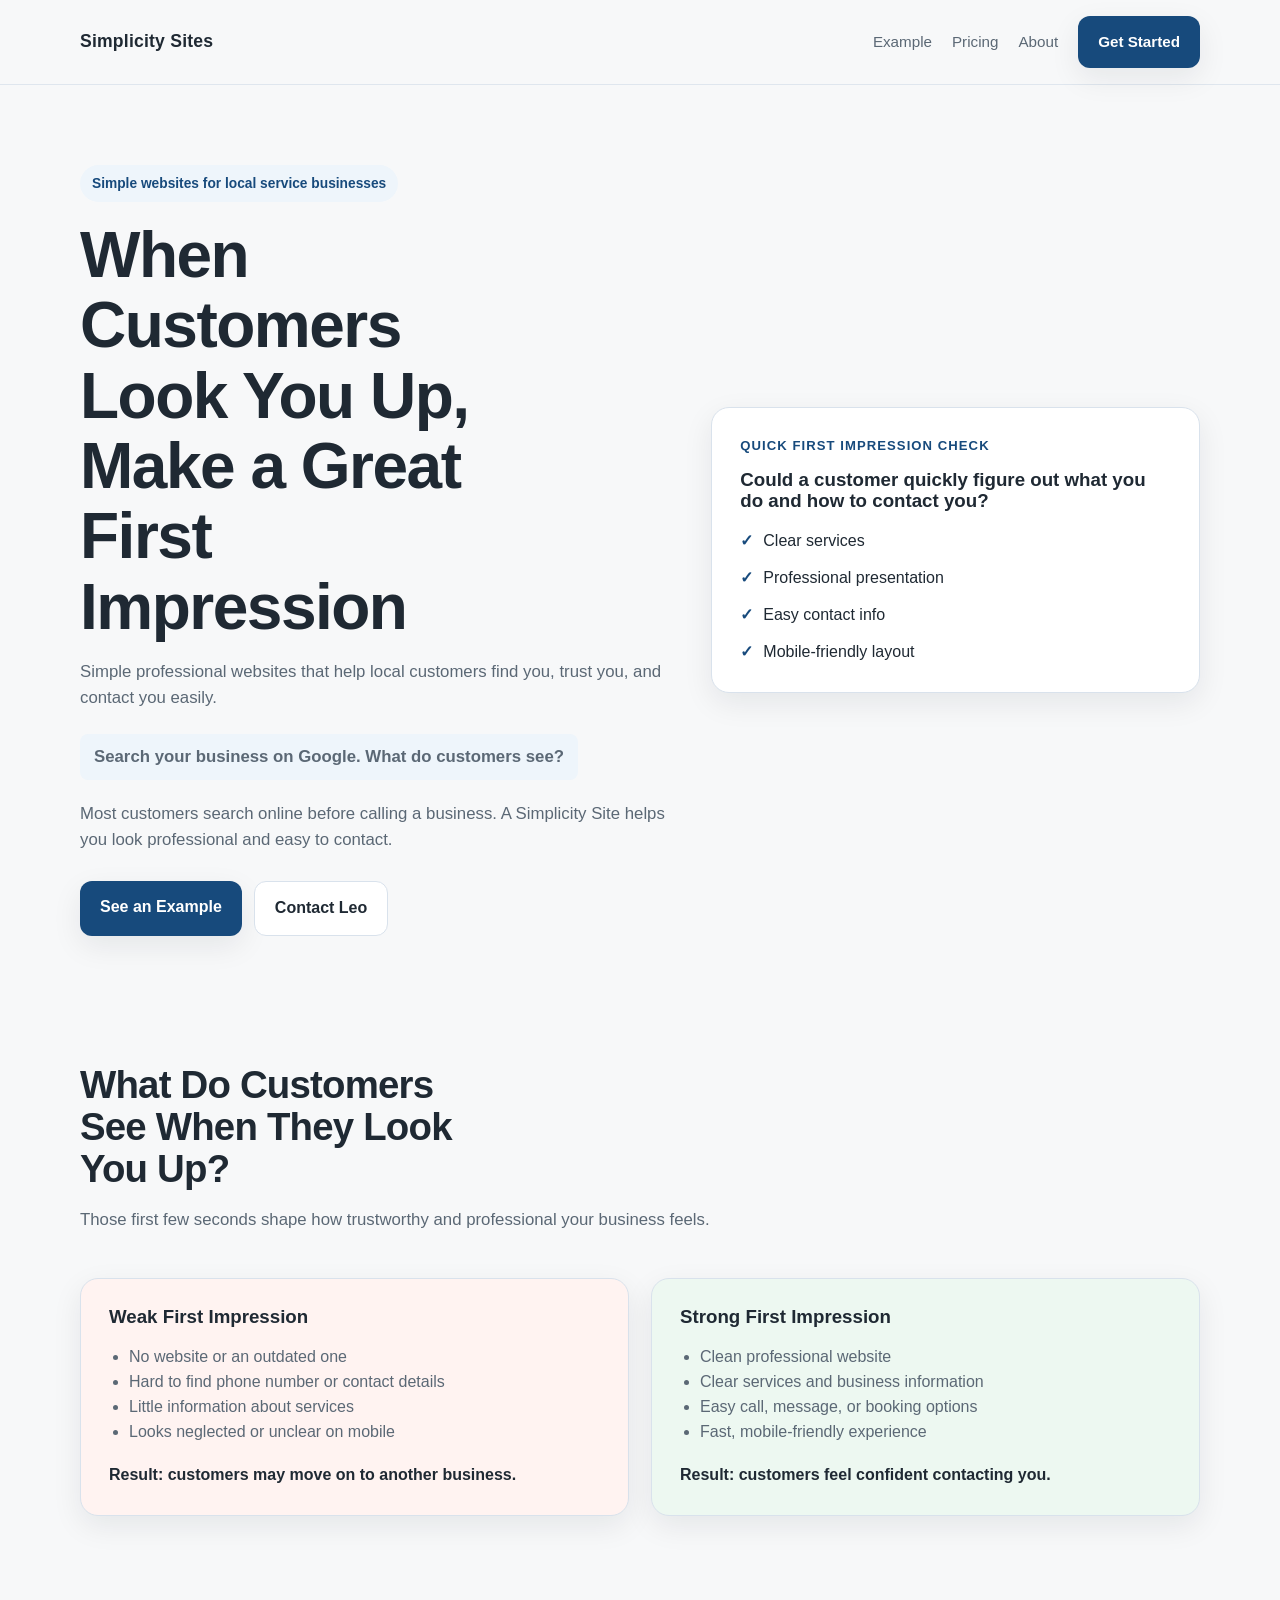
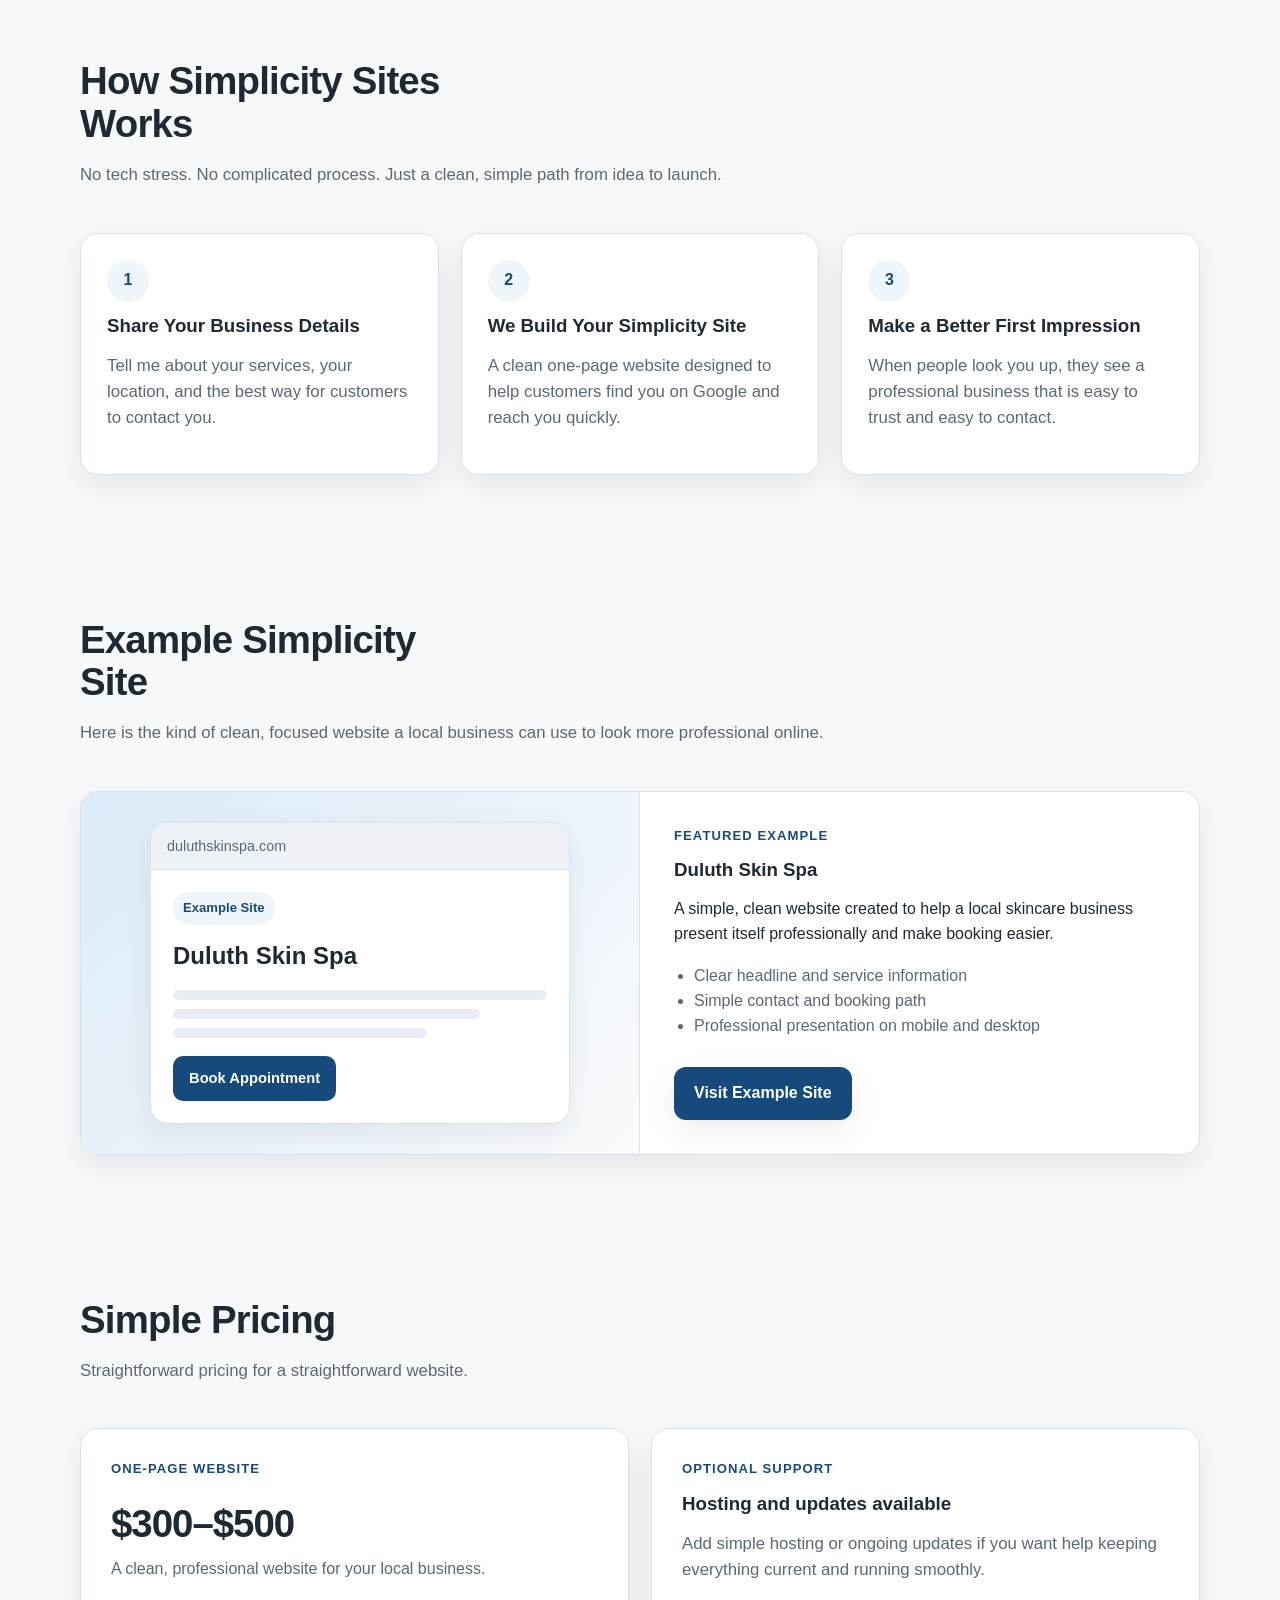
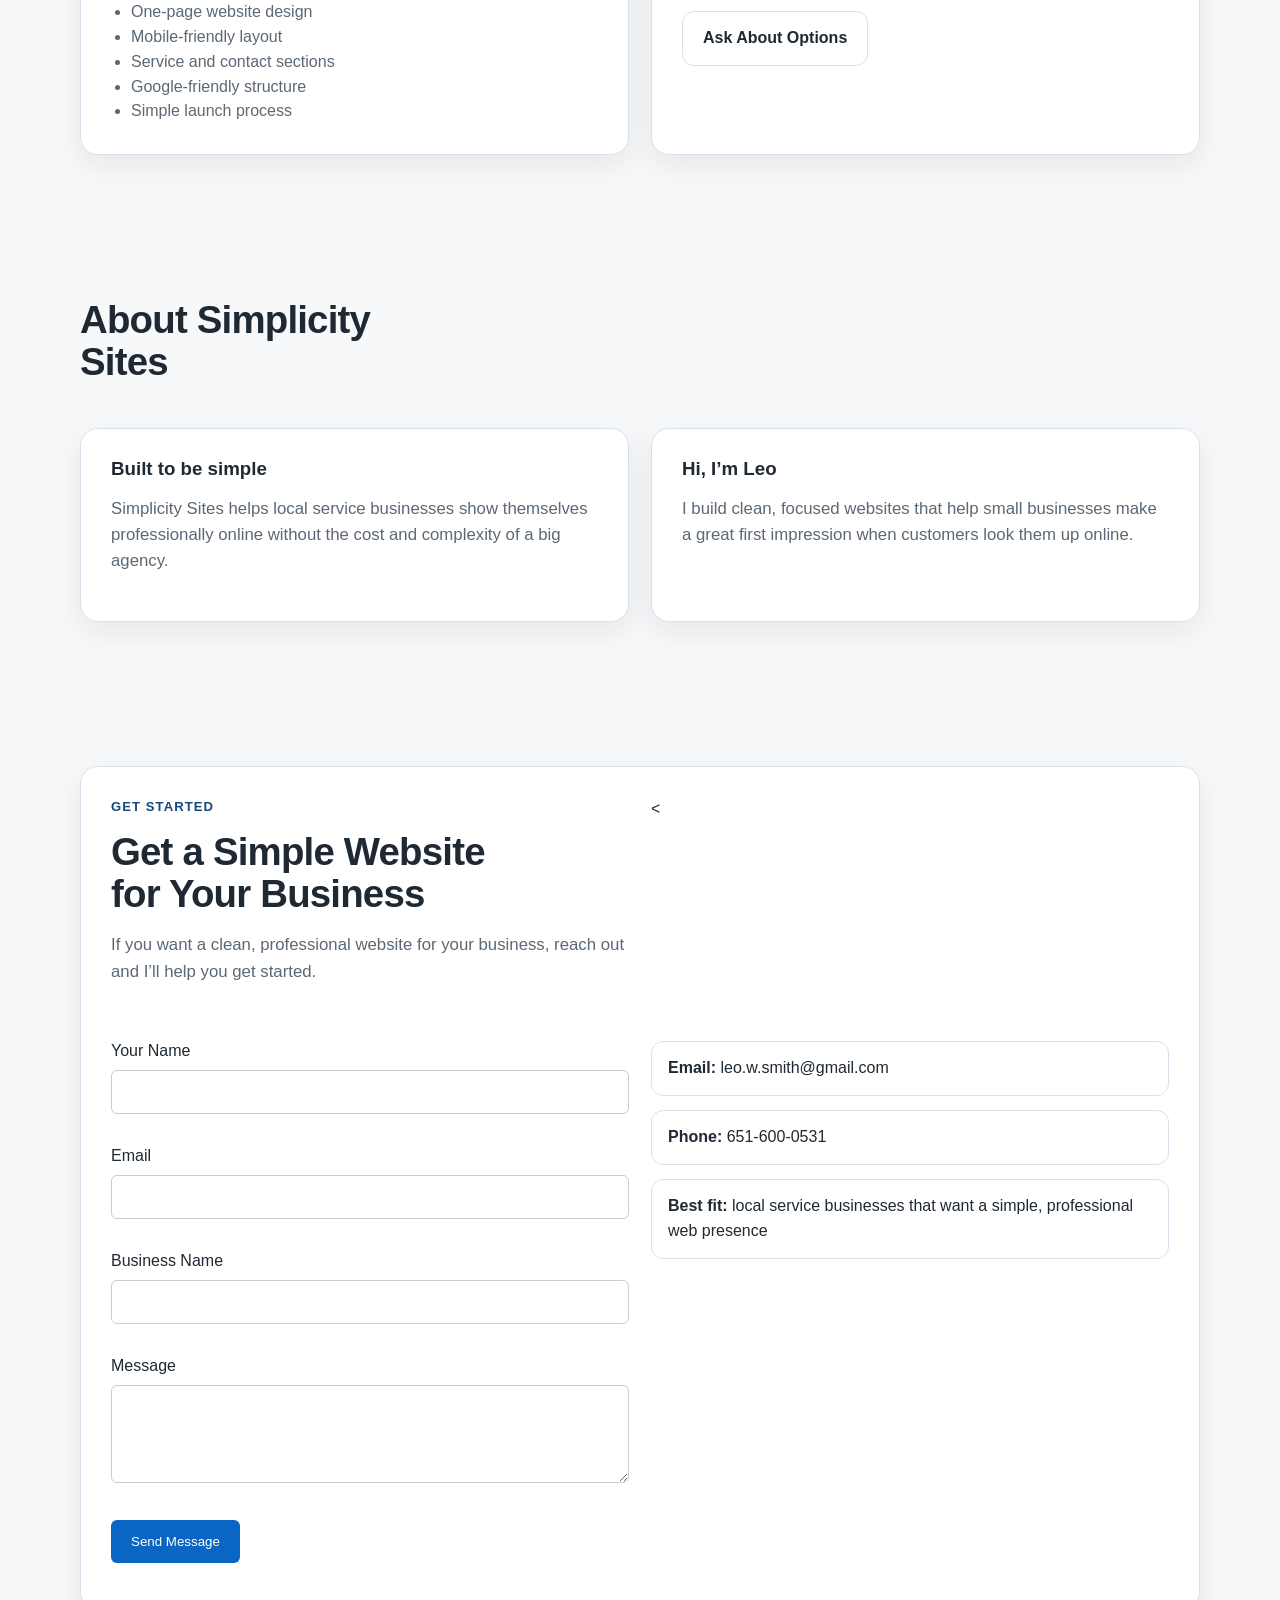
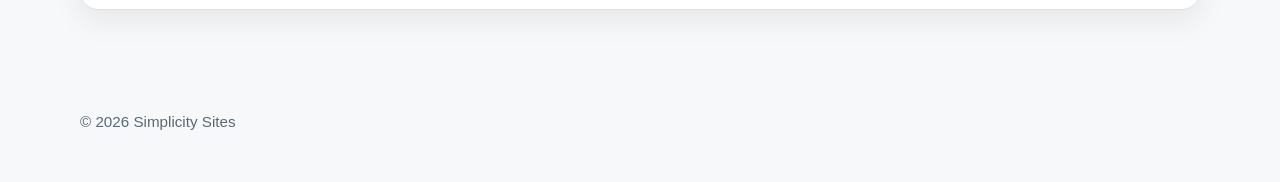
==== index.html @ 66b24f7e "Add files via upload" ====
<!DOCTYPE html>
<html lang="en">
<head>
  <meta charset="UTF-8" />
  <meta name="viewport" content="width=device-width, initial-scale=1.0" />
  <title>Simplicity Sites</title>
  <style>
    :root {
      --bg: #f7f8f9;
      --surface: #ffffff;
      --text: #1f2933;
      --muted: #5b6875;
      --line: #d9e2ec;
      --primary: #174a7c;
      --primary-dark: #123a61;
      --accent: #eef5fb;
      --good: #edf8f1;
      --bad: #fff3f1;
      --shadow: 0 10px 30px rgba(15, 23, 42, 0.08);
      --radius: 18px;
      --max: 1120px;
    }

    * { box-sizing: border-box; }

    body {
      margin: 0;
      font-family: Arial, Helvetica, sans-serif;
      background: var(--bg);
      color: var(--text);
      line-height: 1.55;
    }

    a { color: inherit; text-decoration: none; }

    .container {
      width: min(100% - 32px, var(--max));
      margin: 0 auto;
    }

    .site-header {
      position: sticky;
      top: 0;
      background: rgba(247, 248, 249, 0.95);
      backdrop-filter: blur(10px);
      border-bottom: 1px solid rgba(217, 226, 236, 0.8);
      z-index: 20;
    }

    .nav {
      display: flex;
      align-items: center;
      justify-content: space-between;
      gap: 20px;
      padding: 16px 0;
    }

    .brand {
      font-size: 1.1rem;
      font-weight: 700;
      letter-spacing: 0.2px;
    }

    .nav-links {
      display: flex;
      gap: 20px;
      align-items: center;
      color: var(--muted);
      font-size: 0.95rem;
    }

    .btn {
      display: inline-block;
      padding: 14px 20px;
      border-radius: 12px;
      font-weight: 700;
      transition: 0.2s ease;
    }

    .btn-primary {
      background: var(--primary);
      color: #fff;
      box-shadow: var(--shadow);
    }

    .btn-primary:hover { background: var(--primary-dark); }

    .btn-secondary {
      background: #fff;
      border: 1px solid var(--line);
      color: var(--text);
    }

    section { padding: 72px 0; }

    .hero {
      padding: 80px 0 56px;
    }

    .hero-grid {
      display: grid;
      grid-template-columns: 1.1fr 0.9fr;
      gap: 34px;
      align-items: center;
    }

    .eyebrow {
      display: inline-block;
      padding: 8px 12px;
      background: var(--accent);
      color: var(--primary);
      border-radius: 999px;
      font-size: 0.86rem;
      font-weight: 700;
      margin-bottom: 18px;
    }

    h1, h2, h3 { line-height: 1.1; margin: 0 0 16px; }

    h1 {
      font-size: clamp(2.3rem, 5vw, 4.4rem);
      letter-spacing: -1.5px;
      max-width: 11ch;
    }

    h2 {
      font-size: clamp(1.8rem, 3vw, 2.7rem);
      letter-spacing: -0.8px;
      max-width: 18ch;
    }

    .hero p,
    .section-intro,
    .card p,
    .about-text,
    .pricing-note,
    .contact-copy {
      color: var(--muted);
      font-size: 1.05rem;
    }

    .hero-actions {
      display: flex;
      flex-wrap: wrap;
      gap: 12px;
      margin-top: 28px;
    }

    .hero-card,
    .panel,
    .pricing-card,
    .example-card,
    .about-card,
    .contact-card {
      background: var(--surface);
      border: 1px solid var(--line);
      border-radius: var(--radius);
      box-shadow: var(--shadow);
    }

    .hero-card {
      padding: 28px;
    }

    .mini-label {
      font-size: 0.82rem;
      font-weight: 700;
      color: var(--primary);
      text-transform: uppercase;
      letter-spacing: 0.08em;
      margin-bottom: 14px;
    }

    .score-list {
      margin: 18px 0 0;
      padding: 0;
      list-style: none;
      display: grid;
      gap: 12px;
    }

    .score-list li {
      display: flex;
      gap: 10px;
      align-items: flex-start;
      color: var(--text);
    }

    .score-list li span {
      color: var(--primary);
      font-weight: 700;
    }

    .section-head {
      display: flex;
      justify-content: space-between;
      align-items: end;
      gap: 20px;
      margin-bottom: 28px;
    }

    .two-panels {
      display: grid;
      grid-template-columns: repeat(2, 1fr);
      gap: 22px;
    }

    .panel { padding: 28px; }
    .panel.bad { background: var(--bad); }
    .panel.good { background: var(--good); }

    .panel ul,
    .pricing-card ul,
    .example-card ul {
      margin: 18px 0 0;
      padding-left: 20px;
      color: var(--muted);
    }

    .result {
      margin-top: 18px;
      font-weight: 700;
      color: var(--text);
    }

    .steps {
      display: grid;
      grid-template-columns: repeat(3, 1fr);
      gap: 22px;
    }

    .card {
      background: var(--surface);
      border: 1px solid var(--line);
      border-radius: var(--radius);
      padding: 26px;
      box-shadow: var(--shadow);
    }

    .step-number {
      width: 42px;
      height: 42px;
      border-radius: 50%;
      display: inline-grid;
      place-items: center;
      background: var(--accent);
      color: var(--primary);
      font-weight: 700;
      margin-bottom: 14px;
    }

    .example-card {
      display: grid;
      grid-template-columns: 1fr 1fr;
      overflow: hidden;
    }

    .example-visual {
      min-height: 300px;
      background: linear-gradient(135deg, #dcebf8, #f9fbfd);
      display: grid;
      place-items: center;
      padding: 22px;
      border-right: 1px solid var(--line);
    }

    .mock-browser {
      width: 100%;
      max-width: 420px;
      background: #fff;
      border-radius: 18px;
      border: 1px solid var(--line);
      overflow: hidden;
      box-shadow: var(--shadow);
    }

    .mock-top {
      background: #eef2f6;
      padding: 12px 16px;
      border-bottom: 1px solid var(--line);
      font-size: 0.9rem;
      color: var(--muted);
    }

    .mock-body {
      padding: 22px;
    }

    .mock-tag {
      display: inline-block;
      padding: 6px 10px;
      border-radius: 999px;
      background: var(--accent);
      color: var(--primary);
      font-size: 0.82rem;
      font-weight: 700;
      margin-bottom: 12px;
    }

    .mock-title {
      font-size: 1.5rem;
      font-weight: 700;
      margin-bottom: 10px;
    }

    .mock-lines {
      display: grid;
      gap: 9px;
      margin: 16px 0 18px;
    }

    .mock-lines div {
      height: 10px;
      background: #e7edf3;
      border-radius: 999px;
    }

    .mock-lines div:nth-child(2) { width: 82%; }
    .mock-lines div:nth-child(3) { width: 68%; }

    .mock-btn {
      display: inline-block;
      padding: 11px 16px;
      background: var(--primary);
      color: #fff;
      border-radius: 10px;
      font-weight: 700;
      font-size: 0.92rem;
    }

    .example-copy {
      padding: 34px;
    }

    .pricing-grid,
    .contact-grid,
    .about-grid {
      display: grid;
      grid-template-columns: repeat(2, 1fr);
      gap: 22px;
    }

    .pricing-card,
    .about-card,
    .contact-card { padding: 30px; }

    .price {
      font-size: 2.4rem;
      font-weight: 800;
      letter-spacing: -1px;
      margin: 8px 0 4px;
    }

    .price-sub {
      color: var(--muted);
      margin-bottom: 18px;
    }

    .contact-list {
      display: grid;
      gap: 14px;
      margin-top: 18px;
    }

    .contact-item {
      padding: 14px 16px;
      border: 1px solid var(--line);
      border-radius: 12px;
      background: #fff;
    }

    .footer {
      padding: 28px 0 44px;
      color: var(--muted);
      font-size: 0.95rem;
    }

    @media (max-width: 900px) {
      .hero-grid,
      .two-panels,
      .steps,
      .example-card,
      .pricing-grid,
      .about-grid,
      .contact-grid {
        grid-template-columns: 1fr;
      }

      .example-visual { border-right: 0; border-bottom: 1px solid var(--line); }
      .nav-links a:not(.btn) { display: none; }
      .section-head { display: block; }
    }

    @media (max-width: 640px) {
      section { padding: 56px 0; }
      .hero { padding: 56px 0 28px; }
      .hero-card,
      .panel,
      .card,
      .pricing-card,
      .example-copy,
      .about-card,
      .contact-card { padding: 22px; }
      .btn { width: 100%; text-align: center; }
      .hero-actions { flex-direction: column; }
    }
	form input,
form textarea {
  width: 100%;
  padding: 12px;
  margin-top: 6px;
  margin-bottom: 14px;
  border-radius: 6px;
  border: 1px solid #ccc;
  font-size: 16px;
}

form button {
  background: #0a66c2;
  color: white;
  border: none;
  padding: 14px 20px;
  border-radius: 6px;
  cursor: pointer;
  }
  .hero-prompt {
  background: #eef5fb;
  padding: 10px 14px;
  border-radius: 8px;
  font-weight: 600;
  display: inline-block;
  margin: 6px 0 4px 0;
}
  </style>
</head>
<body>
  <header class="site-header">
    <div class="container nav">
      <div class="brand">Simplicity Sites</div>
      <nav class="nav-links">
        <a href="#example">Example</a>
        <a href="#pricing">Pricing</a>
        <a href="#about">About</a>
        <a href="#contact" class="btn btn-primary">Get Started</a>
      </nav>
    </div>
  </header>

  <main>
  
    <section class="hero">
      <div class="container hero-grid">
        <div>
         <div class="eyebrow">Simple websites for local service businesses</div>
<h1>When Customers Look You Up, Make a Great First Impression</h1>
<p>
  Simple professional websites that help local customers find you, trust you, and contact you easily.
</p>
<p class="hero-prompt">
Search your business on Google. What do customers see?
</p>
<p>
  Most customers search online before calling a business. A Simplicity Site helps you look professional and easy to contact.
</p>
          <div class="hero-actions">
            <a href="#example" class="btn btn-primary">See an Example</a>
            <a href="#contact" class="btn btn-secondary">Contact Leo</a>
          </div>
		  
        </div>

        <aside class="hero-card">
          <div class="mini-label">Quick first impression check</div>
          <h3>Could a customer quickly figure out what you do and how to contact you?</h3>
          <ul class="score-list">
            <li><span>✓</span> Clear services</li>
            <li><span>✓</span> Professional presentation</li>
            <li><span>✓</span> Easy contact info</li>
            <li><span>✓</span> Mobile-friendly layout</li>
          </ul>
        </aside>
      </div>
    </section>

    <section>
      <div class="container">
        <div class="section-head">
          <div>
            <h2>What Do Customers See When They Look You Up?</h2>
            <p class="section-intro">
              Those first few seconds shape how trustworthy and professional your business feels.
            </p>
          </div>
        </div>

        <div class="two-panels">
          <div class="panel bad">
            <h3>Weak First Impression</h3>
            <ul>
              <li>No website or an outdated one</li>
              <li>Hard to find phone number or contact details</li>
              <li>Little information about services</li>
              <li>Looks neglected or unclear on mobile</li>
            </ul>
            <div class="result">Result: customers may move on to another business.</div>
          </div>

          <div class="panel good">
            <h3>Strong First Impression</h3>
            <ul>
              <li>Clean professional website</li>
              <li>Clear services and business information</li>
              <li>Easy call, message, or booking options</li>
              <li>Fast, mobile-friendly experience</li>
            </ul>
            <div class="result">Result: customers feel confident contacting you.</div>
          </div>
        </div>
      </div>
    </section>

    <section>
      <div class="container">
        <div class="section-head">
          <div>
            <h2>How Simplicity Sites Works</h2>
            <p class="section-intro">
              No tech stress. No complicated process. Just a clean, simple path from idea to launch.
            </p>
          </div>
        </div>

        <div class="steps">
          <div class="card">
            <div class="step-number">1</div>
            <h3>Share Your Business Details</h3>
            <p>Tell me about your services, your location, and the best way for customers to contact you.</p>
          </div>

          <div class="card">
            <div class="step-number">2</div>
            <h3>We Build Your Simplicity Site</h3>
            <p>A clean one-page website designed to help customers find you on Google and reach you quickly.</p>
          </div>

          <div class="card">
            <div class="step-number">3</div>
            <h3>Make a Better First Impression</h3>
            <p>When people look you up, they see a professional business that is easy to trust and easy to contact.</p>
          </div>
        </div>
      </div>
    </section>

    <section id="example">
      <div class="container">
        <div class="section-head">
          <div>
            <h2>Example Simplicity Site</h2>
            <p class="section-intro">
              Here is the kind of clean, focused website a local business can use to look more professional online.
            </p>
          </div>
        </div>

        <div class="example-card">
          <div class="example-visual">
            <div class="mock-browser">
              <div class="mock-top">duluthskinspa.com</div>
              <div class="mock-body">
                <div class="mock-tag">Example Site</div>
                <div class="mock-title">Duluth Skin Spa</div>
                <div class="mock-lines">
                  <div></div>
                  <div></div>
                  <div></div>
                </div>
                <div class="mock-btn">Book Appointment</div>
              </div>
            </div>
          </div>

          <div class="example-copy">
            <div class="mini-label">Featured example</div>
            <h3>Duluth Skin Spa</h3>
            <p>
              A simple, clean website created to help a local skincare business present itself professionally and make booking easier.
            </p>
            <ul>
              <li>Clear headline and service information</li>
              <li>Simple contact and booking path</li>
              <li>Professional presentation on mobile and desktop</li>
            </ul>
            <div class="hero-actions">
              <a href="https://duluthskinspa.com" target="_blank" rel="noreferrer" class="btn btn-primary">Visit Example Site</a>
            </div>
          </div>
        </div>
      </div>
    </section>

    <section id="pricing">
      <div class="container">
        <div class="section-head">
          <div>
            <h2>Simple Pricing</h2>
            <p class="section-intro">
              Straightforward pricing for a straightforward website.
            </p>
          </div>
        </div>

        <div class="pricing-grid">
          <div class="pricing-card">
            <div class="mini-label">One-page website</div>
            <div class="price">$300–$500</div>
            <div class="price-sub">A clean, professional website for your local business.</div>
            <ul>
              <li>One-page website design</li>
              <li>Mobile-friendly layout</li>
              <li>Service and contact sections</li>
              <li>Google-friendly structure</li>
              <li>Simple launch process</li>
            </ul>
          </div>

          <div class="pricing-card">
            <div class="mini-label">Optional support</div>
            <h3>Hosting and updates available</h3>
            <p class="pricing-note">
              Add simple hosting or ongoing updates if you want help keeping everything current and running smoothly.
            </p>
            <div class="hero-actions">
              <a href="#contact" class="btn btn-secondary">Ask About Options</a>
            </div>
          </div>
        </div>
      </div>
    </section>

    <section id="about">
      <div class="container">
        <div class="section-head">
          <div>
            <h2>About Simplicity Sites</h2>
          </div>
        </div>

        <div class="about-grid">
          <div class="about-card">
            <h3>Built to be simple</h3>
            <p class="about-text">
              Simplicity Sites helps local service businesses show themselves professionally online without the cost and complexity of a big agency.
            </p>
          </div>

          <div class="about-card">
            <h3>Hi, I’m Leo</h3>
            <p class="about-text">
              I build clean, focused websites that help small businesses make a great first impression when customers look them up online.
            </p>
          </div>
        </div>
      </div>
    </section>

    <section id="contact">
      <div class="container">
        <div class="contact-card">
          <div class="contact-grid">
            <div>
              <div class="mini-label">Get started</div>
              <h2>Get a Simple Website for Your Business</h2>
              <p class="contact-copy">
                If you want a clean, professional website for your business, reach out and I’ll help you get started.
              </p>
            </div>
<<form name="contact" method="POST" data-netlify="true" netlify-honeypot="bot-field">

<input type="hidden" name="form-name" value="contact">
<input type="hidden" name="redirect" value="/thank-you">
<p hidden>
<label>Don’t fill this out if you're human: <input name="bot-field"></label>
</p>

<p>
<label>Your Name<br>
<input type="text" name="name" required></label>
</p>

<p>
<label>Email<br>
<input type="email" name="email" required></label>
</p>

<p>
<label>Business Name<br>
<input type="text" name="business"></label>
</p>

<p>
<label>Message<br>
<textarea name="message" rows="4"></textarea></label>
</p>

<p>
<button type="submit">Send Message</button>
</p>

</form>
            <div>
              <div class="contact-list">
                <div class="contact-item"><strong>Email:</strong> leo.w.smith@gmail.com</div>
                <div class="contact-item"><strong>Phone:</strong> 651-600-0531</div>
                <div class="contact-item"><strong>Best fit:</strong> local service businesses that want a simple, professional web presence</div>
              </div>
            </div>
          </div>
        </div>
      </div>
    </section>
  </main>

  <footer class="footer">
    <div class="container">© 2026 Simplicity Sites</div>
  </footer>
</body>
</html>
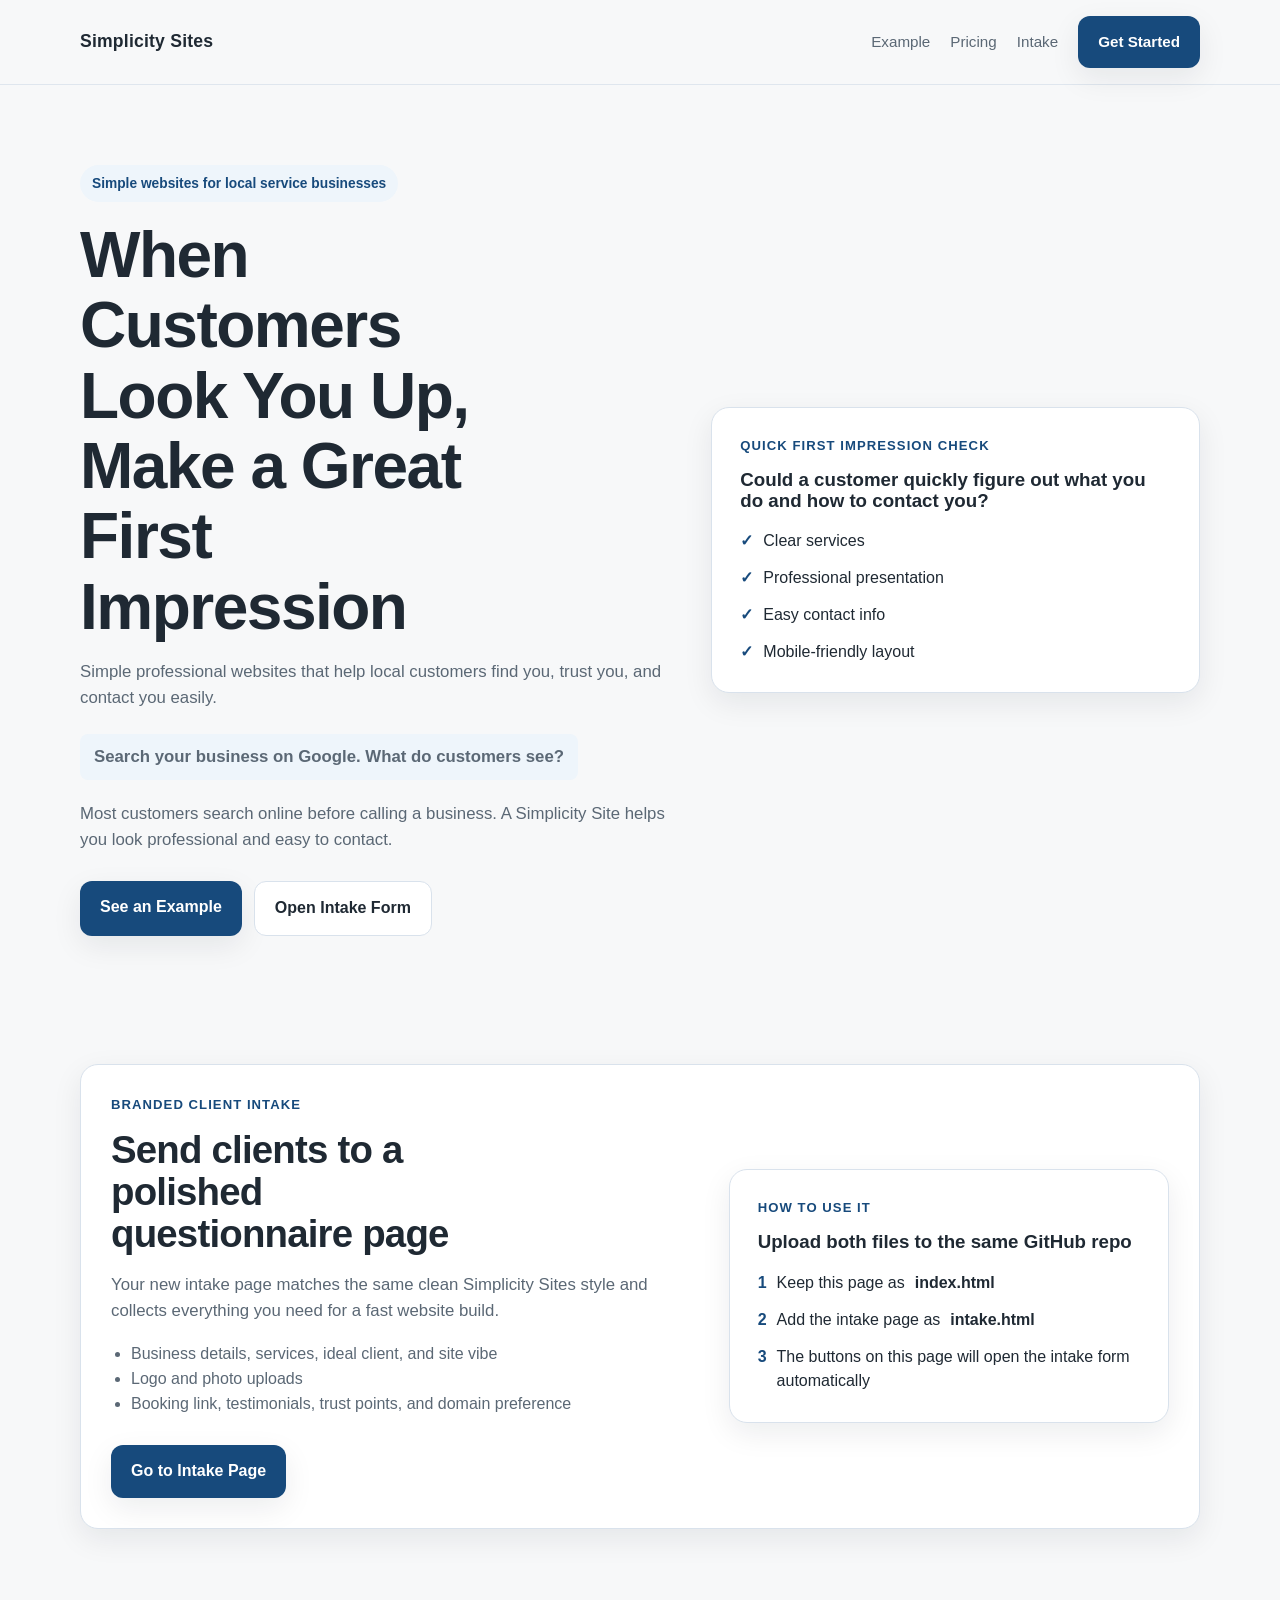
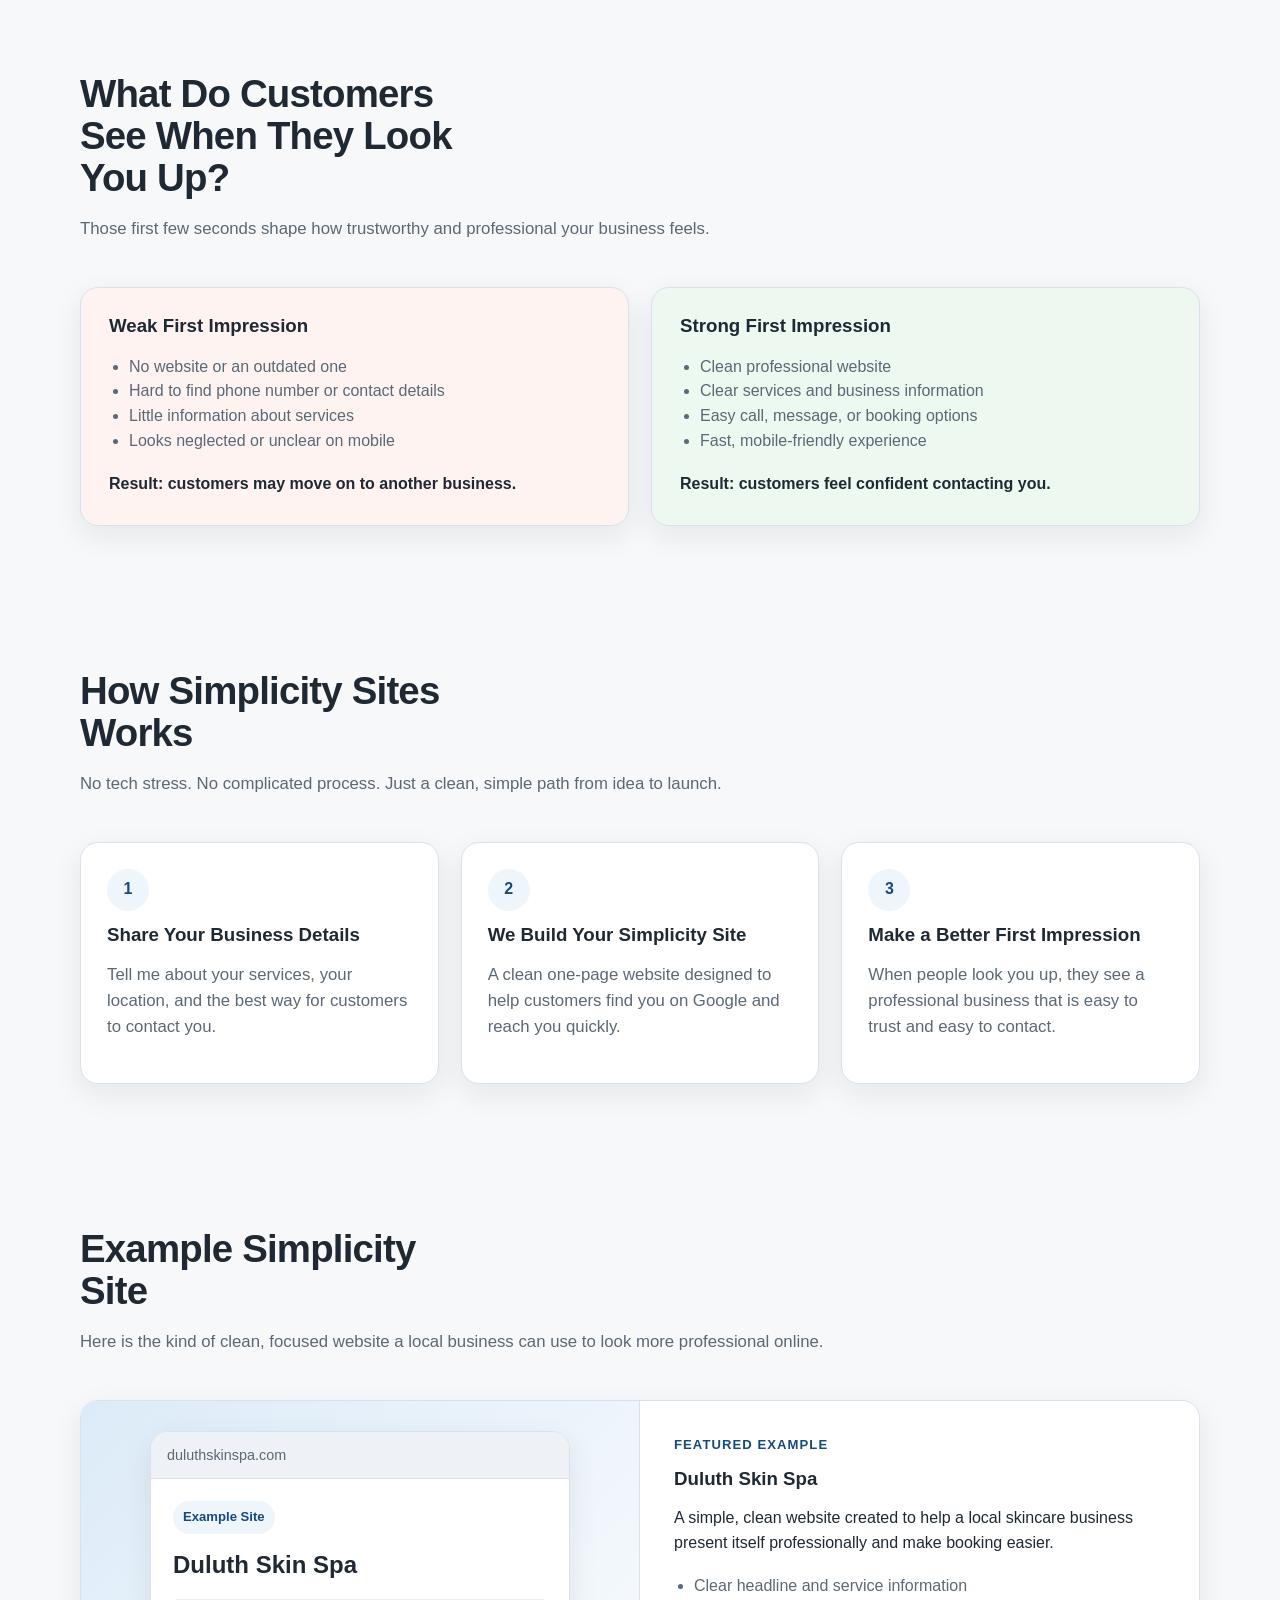
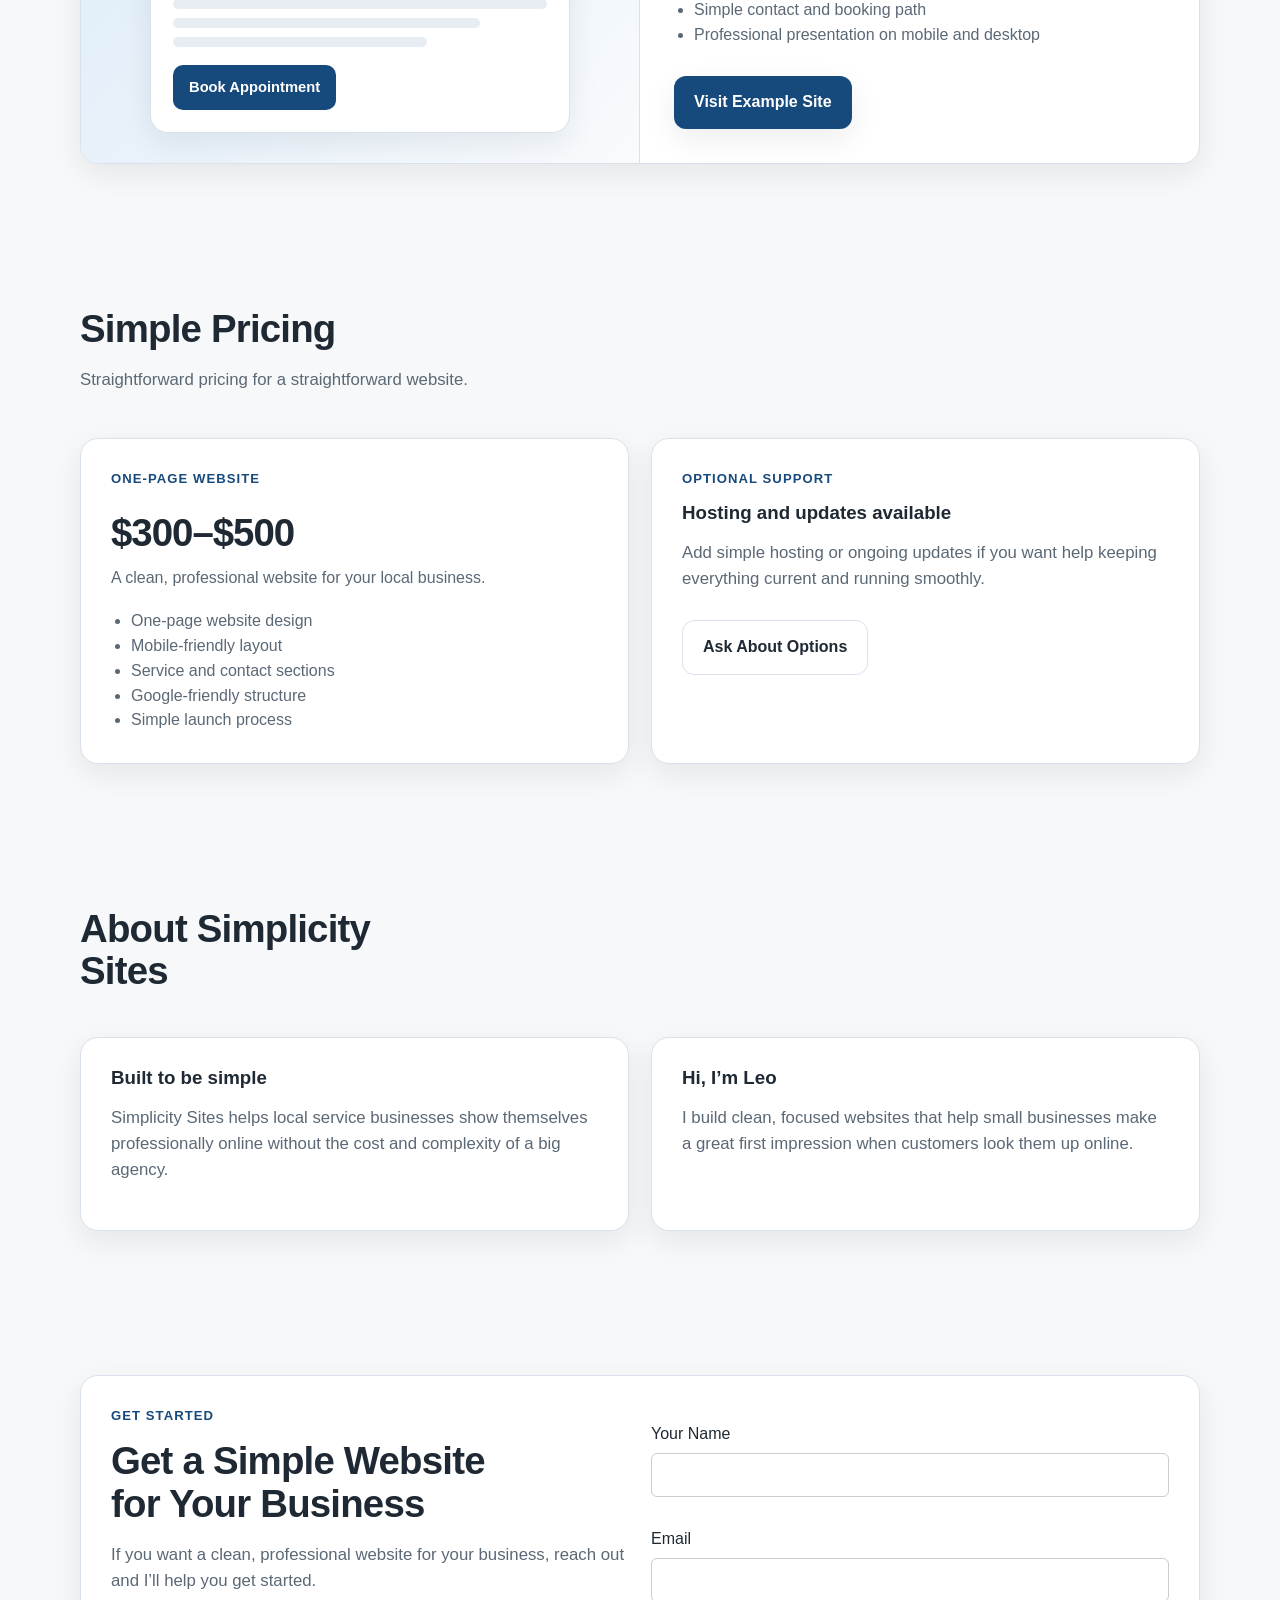
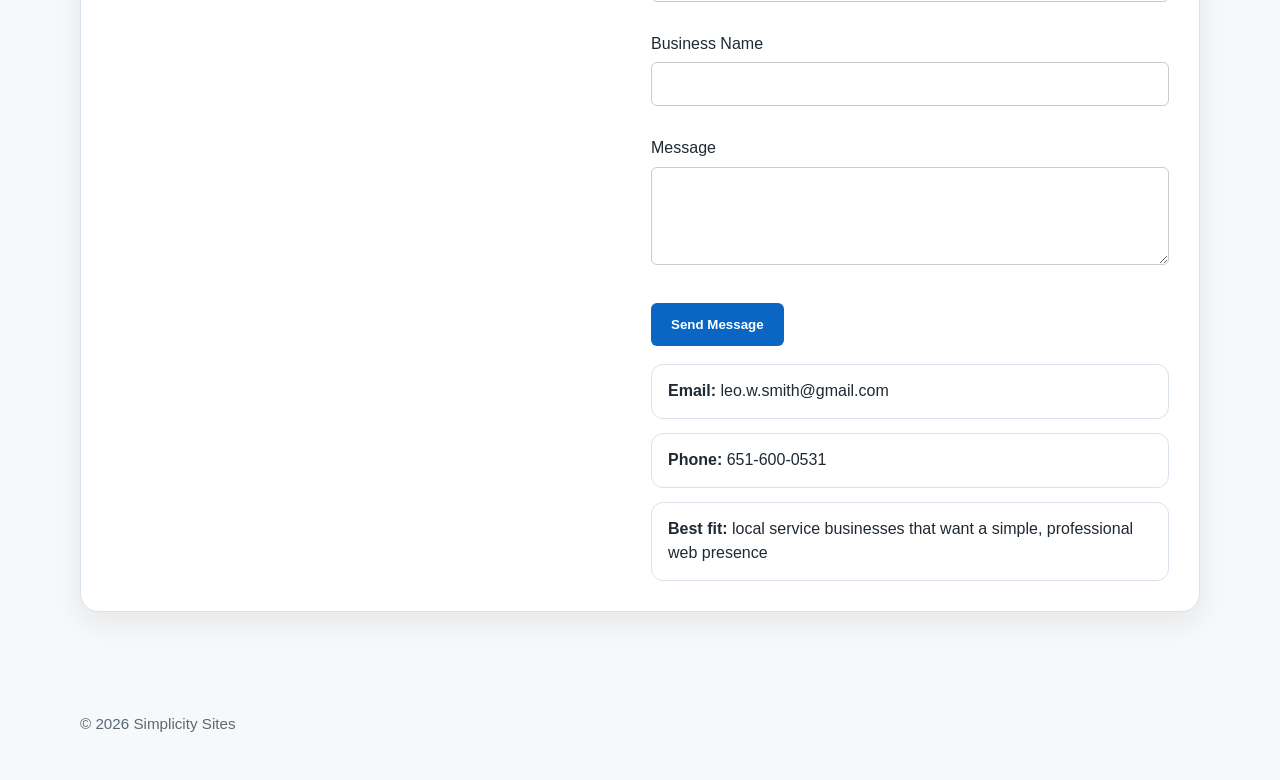
==== commit c8d13ab1: "Add files via upload" ====
--- a/index.html
+++ b/index.html
@@ -4,6 +4,7 @@
   <meta charset="UTF-8" />
   <meta name="viewport" content="width=device-width, initial-scale=1.0" />
   <title>Simplicity Sites</title>
+  <meta name="description" content="Simple professional one-page websites for local service businesses." />
   <style>
     :root {
       --bg: #f7f8f9;
@@ -67,6 +68,7 @@
       align-items: center;
       color: var(--muted);
       font-size: 0.95rem;
+      flex-wrap: wrap;
     }
 
     .btn {
@@ -134,7 +136,8 @@
     .card p,
     .about-text,
     .pricing-note,
-    .contact-copy {
+    .contact-copy,
+    .intake-copy {
       color: var(--muted);
       font-size: 1.05rem;
     }
@@ -151,7 +154,8 @@
     .pricing-card,
     .example-card,
     .about-card,
-    .contact-card {
+    .contact-card,
+    .intake-banner {
       background: var(--surface);
       border: 1px solid var(--line);
       border-radius: var(--radius);
@@ -344,6 +348,20 @@
     .about-card,
     .contact-card { padding: 30px; }
 
+    .intake-banner {
+      padding: 30px;
+      display: grid;
+      grid-template-columns: 1.15fr 0.85fr;
+      gap: 22px;
+      align-items: center;
+    }
+
+    .intake-points {
+      margin: 18px 0 0;
+      padding-left: 20px;
+      color: var(--muted);
+    }
+
     .price {
       font-size: 2.4rem;
       font-weight: 800;
@@ -373,6 +391,37 @@
       padding: 28px 0 44px;
       color: var(--muted);
       font-size: 0.95rem;
+    }
+
+    form input,
+    form textarea {
+      width: 100%;
+      padding: 12px;
+      margin-top: 6px;
+      margin-bottom: 14px;
+      border-radius: 6px;
+      border: 1px solid #ccc;
+      font-size: 16px;
+      font-family: Arial, Helvetica, sans-serif;
+    }
+
+    form button {
+      background: #0a66c2;
+      color: white;
+      border: none;
+      padding: 14px 20px;
+      border-radius: 6px;
+      cursor: pointer;
+      font-weight: 700;
+    }
+
+    .hero-prompt {
+      background: #eef5fb;
+      padding: 10px 14px;
+      border-radius: 8px;
+      font-weight: 600;
+      display: inline-block;
+      margin: 6px 0 4px 0;
     }
 
     @media (max-width: 900px) {
@@ -382,7 +431,8 @@
       .example-card,
       .pricing-grid,
       .about-grid,
-      .contact-grid {
+      .contact-grid,
+      .intake-banner {
         grid-template-columns: 1fr;
       }
 
@@ -400,37 +450,11 @@
       .pricing-card,
       .example-copy,
       .about-card,
-      .contact-card { padding: 22px; }
+      .contact-card,
+      .intake-banner { padding: 22px; }
       .btn { width: 100%; text-align: center; }
       .hero-actions { flex-direction: column; }
     }
-	form input,
-form textarea {
-  width: 100%;
-  padding: 12px;
-  margin-top: 6px;
-  margin-bottom: 14px;
-  border-radius: 6px;
-  border: 1px solid #ccc;
-  font-size: 16px;
-}
-
-form button {
-  background: #0a66c2;
-  color: white;
-  border: none;
-  padding: 14px 20px;
-  border-radius: 6px;
-  cursor: pointer;
-  }
-  .hero-prompt {
-  background: #eef5fb;
-  padding: 10px 14px;
-  border-radius: 8px;
-  font-weight: 600;
-  display: inline-block;
-  margin: 6px 0 4px 0;
-}
   </style>
 </head>
 <body>
@@ -440,33 +464,31 @@
       <nav class="nav-links">
         <a href="#example">Example</a>
         <a href="#pricing">Pricing</a>
-        <a href="#about">About</a>
+        <a href="intake.html">Intake</a>
         <a href="#contact" class="btn btn-primary">Get Started</a>
       </nav>
     </div>
   </header>
 
   <main>
-  
     <section class="hero">
       <div class="container hero-grid">
         <div>
-         <div class="eyebrow">Simple websites for local service businesses</div>
-<h1>When Customers Look You Up, Make a Great First Impression</h1>
-<p>
-  Simple professional websites that help local customers find you, trust you, and contact you easily.
-</p>
-<p class="hero-prompt">
-Search your business on Google. What do customers see?
-</p>
-<p>
-  Most customers search online before calling a business. A Simplicity Site helps you look professional and easy to contact.
-</p>
+          <div class="eyebrow">Simple websites for local service businesses</div>
+          <h1>When Customers Look You Up, Make a Great First Impression</h1>
+          <p>
+            Simple professional websites that help local customers find you, trust you, and contact you easily.
+          </p>
+          <p class="hero-prompt">
+            Search your business on Google. What do customers see?
+          </p>
+          <p>
+            Most customers search online before calling a business. A Simplicity Site helps you look professional and easy to contact.
+          </p>
           <div class="hero-actions">
             <a href="#example" class="btn btn-primary">See an Example</a>
-            <a href="#contact" class="btn btn-secondary">Contact Leo</a>
-          </div>
-		  
+            <a href="intake.html" class="btn btn-secondary">Open Intake Form</a>
+          </div>
         </div>
 
         <aside class="hero-card">
@@ -479,6 +501,37 @@
             <li><span>✓</span> Mobile-friendly layout</li>
           </ul>
         </aside>
+      </div>
+    </section>
+
+    <section id="intake-preview">
+      <div class="container">
+        <div class="intake-banner">
+          <div>
+            <div class="mini-label">Branded client intake</div>
+            <h2>Send clients to a polished questionnaire page</h2>
+            <p class="intake-copy">
+              Your new intake page matches the same clean Simplicity Sites style and collects everything you need for a fast website build.
+            </p>
+            <ul class="intake-points">
+              <li>Business details, services, ideal client, and site vibe</li>
+              <li>Logo and photo uploads</li>
+              <li>Booking link, testimonials, trust points, and domain preference</li>
+            </ul>
+            <div class="hero-actions">
+              <a href="intake.html" class="btn btn-primary">Go to Intake Page</a>
+            </div>
+          </div>
+          <div class="hero-card">
+            <div class="mini-label">How to use it</div>
+            <h3>Upload both files to the same GitHub repo</h3>
+            <ul class="score-list">
+              <li><span>1</span> Keep this page as <strong>index.html</strong></li>
+              <li><span>2</span> Add the intake page as <strong>intake.html</strong></li>
+              <li><span>3</span> The buttons on this page will open the intake form automatically</li>
+            </ul>
+          </div>
+        </div>
       </div>
     </section>
 
@@ -675,40 +728,39 @@
                 If you want a clean, professional website for your business, reach out and I’ll help you get started.
               </p>
             </div>
-<<form name="contact" method="POST" data-netlify="true" netlify-honeypot="bot-field">
-
-<input type="hidden" name="form-name" value="contact">
-<input type="hidden" name="redirect" value="/thank-you">
-<p hidden>
-<label>Don’t fill this out if you're human: <input name="bot-field"></label>
-</p>
-
-<p>
-<label>Your Name<br>
-<input type="text" name="name" required></label>
-</p>
-
-<p>
-<label>Email<br>
-<input type="email" name="email" required></label>
-</p>
-
-<p>
-<label>Business Name<br>
-<input type="text" name="business"></label>
-</p>
-
-<p>
-<label>Message<br>
-<textarea name="message" rows="4"></textarea></label>
-</p>
-
-<p>
-<button type="submit">Send Message</button>
-</p>
-
-</form>
+
             <div>
+              <form name="contact" method="POST" data-netlify="true" netlify-honeypot="bot-field">
+                <input type="hidden" name="form-name" value="contact">
+                <p hidden>
+                  <label>Don’t fill this out if you're human: <input name="bot-field"></label>
+                </p>
+
+                <p>
+                  <label>Your Name<br>
+                  <input type="text" name="name" required></label>
+                </p>
+
+                <p>
+                  <label>Email<br>
+                  <input type="email" name="email" required></label>
+                </p>
+
+                <p>
+                  <label>Business Name<br>
+                  <input type="text" name="business"></label>
+                </p>
+
+                <p>
+                  <label>Message<br>
+                  <textarea name="message" rows="4"></textarea></label>
+                </p>
+
+                <p>
+                  <button type="submit">Send Message</button>
+                </p>
+              </form>
+
               <div class="contact-list">
                 <div class="contact-item"><strong>Email:</strong> leo.w.smith@gmail.com</div>
                 <div class="contact-item"><strong>Phone:</strong> 651-600-0531</div>
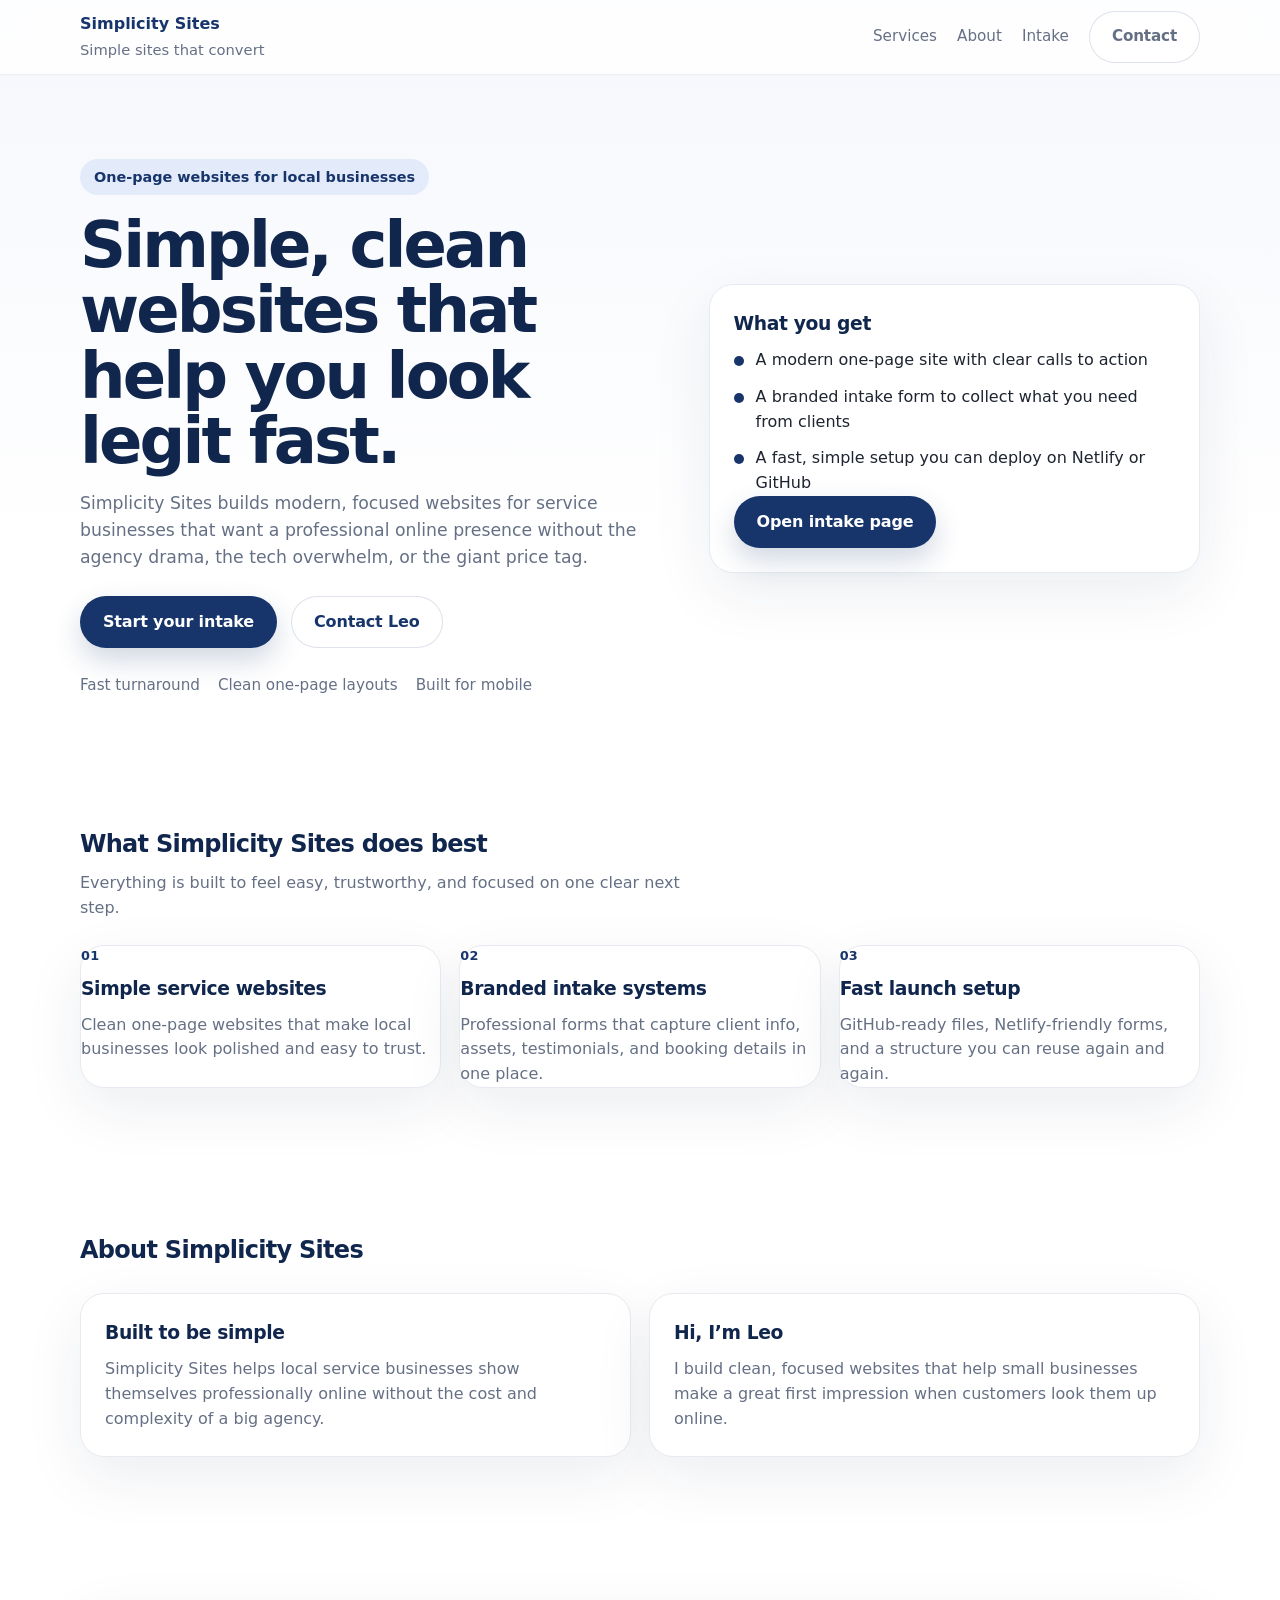
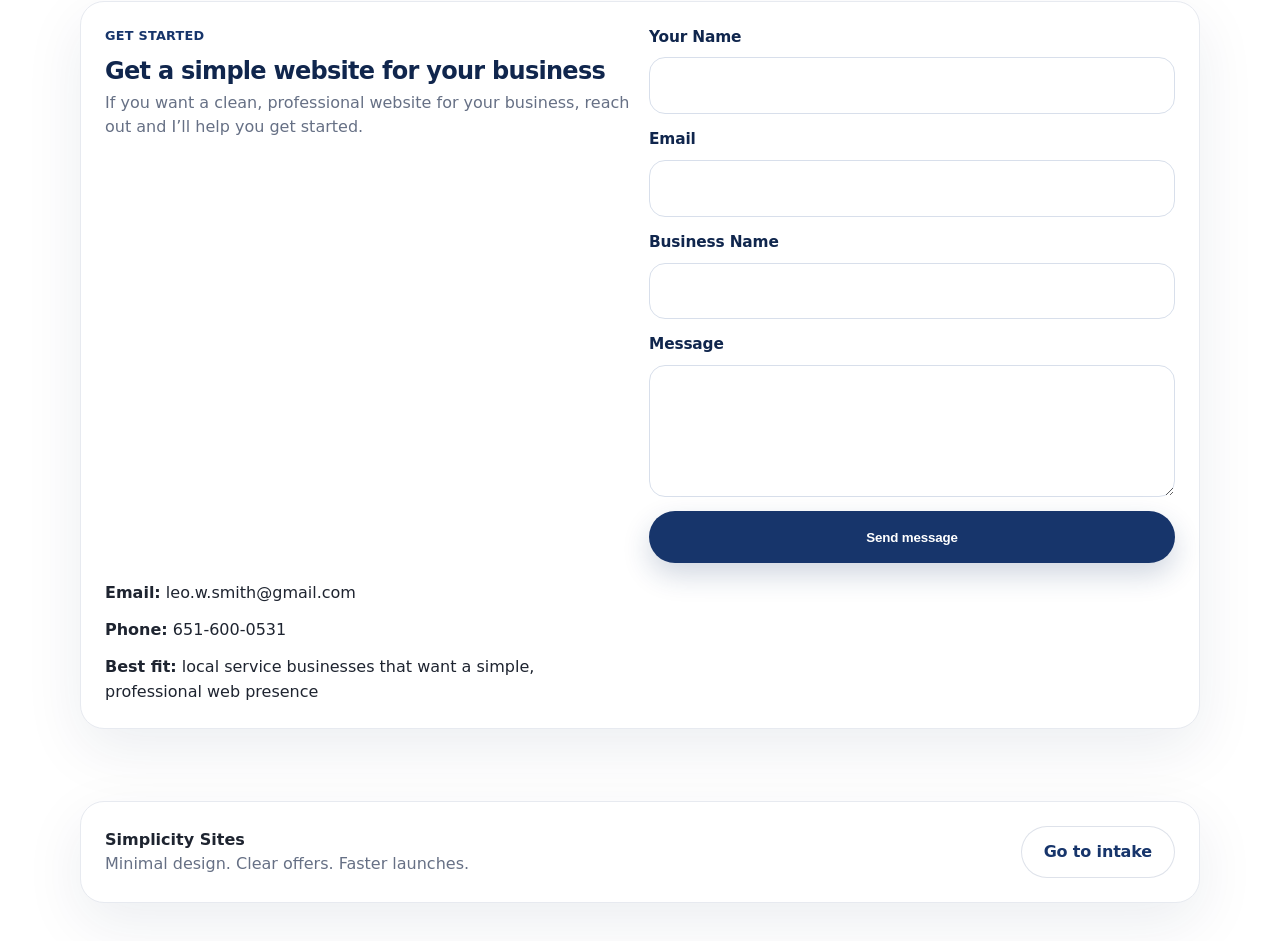
==== commit 8f724e8f: "Add files via upload" ====
--- a/index.html
+++ b/index.html
@@ -4,694 +4,85 @@
   <meta charset="UTF-8" />
   <meta name="viewport" content="width=device-width, initial-scale=1.0" />
   <title>Simplicity Sites</title>
-  <meta name="description" content="Simple professional one-page websites for local service businesses." />
-  <style>
-    :root {
-      --bg: #f7f8f9;
-      --surface: #ffffff;
-      --text: #1f2933;
-      --muted: #5b6875;
-      --line: #d9e2ec;
-      --primary: #174a7c;
-      --primary-dark: #123a61;
-      --accent: #eef5fb;
-      --good: #edf8f1;
-      --bad: #fff3f1;
-      --shadow: 0 10px 30px rgba(15, 23, 42, 0.08);
-      --radius: 18px;
-      --max: 1120px;
-    }
-
-    * { box-sizing: border-box; }
-
-    body {
-      margin: 0;
-      font-family: Arial, Helvetica, sans-serif;
-      background: var(--bg);
-      color: var(--text);
-      line-height: 1.55;
-    }
-
-    a { color: inherit; text-decoration: none; }
-
-    .container {
-      width: min(100% - 32px, var(--max));
-      margin: 0 auto;
-    }
-
-    .site-header {
-      position: sticky;
-      top: 0;
-      background: rgba(247, 248, 249, 0.95);
-      backdrop-filter: blur(10px);
-      border-bottom: 1px solid rgba(217, 226, 236, 0.8);
-      z-index: 20;
-    }
-
-    .nav {
-      display: flex;
-      align-items: center;
-      justify-content: space-between;
-      gap: 20px;
-      padding: 16px 0;
-    }
-
-    .brand {
-      font-size: 1.1rem;
-      font-weight: 700;
-      letter-spacing: 0.2px;
-    }
-
-    .nav-links {
-      display: flex;
-      gap: 20px;
-      align-items: center;
-      color: var(--muted);
-      font-size: 0.95rem;
-      flex-wrap: wrap;
-    }
-
-    .btn {
-      display: inline-block;
-      padding: 14px 20px;
-      border-radius: 12px;
-      font-weight: 700;
-      transition: 0.2s ease;
-    }
-
-    .btn-primary {
-      background: var(--primary);
-      color: #fff;
-      box-shadow: var(--shadow);
-    }
-
-    .btn-primary:hover { background: var(--primary-dark); }
-
-    .btn-secondary {
-      background: #fff;
-      border: 1px solid var(--line);
-      color: var(--text);
-    }
-
-    section { padding: 72px 0; }
-
-    .hero {
-      padding: 80px 0 56px;
-    }
-
-    .hero-grid {
-      display: grid;
-      grid-template-columns: 1.1fr 0.9fr;
-      gap: 34px;
-      align-items: center;
-    }
-
-    .eyebrow {
-      display: inline-block;
-      padding: 8px 12px;
-      background: var(--accent);
-      color: var(--primary);
-      border-radius: 999px;
-      font-size: 0.86rem;
-      font-weight: 700;
-      margin-bottom: 18px;
-    }
-
-    h1, h2, h3 { line-height: 1.1; margin: 0 0 16px; }
-
-    h1 {
-      font-size: clamp(2.3rem, 5vw, 4.4rem);
-      letter-spacing: -1.5px;
-      max-width: 11ch;
-    }
-
-    h2 {
-      font-size: clamp(1.8rem, 3vw, 2.7rem);
-      letter-spacing: -0.8px;
-      max-width: 18ch;
-    }
-
-    .hero p,
-    .section-intro,
-    .card p,
-    .about-text,
-    .pricing-note,
-    .contact-copy,
-    .intake-copy {
-      color: var(--muted);
-      font-size: 1.05rem;
-    }
-
-    .hero-actions {
-      display: flex;
-      flex-wrap: wrap;
-      gap: 12px;
-      margin-top: 28px;
-    }
-
-    .hero-card,
-    .panel,
-    .pricing-card,
-    .example-card,
-    .about-card,
-    .contact-card,
-    .intake-banner {
-      background: var(--surface);
-      border: 1px solid var(--line);
-      border-radius: var(--radius);
-      box-shadow: var(--shadow);
-    }
-
-    .hero-card {
-      padding: 28px;
-    }
-
-    .mini-label {
-      font-size: 0.82rem;
-      font-weight: 700;
-      color: var(--primary);
-      text-transform: uppercase;
-      letter-spacing: 0.08em;
-      margin-bottom: 14px;
-    }
-
-    .score-list {
-      margin: 18px 0 0;
-      padding: 0;
-      list-style: none;
-      display: grid;
-      gap: 12px;
-    }
-
-    .score-list li {
-      display: flex;
-      gap: 10px;
-      align-items: flex-start;
-      color: var(--text);
-    }
-
-    .score-list li span {
-      color: var(--primary);
-      font-weight: 700;
-    }
-
-    .section-head {
-      display: flex;
-      justify-content: space-between;
-      align-items: end;
-      gap: 20px;
-      margin-bottom: 28px;
-    }
-
-    .two-panels {
-      display: grid;
-      grid-template-columns: repeat(2, 1fr);
-      gap: 22px;
-    }
-
-    .panel { padding: 28px; }
-    .panel.bad { background: var(--bad); }
-    .panel.good { background: var(--good); }
-
-    .panel ul,
-    .pricing-card ul,
-    .example-card ul {
-      margin: 18px 0 0;
-      padding-left: 20px;
-      color: var(--muted);
-    }
-
-    .result {
-      margin-top: 18px;
-      font-weight: 700;
-      color: var(--text);
-    }
-
-    .steps {
-      display: grid;
-      grid-template-columns: repeat(3, 1fr);
-      gap: 22px;
-    }
-
-    .card {
-      background: var(--surface);
-      border: 1px solid var(--line);
-      border-radius: var(--radius);
-      padding: 26px;
-      box-shadow: var(--shadow);
-    }
-
-    .step-number {
-      width: 42px;
-      height: 42px;
-      border-radius: 50%;
-      display: inline-grid;
-      place-items: center;
-      background: var(--accent);
-      color: var(--primary);
-      font-weight: 700;
-      margin-bottom: 14px;
-    }
-
-    .example-card {
-      display: grid;
-      grid-template-columns: 1fr 1fr;
-      overflow: hidden;
-    }
-
-    .example-visual {
-      min-height: 300px;
-      background: linear-gradient(135deg, #dcebf8, #f9fbfd);
-      display: grid;
-      place-items: center;
-      padding: 22px;
-      border-right: 1px solid var(--line);
-    }
-
-    .mock-browser {
-      width: 100%;
-      max-width: 420px;
-      background: #fff;
-      border-radius: 18px;
-      border: 1px solid var(--line);
-      overflow: hidden;
-      box-shadow: var(--shadow);
-    }
-
-    .mock-top {
-      background: #eef2f6;
-      padding: 12px 16px;
-      border-bottom: 1px solid var(--line);
-      font-size: 0.9rem;
-      color: var(--muted);
-    }
-
-    .mock-body {
-      padding: 22px;
-    }
-
-    .mock-tag {
-      display: inline-block;
-      padding: 6px 10px;
-      border-radius: 999px;
-      background: var(--accent);
-      color: var(--primary);
-      font-size: 0.82rem;
-      font-weight: 700;
-      margin-bottom: 12px;
-    }
-
-    .mock-title {
-      font-size: 1.5rem;
-      font-weight: 700;
-      margin-bottom: 10px;
-    }
-
-    .mock-lines {
-      display: grid;
-      gap: 9px;
-      margin: 16px 0 18px;
-    }
-
-    .mock-lines div {
-      height: 10px;
-      background: #e7edf3;
-      border-radius: 999px;
-    }
-
-    .mock-lines div:nth-child(2) { width: 82%; }
-    .mock-lines div:nth-child(3) { width: 68%; }
-
-    .mock-btn {
-      display: inline-block;
-      padding: 11px 16px;
-      background: var(--primary);
-      color: #fff;
-      border-radius: 10px;
-      font-weight: 700;
-      font-size: 0.92rem;
-    }
-
-    .example-copy {
-      padding: 34px;
-    }
-
-    .pricing-grid,
-    .contact-grid,
-    .about-grid {
-      display: grid;
-      grid-template-columns: repeat(2, 1fr);
-      gap: 22px;
-    }
-
-    .pricing-card,
-    .about-card,
-    .contact-card { padding: 30px; }
-
-    .intake-banner {
-      padding: 30px;
-      display: grid;
-      grid-template-columns: 1.15fr 0.85fr;
-      gap: 22px;
-      align-items: center;
-    }
-
-    .intake-points {
-      margin: 18px 0 0;
-      padding-left: 20px;
-      color: var(--muted);
-    }
-
-    .price {
-      font-size: 2.4rem;
-      font-weight: 800;
-      letter-spacing: -1px;
-      margin: 8px 0 4px;
-    }
-
-    .price-sub {
-      color: var(--muted);
-      margin-bottom: 18px;
-    }
-
-    .contact-list {
-      display: grid;
-      gap: 14px;
-      margin-top: 18px;
-    }
-
-    .contact-item {
-      padding: 14px 16px;
-      border: 1px solid var(--line);
-      border-radius: 12px;
-      background: #fff;
-    }
-
-    .footer {
-      padding: 28px 0 44px;
-      color: var(--muted);
-      font-size: 0.95rem;
-    }
-
-    form input,
-    form textarea {
-      width: 100%;
-      padding: 12px;
-      margin-top: 6px;
-      margin-bottom: 14px;
-      border-radius: 6px;
-      border: 1px solid #ccc;
-      font-size: 16px;
-      font-family: Arial, Helvetica, sans-serif;
-    }
-
-    form button {
-      background: #0a66c2;
-      color: white;
-      border: none;
-      padding: 14px 20px;
-      border-radius: 6px;
-      cursor: pointer;
-      font-weight: 700;
-    }
-
-    .hero-prompt {
-      background: #eef5fb;
-      padding: 10px 14px;
-      border-radius: 8px;
-      font-weight: 600;
-      display: inline-block;
-      margin: 6px 0 4px 0;
-    }
-
-    @media (max-width: 900px) {
-      .hero-grid,
-      .two-panels,
-      .steps,
-      .example-card,
-      .pricing-grid,
-      .about-grid,
-      .contact-grid,
-      .intake-banner {
-        grid-template-columns: 1fr;
-      }
-
-      .example-visual { border-right: 0; border-bottom: 1px solid var(--line); }
-      .nav-links a:not(.btn) { display: none; }
-      .section-head { display: block; }
-    }
-
-    @media (max-width: 640px) {
-      section { padding: 56px 0; }
-      .hero { padding: 56px 0 28px; }
-      .hero-card,
-      .panel,
-      .card,
-      .pricing-card,
-      .example-copy,
-      .about-card,
-      .contact-card,
-      .intake-banner { padding: 22px; }
-      .btn { width: 100%; text-align: center; }
-      .hero-actions { flex-direction: column; }
-    }
-  </style>
+  <meta name="description" content="Clean, modern one-page websites for local service businesses." />
+  <link rel="stylesheet" href="styles.css" />
 </head>
 <body>
   <header class="site-header">
     <div class="container nav">
-      <div class="brand">Simplicity Sites</div>
-      <nav class="nav-links">
-        <a href="#example">Example</a>
-        <a href="#pricing">Pricing</a>
+      <a href="#top" class="brand">Simplicity Sites <span>Simple sites that convert</span></a>
+      <nav class="nav-links" aria-label="Primary">
+        <a href="#services">Services</a>
+        <a href="#about">About</a>
         <a href="intake.html">Intake</a>
-        <a href="#contact" class="btn btn-primary">Get Started</a>
+        <a href="#contact" class="btn btn-secondary">Contact</a>
       </nav>
     </div>
   </header>
 
-  <main>
-    <section class="hero">
-      <div class="container hero-grid">
+  <main id="top">
+    <section class="hero-home">
+      <div class="container hero-home-grid">
         <div>
-          <div class="eyebrow">Simple websites for local service businesses</div>
-          <h1>When Customers Look You Up, Make a Great First Impression</h1>
+          <span class="eyebrow">One-page websites for local businesses</span>
+          <h1>Simple, clean websites that help you look legit fast.</h1>
           <p>
-            Simple professional websites that help local customers find you, trust you, and contact you easily.
-          </p>
-          <p class="hero-prompt">
-            Search your business on Google. What do customers see?
-          </p>
-          <p>
-            Most customers search online before calling a business. A Simplicity Site helps you look professional and easy to contact.
+            Simplicity Sites builds modern, focused websites for service businesses that want a professional online presence
+            without the agency drama, the tech overwhelm, or the giant price tag.
           </p>
           <div class="hero-actions">
-            <a href="#example" class="btn btn-primary">See an Example</a>
-            <a href="intake.html" class="btn btn-secondary">Open Intake Form</a>
+            <a href="intake.html" class="btn btn-primary">Start your intake</a>
+            <a href="#contact" class="btn btn-secondary">Contact Leo</a>
+          </div>
+          <div class="proof-row">
+            <span>Fast turnaround</span>
+            <span>Clean one-page layouts</span>
+            <span>Built for mobile</span>
           </div>
         </div>
 
-        <aside class="hero-card">
-          <div class="mini-label">Quick first impression check</div>
-          <h3>Could a customer quickly figure out what you do and how to contact you?</h3>
-          <ul class="score-list">
-            <li><span>✓</span> Clear services</li>
-            <li><span>✓</span> Professional presentation</li>
-            <li><span>✓</span> Easy contact info</li>
-            <li><span>✓</span> Mobile-friendly layout</li>
+        <aside class="hero-panel">
+          <h3>What you get</h3>
+          <ul class="hero-list">
+            <li><span class="bullet"></span><span>A modern one-page site with clear calls to action</span></li>
+            <li><span class="bullet"></span><span>A branded intake form to collect what you need from clients</span></li>
+            <li><span class="bullet"></span><span>A fast, simple setup you can deploy on Netlify or GitHub</span></li>
           </ul>
+          <a href="intake.html" class="btn btn-primary">Open intake page</a>
         </aside>
       </div>
     </section>
 
-    <section id="intake-preview">
+    <section class="section" id="services">
       <div class="container">
-        <div class="intake-banner">
+        <div class="section-head">
           <div>
-            <div class="mini-label">Branded client intake</div>
-            <h2>Send clients to a polished questionnaire page</h2>
-            <p class="intake-copy">
-              Your new intake page matches the same clean Simplicity Sites style and collects everything you need for a fast website build.
-            </p>
-            <ul class="intake-points">
-              <li>Business details, services, ideal client, and site vibe</li>
-              <li>Logo and photo uploads</li>
-              <li>Booking link, testimonials, trust points, and domain preference</li>
-            </ul>
-            <div class="hero-actions">
-              <a href="intake.html" class="btn btn-primary">Go to Intake Page</a>
-            </div>
+            <h2>What Simplicity Sites does best</h2>
+            <p>Everything is built to feel easy, trustworthy, and focused on one clear next step.</p>
           </div>
-          <div class="hero-card">
-            <div class="mini-label">How to use it</div>
-            <h3>Upload both files to the same GitHub repo</h3>
-            <ul class="score-list">
-              <li><span>1</span> Keep this page as <strong>index.html</strong></li>
-              <li><span>2</span> Add the intake page as <strong>intake.html</strong></li>
-              <li><span>3</span> The buttons on this page will open the intake form automatically</li>
-            </ul>
-          </div>
+        </div>
+
+        <div class="offer-grid">
+          <article class="offer-card">
+            <div class="mini-label">01</div>
+            <h3>Simple service websites</h3>
+            <p>Clean one-page websites that make local businesses look polished and easy to trust.</p>
+          </article>
+          <article class="offer-card">
+            <div class="mini-label">02</div>
+            <h3>Branded intake systems</h3>
+            <p>Professional forms that capture client info, assets, testimonials, and booking details in one place.</p>
+          </article>
+          <article class="offer-card">
+            <div class="mini-label">03</div>
+            <h3>Fast launch setup</h3>
+            <p>GitHub-ready files, Netlify-friendly forms, and a structure you can reuse again and again.</p>
+          </article>
         </div>
       </div>
     </section>
 
-    <section>
-      <div class="container">
-        <div class="section-head">
-          <div>
-            <h2>What Do Customers See When They Look You Up?</h2>
-            <p class="section-intro">
-              Those first few seconds shape how trustworthy and professional your business feels.
-            </p>
-          </div>
-        </div>
-
-        <div class="two-panels">
-          <div class="panel bad">
-            <h3>Weak First Impression</h3>
-            <ul>
-              <li>No website or an outdated one</li>
-              <li>Hard to find phone number or contact details</li>
-              <li>Little information about services</li>
-              <li>Looks neglected or unclear on mobile</li>
-            </ul>
-            <div class="result">Result: customers may move on to another business.</div>
-          </div>
-
-          <div class="panel good">
-            <h3>Strong First Impression</h3>
-            <ul>
-              <li>Clean professional website</li>
-              <li>Clear services and business information</li>
-              <li>Easy call, message, or booking options</li>
-              <li>Fast, mobile-friendly experience</li>
-            </ul>
-            <div class="result">Result: customers feel confident contacting you.</div>
-          </div>
-        </div>
-      </div>
-    </section>
-
-    <section>
-      <div class="container">
-        <div class="section-head">
-          <div>
-            <h2>How Simplicity Sites Works</h2>
-            <p class="section-intro">
-              No tech stress. No complicated process. Just a clean, simple path from idea to launch.
-            </p>
-          </div>
-        </div>
-
-        <div class="steps">
-          <div class="card">
-            <div class="step-number">1</div>
-            <h3>Share Your Business Details</h3>
-            <p>Tell me about your services, your location, and the best way for customers to contact you.</p>
-          </div>
-
-          <div class="card">
-            <div class="step-number">2</div>
-            <h3>We Build Your Simplicity Site</h3>
-            <p>A clean one-page website designed to help customers find you on Google and reach you quickly.</p>
-          </div>
-
-          <div class="card">
-            <div class="step-number">3</div>
-            <h3>Make a Better First Impression</h3>
-            <p>When people look you up, they see a professional business that is easy to trust and easy to contact.</p>
-          </div>
-        </div>
-      </div>
-    </section>
-
-    <section id="example">
-      <div class="container">
-        <div class="section-head">
-          <div>
-            <h2>Example Simplicity Site</h2>
-            <p class="section-intro">
-              Here is the kind of clean, focused website a local business can use to look more professional online.
-            </p>
-          </div>
-        </div>
-
-        <div class="example-card">
-          <div class="example-visual">
-            <div class="mock-browser">
-              <div class="mock-top">duluthskinspa.com</div>
-              <div class="mock-body">
-                <div class="mock-tag">Example Site</div>
-                <div class="mock-title">Duluth Skin Spa</div>
-                <div class="mock-lines">
-                  <div></div>
-                  <div></div>
-                  <div></div>
-                </div>
-                <div class="mock-btn">Book Appointment</div>
-              </div>
-            </div>
-          </div>
-
-          <div class="example-copy">
-            <div class="mini-label">Featured example</div>
-            <h3>Duluth Skin Spa</h3>
-            <p>
-              A simple, clean website created to help a local skincare business present itself professionally and make booking easier.
-            </p>
-            <ul>
-              <li>Clear headline and service information</li>
-              <li>Simple contact and booking path</li>
-              <li>Professional presentation on mobile and desktop</li>
-            </ul>
-            <div class="hero-actions">
-              <a href="https://duluthskinspa.com" target="_blank" rel="noreferrer" class="btn btn-primary">Visit Example Site</a>
-            </div>
-          </div>
-        </div>
-      </div>
-    </section>
-
-    <section id="pricing">
-      <div class="container">
-        <div class="section-head">
-          <div>
-            <h2>Simple Pricing</h2>
-            <p class="section-intro">
-              Straightforward pricing for a straightforward website.
-            </p>
-          </div>
-        </div>
-
-        <div class="pricing-grid">
-          <div class="pricing-card">
-            <div class="mini-label">One-page website</div>
-            <div class="price">$300–$500</div>
-            <div class="price-sub">A clean, professional website for your local business.</div>
-            <ul>
-              <li>One-page website design</li>
-              <li>Mobile-friendly layout</li>
-              <li>Service and contact sections</li>
-              <li>Google-friendly structure</li>
-              <li>Simple launch process</li>
-            </ul>
-          </div>
-
-          <div class="pricing-card">
-            <div class="mini-label">Optional support</div>
-            <h3>Hosting and updates available</h3>
-            <p class="pricing-note">
-              Add simple hosting or ongoing updates if you want help keeping everything current and running smoothly.
-            </p>
-            <div class="hero-actions">
-              <a href="#contact" class="btn btn-secondary">Ask About Options</a>
-            </div>
-          </div>
-        </div>
-      </div>
-    </section>
-
-    <section id="about">
+    <section class="section" id="about">
       <div class="container">
         <div class="section-head">
           <div>
@@ -700,71 +91,70 @@
         </div>
 
         <div class="about-grid">
-          <div class="about-card">
+          <article class="about-card">
             <h3>Built to be simple</h3>
-            <p class="about-text">
+            <p>
               Simplicity Sites helps local service businesses show themselves professionally online without the cost and complexity of a big agency.
             </p>
-          </div>
+          </article>
 
-          <div class="about-card">
+          <article class="about-card">
             <h3>Hi, I’m Leo</h3>
-            <p class="about-text">
+            <p>
               I build clean, focused websites that help small businesses make a great first impression when customers look them up online.
             </p>
-          </div>
+          </article>
         </div>
       </div>
     </section>
 
-    <section id="contact">
+    <section class="section" id="contact">
       <div class="container">
         <div class="contact-card">
           <div class="contact-grid">
             <div>
               <div class="mini-label">Get started</div>
-              <h2>Get a Simple Website for Your Business</h2>
+              <h2 class="section-title">Get a simple website for your business</h2>
               <p class="contact-copy">
                 If you want a clean, professional website for your business, reach out and I’ll help you get started.
               </p>
             </div>
 
+            <form class="contact-form" name="contact" method="POST" data-netlify="true" netlify-honeypot="bot-field">
+              <input type="hidden" name="form-name" value="contact" />
+              <input type="hidden" name="redirect" value="/thank-you.html" />
+              <p hidden>
+                <label>Don’t fill this out if you're human: <input name="bot-field" /></label>
+              </p>
+
+              <div class="form-row">
+                <label for="contact-name">Your Name</label>
+                <input id="contact-name" type="text" name="name" required />
+              </div>
+
+              <div class="form-row">
+                <label for="contact-email">Email</label>
+                <input id="contact-email" type="email" name="email" required />
+              </div>
+
+              <div class="form-row">
+                <label for="contact-business">Business Name</label>
+                <input id="contact-business" type="text" name="business" />
+              </div>
+
+              <div class="form-row">
+                <label for="contact-message">Message</label>
+                <textarea id="contact-message" name="message" rows="4"></textarea>
+              </div>
+
+              <button type="submit" class="btn btn-primary">Send message</button>
+            </form>
+
             <div>
-              <form name="contact" method="POST" data-netlify="true" netlify-honeypot="bot-field">
-                <input type="hidden" name="form-name" value="contact">
-                <p hidden>
-                  <label>Don’t fill this out if you're human: <input name="bot-field"></label>
-                </p>
-
-                <p>
-                  <label>Your Name<br>
-                  <input type="text" name="name" required></label>
-                </p>
-
-                <p>
-                  <label>Email<br>
-                  <input type="email" name="email" required></label>
-                </p>
-
-                <p>
-                  <label>Business Name<br>
-                  <input type="text" name="business"></label>
-                </p>
-
-                <p>
-                  <label>Message<br>
-                  <textarea name="message" rows="4"></textarea></label>
-                </p>
-
-                <p>
-                  <button type="submit">Send Message</button>
-                </p>
-              </form>
-
               <div class="contact-list">
-                <div class="contact-item"><strong>Email:</strong> leo.w.smith@gmail.com</div>
-                <div class="contact-item"><strong>Phone:</strong> 651-600-0531</div>
-                <div class="contact-item"><strong>Best fit:</strong> local service businesses that want a simple, professional web presence</div>
+                <div><strong>Email:</strong> leo.w.smith@gmail.com</div>
+                <div><strong>Phone:</strong> 651-600-0531</div>
+                <div><strong>Best fit:</strong> local service businesses that want a simple, professional web presence</div>
               </div>
             </div>
           </div>
@@ -774,7 +164,15 @@
   </main>
 
   <footer class="footer">
-    <div class="container">© 2026 Simplicity Sites</div>
+    <div class="container footer-card">
+      <div>
+        <strong>Simplicity Sites</strong>
+        <p>Minimal design. Clear offers. Faster launches.</p>
+      </div>
+      <a href="intake.html" class="btn btn-secondary">Go to intake</a>
+    </div>
   </footer>
+
+  <script src="script.js"></script>
 </body>
 </html>
--- a/styles.css
+++ b/styles.css
@@ -0,0 +1,635 @@
+:root {
+  --bg: #f7f8fb;
+  --surface: #ffffff;
+  --text: #1e2430;
+  --muted: #667085;
+  --line: #e7eaf0;
+  --primary: #17356b;
+  --primary-dark: #10264d;
+  --accent: #dfe8fb;
+  --shadow: 0 20px 60px rgba(16, 38, 77, 0.08);
+  --radius: 24px;
+  --max: 1120px;
+}
+
+* { box-sizing: border-box; }
+
+html { scroll-behavior: smooth; }
+
+body {
+  margin: 0;
+  font-family: Inter, ui-sans-serif, system-ui, -apple-system, BlinkMacSystemFont, "Segoe UI", sans-serif;
+  color: var(--text);
+  background: linear-gradient(180deg, #f5f7fc 0%, #ffffff 22%, #ffffff 100%);
+  line-height: 1.55;
+}
+
+a { color: inherit; text-decoration: none; }
+
+img { max-width: 100%; display: block; }
+
+.container,
+.wrap {
+  width: min(100% - 32px, var(--max));
+  margin: 0 auto;
+}
+
+.btn {
+  display: inline-flex;
+  align-items: center;
+  justify-content: center;
+  gap: 10px;
+  min-height: 52px;
+  padding: 0 22px;
+  border-radius: 999px;
+  border: 1px solid transparent;
+  font-weight: 600;
+  letter-spacing: -0.01em;
+  transition: 0.2s ease;
+  cursor: pointer;
+}
+
+.btn:hover { transform: translateY(-1px); }
+
+.btn-primary {
+  background: var(--primary);
+  color: white;
+  box-shadow: 0 12px 28px rgba(23, 53, 107, 0.2);
+}
+
+.btn-primary:hover { background: var(--primary-dark); }
+
+.btn-secondary {
+  background: white;
+  color: var(--primary);
+  border-color: rgba(23, 53, 107, 0.14);
+}
+
+.section { padding: 72px 0; }
+
+.section-head {
+  display: flex;
+  justify-content: space-between;
+  gap: 20px;
+  align-items: end;
+  margin-bottom: 24px;
+}
+
+.section-head h2,
+.section-title {
+  margin: 0;
+  color: var(--primary-dark);
+  letter-spacing: -0.03em;
+}
+
+.section-head p,
+.section-copy {
+  margin: 8px 0 0;
+  color: var(--muted);
+  max-width: 62ch;
+}
+
+.card {
+  background: var(--surface);
+  border: 1px solid var(--line);
+  border-radius: var(--radius);
+  box-shadow: var(--shadow);
+}
+
+/* Shared header */
+.topbar,
+.site-header {
+  position: sticky;
+  top: 0;
+  z-index: 50;
+  backdrop-filter: blur(10px);
+  background: rgba(255, 255, 255, 0.82);
+  border-bottom: 1px solid rgba(23, 53, 107, 0.08);
+}
+
+.topbar-inner,
+.nav {
+  display: flex;
+  align-items: center;
+  justify-content: space-between;
+  gap: 20px;
+  min-height: 74px;
+}
+
+.brand {
+  display: flex;
+  flex-direction: column;
+  gap: 2px;
+  font-weight: 700;
+  color: var(--primary);
+}
+
+.brand span,
+.brand small {
+  color: var(--muted);
+  font-size: 0.92rem;
+  font-weight: 500;
+}
+
+.nav-links,
+.nav-menu,
+.nav-links a {
+  display: flex;
+  gap: 20px;
+  align-items: center;
+}
+
+.nav-links a,
+.nav-menu a,
+.topbar .nav a {
+  color: var(--muted);
+  font-size: 0.95rem;
+}
+
+.nav-links a:hover,
+.nav-menu a:hover,
+.topbar .nav a:hover {
+  color: var(--primary);
+}
+
+/* Landing page */
+.hero-home {
+  padding: 84px 0 56px;
+}
+
+.hero-home-grid {
+  display: grid;
+  grid-template-columns: 1.1fr 0.9fr;
+  gap: 28px;
+  align-items: center;
+}
+
+.eyebrow {
+  display: inline-flex;
+  align-items: center;
+  gap: 8px;
+  min-height: 36px;
+  padding: 0 14px;
+  border-radius: 999px;
+  background: rgba(223, 232, 251, 0.8);
+  color: var(--primary);
+  font-weight: 600;
+  font-size: 0.9rem;
+}
+
+.hero-home h1,
+.hero-copy h1 {
+  margin: 18px 0 16px;
+  font-size: clamp(2.5rem, 5vw, 4.4rem);
+  line-height: 1.02;
+  letter-spacing: -0.045em;
+  color: var(--primary-dark);
+  max-width: 12ch;
+}
+
+.hero-home p,
+.hero-copy p {
+  margin: 0 0 26px;
+  max-width: 58ch;
+  font-size: 1.08rem;
+  color: var(--muted);
+}
+
+.hero-actions {
+  display: flex;
+  flex-wrap: wrap;
+  gap: 14px;
+  margin-bottom: 26px;
+}
+
+.microproof,
+.proof-row {
+  display: flex;
+  flex-wrap: wrap;
+  gap: 18px;
+  color: var(--muted);
+  font-size: 0.95rem;
+}
+
+.hero-panel,
+.hero-card,
+.info-card,
+.faq-card,
+.footer-card,
+.offer-card,
+.step-card,
+.contact-card,
+.about-card,
+.form-shell {
+  background: var(--surface);
+  border: 1px solid var(--line);
+  border-radius: var(--radius);
+  box-shadow: var(--shadow);
+}
+
+.hero-panel,
+.hero-card,
+.contact-card,
+.about-card,
+.form-shell,
+.info-card,
+.faq-card,
+.footer-card {
+  padding: 24px;
+}
+
+.hero-list,
+.mini-list,
+.contact-list {
+  display: grid;
+  gap: 12px;
+  margin: 0;
+  padding: 0;
+  list-style: none;
+}
+
+.hero-list li,
+.mini-list li {
+  display: flex;
+  gap: 12px;
+  align-items: flex-start;
+}
+
+.bullet {
+  width: 10px;
+  height: 10px;
+  border-radius: 50%;
+  margin-top: 8px;
+  background: var(--primary);
+  flex: 0 0 10px;
+}
+
+.feature-grid,
+.offer-grid,
+.about-grid,
+.contact-grid,
+.below-grid {
+  display: grid;
+  gap: 18px;
+}
+
+.feature-grid,
+.about-grid {
+  grid-template-columns: repeat(2, minmax(0, 1fr));
+}
+
+.offer-grid {
+  grid-template-columns: repeat(3, minmax(0, 1fr));
+}
+
+.contact-grid,
+.below-grid {
+  grid-template-columns: 1fr 1fr;
+}
+
+.mini-label {
+  color: var(--primary);
+  font-weight: 700;
+  letter-spacing: 0.02em;
+  text-transform: uppercase;
+  font-size: 0.8rem;
+  margin-bottom: 8px;
+}
+
+.offer-card h3,
+.about-card h3,
+.info-card h3,
+.faq-card h3,
+.hero-card h3,
+.hero-panel h3 {
+  margin: 0 0 10px;
+  color: var(--primary-dark);
+  letter-spacing: -0.02em;
+}
+
+.offer-card p,
+.about-card p,
+.contact-copy,
+.info-card p,
+.faq-card p,
+.footer-card p {
+  color: var(--muted);
+  margin: 0;
+}
+
+.contact-form {
+  display: grid;
+  gap: 14px;
+}
+
+.form-row {
+  display: grid;
+  gap: 8px;
+}
+
+label {
+  font-size: 0.96rem;
+  font-weight: 600;
+  color: var(--primary-dark);
+  letter-spacing: -0.01em;
+}
+
+input,
+textarea,
+select {
+  width: 100%;
+  border: 1px solid #d8dfeb;
+  background: #fff;
+  border-radius: 16px;
+  padding: 15px 16px;
+  font: inherit;
+  color: var(--text);
+  transition: border-color 0.2s ease, box-shadow 0.2s ease;
+}
+
+input:focus,
+textarea:focus,
+select:focus {
+  outline: none;
+  border-color: rgba(23, 53, 107, 0.55);
+  box-shadow: 0 0 0 4px rgba(23, 53, 107, 0.08);
+}
+
+textarea {
+  resize: vertical;
+  min-height: 132px;
+}
+
+/* Intake page */
+.hero {
+  padding: 72px 0 34px;
+}
+
+.hero-grid {
+  display: grid;
+  grid-template-columns: 1.1fr 0.9fr;
+  gap: 28px;
+  align-items: stretch;
+}
+
+.form-grid {
+  display: grid;
+  grid-template-columns: repeat(2, minmax(0, 1fr));
+  gap: 18px;
+}
+
+.field,
+.field-full {
+  display: grid;
+  gap: 9px;
+}
+
+.field-full { grid-column: 1 / -1; }
+
+.optional {
+  font-weight: 500;
+  color: var(--muted);
+  margin-left: 4px;
+}
+
+.required {
+  color: #b42318;
+  margin-left: 4px;
+}
+
+.hint,
+.upload-note,
+.privacy {
+  color: var(--muted);
+  font-size: 0.9rem;
+}
+
+.radio-grid {
+  display: grid;
+  gap: 12px;
+  grid-template-columns: repeat(2, minmax(0, 1fr));
+}
+
+.choice {
+  display: flex;
+  gap: 12px;
+  align-items: center;
+  border: 1px solid #d8dfeb;
+  border-radius: 18px;
+  padding: 14px 16px;
+  min-height: 62px;
+  background: #fff;
+}
+
+.choice input {
+  width: 18px;
+  height: 18px;
+  margin: 0;
+  box-shadow: none;
+}
+
+.progress-wrap {
+  margin-bottom: 24px;
+}
+
+.progress-top {
+  display: flex;
+  justify-content: space-between;
+  gap: 20px;
+  align-items: end;
+  margin-bottom: 12px;
+}
+
+.progress-kicker {
+  color: var(--primary);
+  font-weight: 700;
+  font-size: 0.9rem;
+  margin-bottom: 4px;
+}
+
+.progress-top strong {
+  color: var(--primary-dark);
+  letter-spacing: -0.02em;
+}
+
+.progress-percent {
+  color: var(--muted);
+  font-weight: 700;
+}
+
+.progress-bar {
+  width: 100%;
+  height: 10px;
+  background: #edf1f7;
+  border-radius: 999px;
+  overflow: hidden;
+  margin-bottom: 14px;
+}
+
+.progress-fill {
+  height: 100%;
+  width: 33%;
+  background: linear-gradient(90deg, var(--primary) 0%, #3e6fb3 100%);
+  border-radius: 999px;
+  transition: width 0.25s ease;
+}
+
+.step-tabs {
+  display: flex;
+  flex-wrap: wrap;
+  gap: 10px;
+}
+
+.step-tab {
+  border: 1px solid #d8dfeb;
+  background: #fff;
+  color: var(--muted);
+  border-radius: 999px;
+  padding: 10px 14px;
+  font: inherit;
+  font-weight: 600;
+  cursor: pointer;
+}
+
+.step-tab.active {
+  background: var(--accent);
+  color: var(--primary);
+  border-color: rgba(23, 53, 107, 0.14);
+}
+
+.form-step { display: none; }
+.form-step.active { display: block; }
+
+.step-intro {
+  margin-bottom: 20px;
+}
+
+.step-intro h3 {
+  margin: 0 0 8px;
+  color: var(--primary-dark);
+  letter-spacing: -0.02em;
+}
+
+.step-intro p {
+  margin: 0;
+  color: var(--muted);
+}
+
+.form-actions {
+  display: flex;
+  flex-wrap: wrap;
+  justify-content: space-between;
+  align-items: center;
+  gap: 16px;
+  margin-top: 20px;
+}
+
+.form-actions-stepped {
+  padding-top: 6px;
+}
+
+.form-meta {
+  display: flex;
+  flex-wrap: wrap;
+  gap: 18px;
+  color: var(--muted);
+  font-size: 0.94rem;
+}
+
+.step-buttons {
+  display: flex;
+  gap: 12px;
+  flex-wrap: wrap;
+}
+
+.submit-hidden {
+  display: none;
+}
+
+details {
+  border-top: 1px solid var(--line);
+  padding: 16px 0;
+}
+
+details:first-child { border-top: 0; }
+
+summary {
+  cursor: pointer;
+  font-weight: 600;
+  color: var(--primary-dark);
+  list-style: none;
+}
+
+summary::-webkit-details-marker { display: none; }
+
+.footer {
+  padding: 0 0 38px;
+}
+
+.footer-card {
+  display: flex;
+  align-items: center;
+  justify-content: space-between;
+  gap: 18px;
+}
+
+@media (max-width: 920px) {
+  .hero-home-grid,
+  .hero-grid,
+  .feature-grid,
+  .offer-grid,
+  .about-grid,
+  .contact-grid,
+  .below-grid,
+  .form-grid,
+  .radio-grid {
+    grid-template-columns: 1fr;
+  }
+
+  .section-head,
+  .footer-card,
+  .topbar-inner,
+  .nav {
+    align-items: flex-start;
+    flex-direction: column;
+  }
+
+  .nav-links,
+  .nav-menu,
+  .topbar .nav {
+    flex-wrap: wrap;
+    gap: 14px;
+  }
+}
+
+@media (max-width: 640px) {
+  .container,
+  .wrap {
+    width: min(100% - 20px, var(--max));
+  }
+
+  .hero-home,
+  .hero {
+    padding-top: 48px;
+  }
+
+  .btn {
+    width: 100%;
+  }
+
+  .hero-actions,
+  .step-buttons {
+    display: grid;
+  }
+
+  .hero-panel,
+  .hero-card,
+  .contact-card,
+  .about-card,
+  .form-shell,
+  .info-card,
+  .faq-card,
+  .footer-card {
+    padding: 20px;
+  }
+}
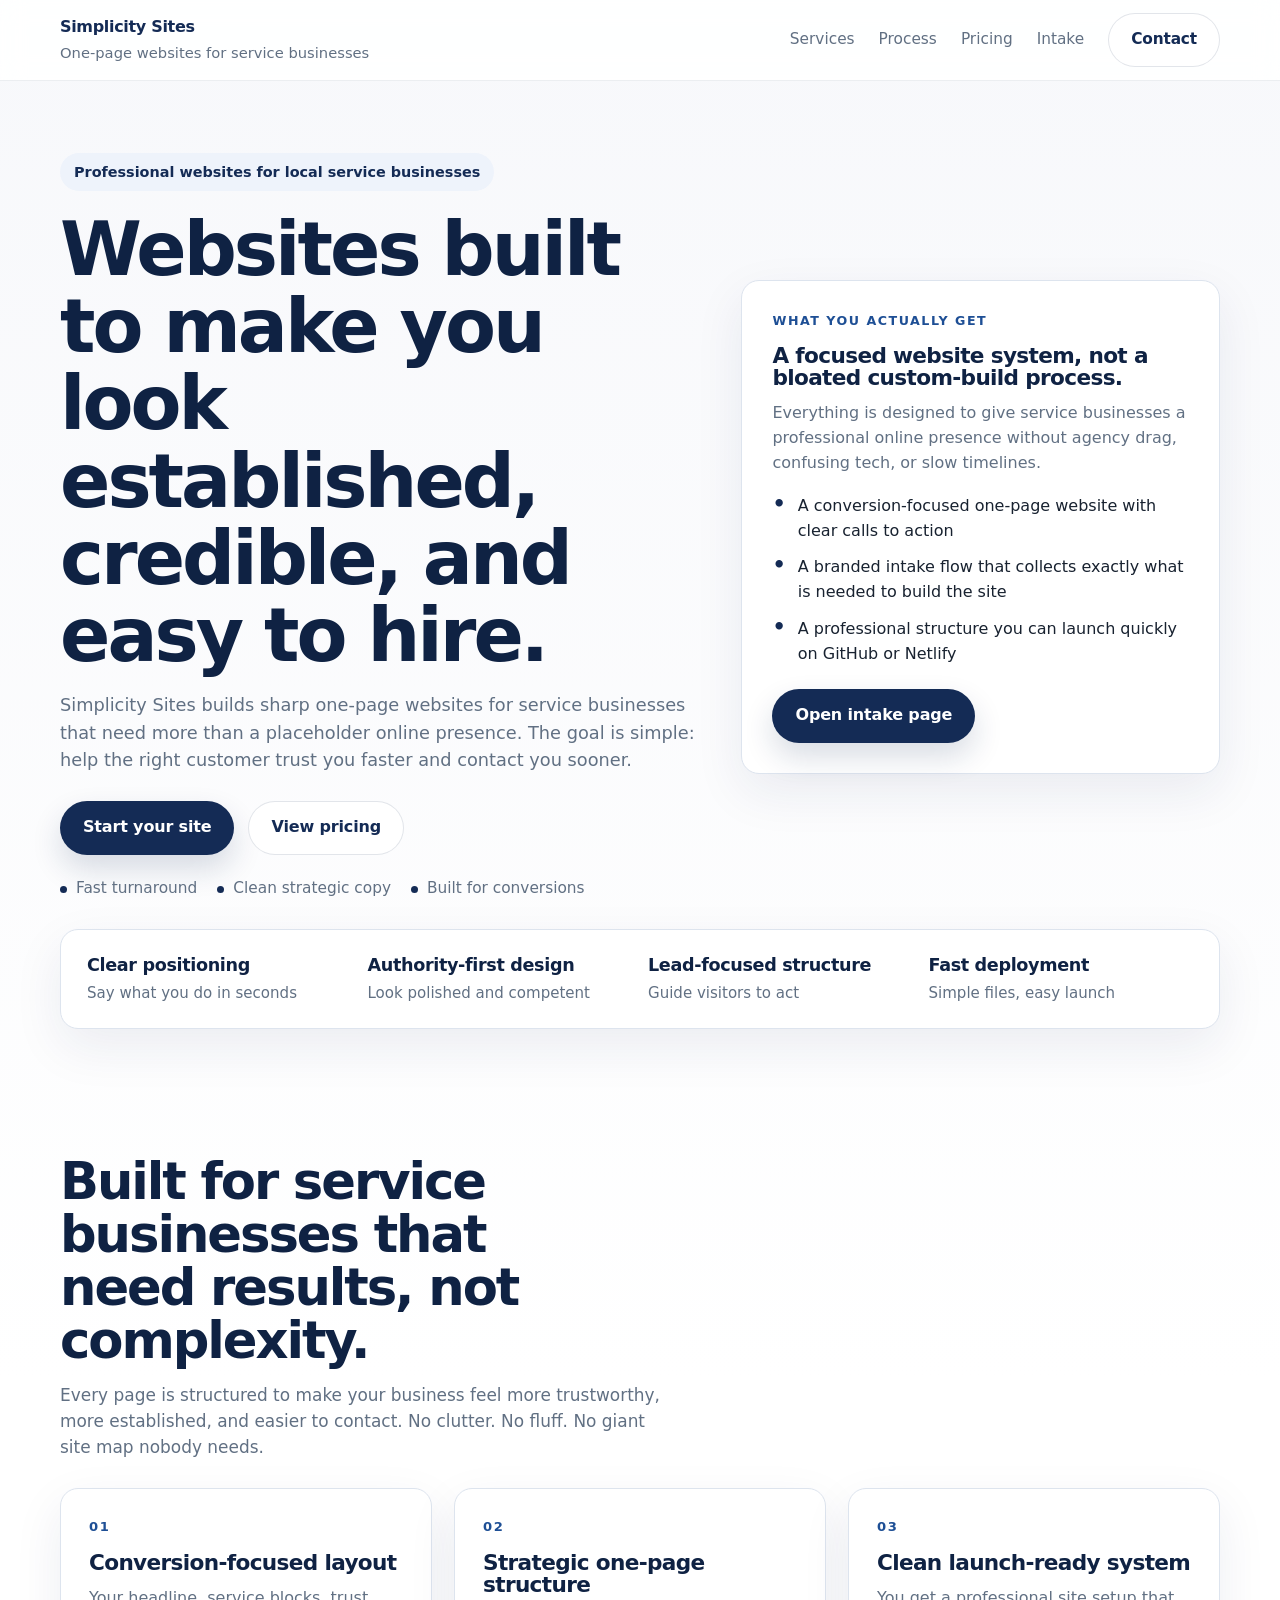
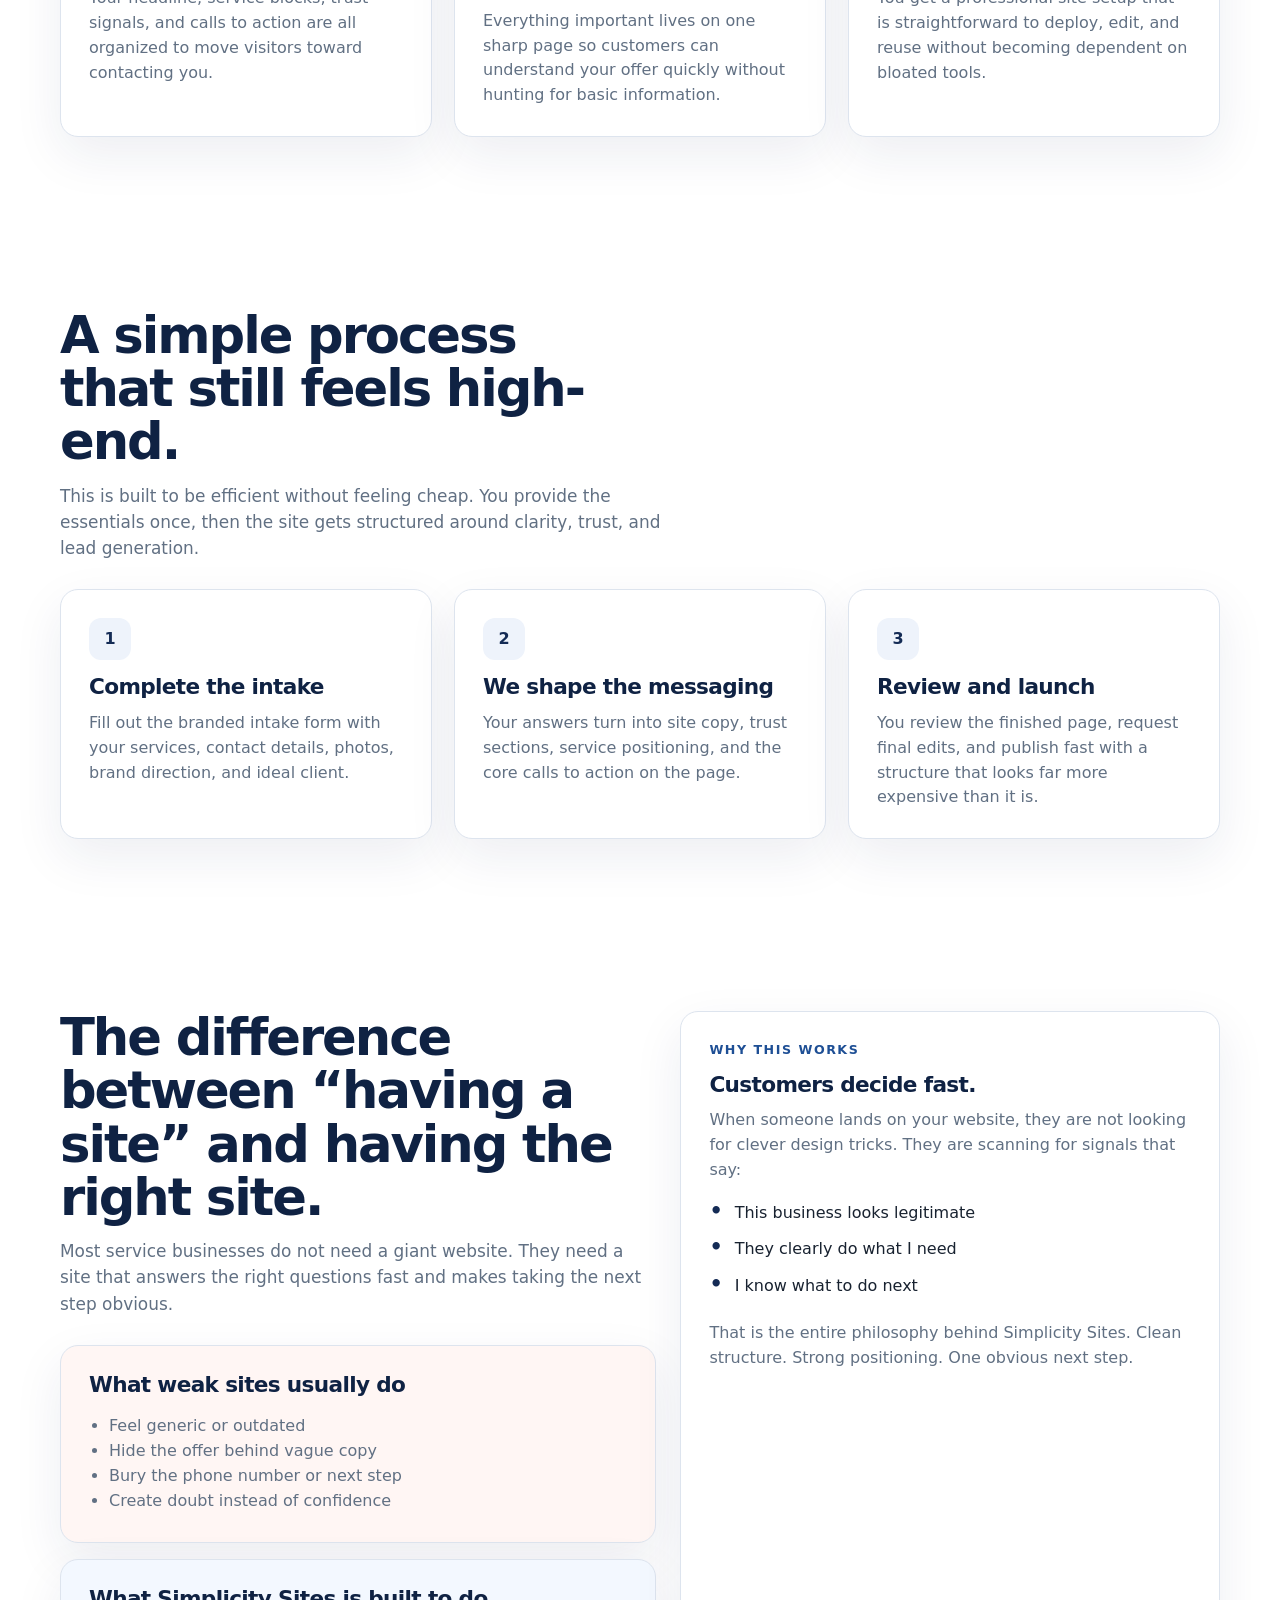
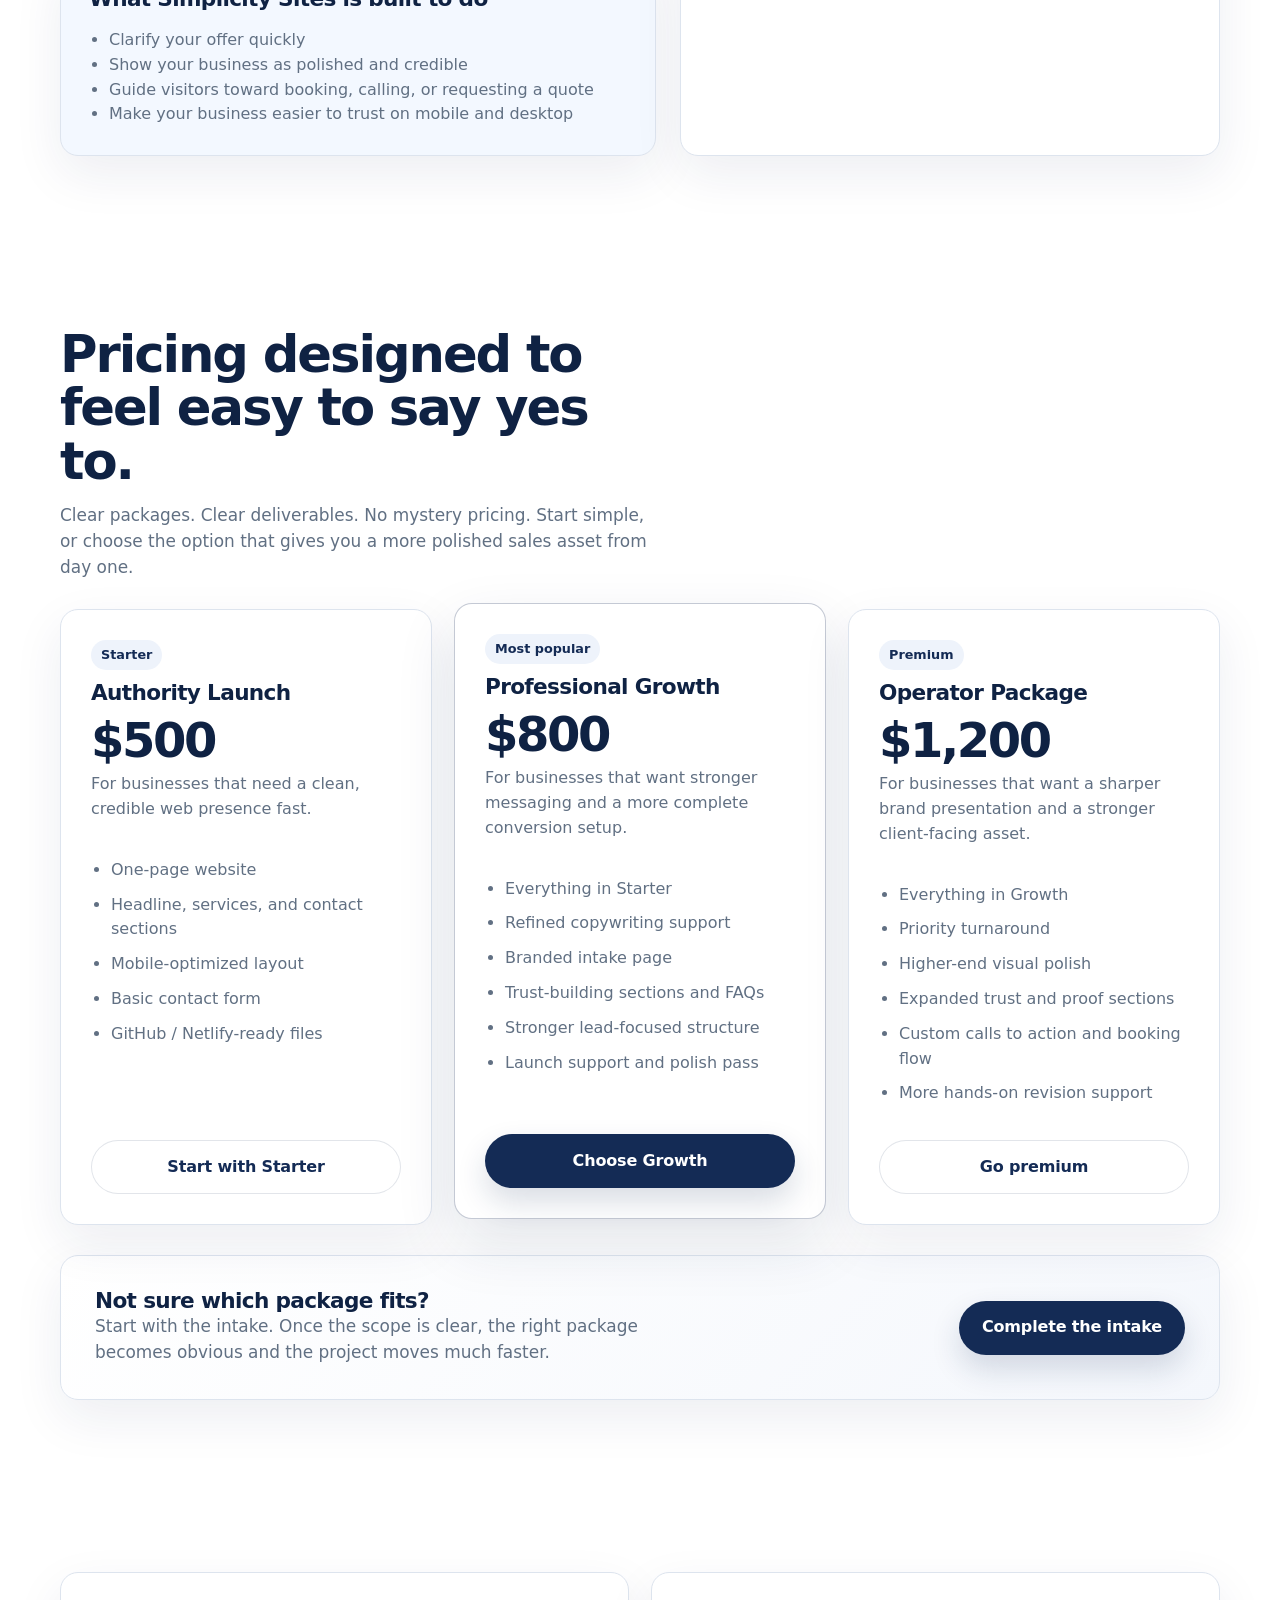
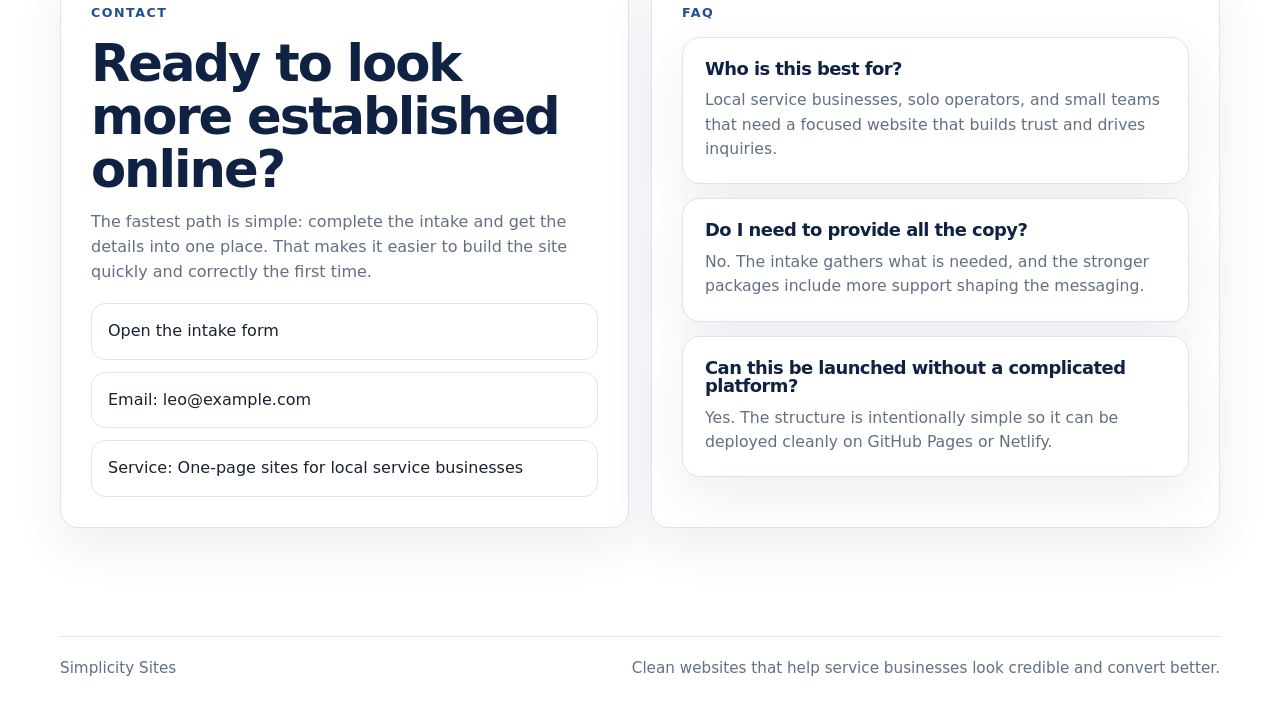
==== commit 44e43e92: "Add files via upload" ====
--- a/index.html
+++ b/index.html
@@ -3,17 +3,532 @@
 <head>
   <meta charset="UTF-8" />
   <meta name="viewport" content="width=device-width, initial-scale=1.0" />
-  <title>Simplicity Sites</title>
-  <meta name="description" content="Clean, modern one-page websites for local service businesses." />
-  <link rel="stylesheet" href="styles.css" />
+  <title>Simplicity Sites | Professional One-Page Websites for Service Businesses</title>
+  <meta name="description" content="Simplicity Sites builds sharp, conversion-focused one-page websites for service businesses that need credibility, clarity, and more qualified leads." />
+  <style>
+    :root {
+      --navy: #142b55;
+      --navy-2: #0f2243;
+      --ink: #182230;
+      --muted: #617083;
+      --line: #dde4ee;
+      --bg: #f7f8fb;
+      --surface: #ffffff;
+      --soft: #eef3fb;
+      --soft-2: #f2f6fc;
+      --accent: #1e4f95;
+      --accent-2: #173f79;
+      --shadow: 0 18px 50px rgba(20, 43, 85, 0.08);
+      --radius: 18px;
+      --max: 1160px;
+    }
+
+    * { box-sizing: border-box; }
+    html { scroll-behavior: smooth; }
+    body {
+      margin: 0;
+      font-family: Inter, ui-sans-serif, system-ui, -apple-system, BlinkMacSystemFont, "Segoe UI", sans-serif;
+      background: linear-gradient(180deg, #f7f8fb 0%, #ffffff 25%, #ffffff 100%);
+      color: var(--ink);
+      line-height: 1.55;
+    }
+
+    a { color: inherit; text-decoration: none; }
+    img { max-width: 100%; display: block; }
+    .wrap { width: min(calc(100% - 32px), var(--max)); margin: 0 auto; }
+
+    .site-header {
+      position: sticky;
+      top: 0;
+      z-index: 30;
+      background: rgba(255,255,255,0.88);
+      backdrop-filter: blur(12px);
+      border-bottom: 1px solid rgba(20, 43, 85, 0.08);
+    }
+
+    .nav {
+      min-height: 80px;
+      display: flex;
+      align-items: center;
+      justify-content: space-between;
+      gap: 24px;
+    }
+
+    .brand {
+      display: flex;
+      flex-direction: column;
+      gap: 2px;
+    }
+
+    .brand strong {
+      font-size: 1rem;
+      color: var(--navy);
+      letter-spacing: -0.02em;
+    }
+
+    .brand span {
+      color: var(--muted);
+      font-size: 0.92rem;
+    }
+
+    .nav-links {
+      display: flex;
+      align-items: center;
+      gap: 24px;
+      color: var(--muted);
+      font-size: 0.96rem;
+    }
+
+    .nav-links a:hover { color: var(--navy); }
+
+    .btn {
+      display: inline-flex;
+      align-items: center;
+      justify-content: center;
+      min-height: 54px;
+      padding: 0 22px;
+      border-radius: 999px;
+      border: 1px solid transparent;
+      font-weight: 700;
+      letter-spacing: -0.01em;
+      transition: transform 0.2s ease, background 0.2s ease, border-color 0.2s ease, color 0.2s ease;
+      cursor: pointer;
+    }
+
+    .btn:hover { transform: translateY(-1px); }
+
+    .btn-primary {
+      background: var(--navy);
+      color: #fff;
+      box-shadow: 0 14px 30px rgba(20, 43, 85, 0.16);
+    }
+
+    .btn-primary:hover { background: var(--navy-2); }
+
+    .btn-secondary {
+      background: #fff;
+      color: var(--navy);
+      border-color: rgba(20, 43, 85, 0.12);
+    }
+
+    section { padding: 86px 0; }
+
+    .hero {
+      padding: 72px 0 40px;
+    }
+
+    .hero-grid {
+      display: grid;
+      grid-template-columns: minmax(0, 1.15fr) minmax(320px, 0.85fr);
+      gap: 34px;
+      align-items: center;
+    }
+
+    .eyebrow {
+      display: inline-flex;
+      align-items: center;
+      min-height: 38px;
+      padding: 0 14px;
+      border-radius: 999px;
+      background: var(--soft);
+      color: var(--navy);
+      font-size: 0.9rem;
+      font-weight: 700;
+      margin-bottom: 20px;
+    }
+
+    h1, h2, h3 {
+      margin: 0;
+      line-height: 1.04;
+      letter-spacing: -0.04em;
+      color: var(--navy-2);
+    }
+
+    h1 {
+      font-size: clamp(2.8rem, 5.8vw, 5.3rem);
+      max-width: 11ch;
+      margin-bottom: 18px;
+    }
+
+    h2 {
+      font-size: clamp(2rem, 4vw, 3.2rem);
+      max-width: 16ch;
+      margin-bottom: 14px;
+    }
+
+    h3 {
+      font-size: 1.35rem;
+      letter-spacing: -0.03em;
+    }
+
+    .hero-copy > p {
+      font-size: 1.11rem;
+      color: var(--muted);
+      max-width: 58ch;
+      margin: 0 0 26px;
+    }
+
+    .hero-actions {
+      display: flex;
+      flex-wrap: wrap;
+      gap: 14px;
+      margin-bottom: 22px;
+    }
+
+    .microproof {
+      display: flex;
+      flex-wrap: wrap;
+      gap: 20px;
+      color: var(--muted);
+      font-size: 0.96rem;
+    }
+
+    .microproof span {
+      position: relative;
+      padding-left: 16px;
+    }
+
+    .microproof span::before {
+      content: "";
+      width: 7px;
+      height: 7px;
+      border-radius: 50%;
+      background: var(--navy);
+      position: absolute;
+      left: 0;
+      top: 9px;
+    }
+
+    .card,
+    .hero-card,
+    .pricing-card,
+    .cta-band,
+    .contact-card,
+    .faq-card,
+    .proof-bar {
+      background: var(--surface);
+      border: 1px solid var(--line);
+      border-radius: var(--radius);
+      box-shadow: var(--shadow);
+    }
+
+    .hero-card {
+      padding: 30px;
+    }
+
+    .mini-label {
+      color: var(--accent);
+      text-transform: uppercase;
+      font-size: 0.79rem;
+      letter-spacing: 0.12em;
+      font-weight: 800;
+      margin-bottom: 14px;
+    }
+
+    .hero-card p {
+      color: var(--muted);
+      margin: 12px 0 18px;
+    }
+
+    .check-list {
+      list-style: none;
+      padding: 0;
+      margin: 18px 0 22px;
+      display: grid;
+      gap: 12px;
+    }
+
+    .check-list li {
+      display: flex;
+      gap: 12px;
+      align-items: flex-start;
+      color: var(--ink);
+    }
+
+    .check-list li::before {
+      content: "•";
+      color: var(--navy);
+      font-weight: 900;
+      font-size: 1.3rem;
+      line-height: 1;
+    }
+
+    .proof-bar {
+      padding: 22px 26px;
+      margin-top: 28px;
+      display: grid;
+      grid-template-columns: repeat(4, 1fr);
+      gap: 16px;
+      align-items: center;
+    }
+
+    .proof-item strong {
+      display: block;
+      color: var(--navy-2);
+      font-size: 1.1rem;
+      margin-bottom: 2px;
+      letter-spacing: -0.02em;
+    }
+
+    .proof-item span {
+      color: var(--muted);
+      font-size: 0.94rem;
+    }
+
+    .section-head {
+      display: flex;
+      justify-content: space-between;
+      align-items: end;
+      gap: 24px;
+      margin-bottom: 28px;
+    }
+
+    .section-intro {
+      color: var(--muted);
+      font-size: 1.06rem;
+      max-width: 56ch;
+      margin: 0;
+    }
+
+    .grid-3 {
+      display: grid;
+      grid-template-columns: repeat(3, 1fr);
+      gap: 22px;
+    }
+
+    .card {
+      padding: 28px;
+    }
+
+    .kicker {
+      color: var(--accent);
+      font-size: 0.82rem;
+      text-transform: uppercase;
+      letter-spacing: 0.12em;
+      font-weight: 800;
+      margin-bottom: 14px;
+    }
+
+    .card p, .pricing-card p, .contact-card p, .faq-card p {
+      color: var(--muted);
+      margin: 12px 0 0;
+    }
+
+    .step-no {
+      width: 42px;
+      height: 42px;
+      border-radius: 12px;
+      display: inline-grid;
+      place-items: center;
+      background: var(--soft);
+      color: var(--navy);
+      font-weight: 800;
+      margin-bottom: 16px;
+    }
+
+    .split {
+      display: grid;
+      grid-template-columns: 1.05fr 0.95fr;
+      gap: 24px;
+      align-items: stretch;
+    }
+
+    .comparison {
+      display: grid;
+      gap: 16px;
+    }
+
+    .comparison .card {
+      height: 100%;
+    }
+
+    .comparison .card.bad {
+      background: #fff6f4;
+    }
+
+    .comparison .card.good {
+      background: #f3f8ff;
+    }
+
+    .comparison ul {
+      margin: 18px 0 0;
+      padding-left: 20px;
+      color: var(--muted);
+    }
+
+    .pricing-grid {
+      display: grid;
+      grid-template-columns: repeat(3, 1fr);
+      gap: 22px;
+      align-items: stretch;
+    }
+
+    .pricing-card {
+      padding: 30px;
+      position: relative;
+      display: flex;
+      flex-direction: column;
+    }
+
+    .pricing-card.featured {
+      border-color: rgba(20, 43, 85, 0.25);
+      transform: translateY(-6px);
+      box-shadow: 0 24px 60px rgba(20, 43, 85, 0.12);
+    }
+
+    .badge {
+      display: inline-flex;
+      align-items: center;
+      min-height: 30px;
+      padding: 0 10px;
+      border-radius: 999px;
+      background: var(--soft);
+      color: var(--navy);
+      font-size: 0.8rem;
+      font-weight: 800;
+      margin-bottom: 12px;
+      width: fit-content;
+    }
+
+    .price {
+      font-size: 3rem;
+      line-height: 1;
+      letter-spacing: -0.05em;
+      color: var(--navy-2);
+      margin: 12px 0 8px;
+      font-weight: 800;
+    }
+
+    .price-note {
+      color: var(--muted);
+      margin-bottom: 18px;
+    }
+
+    .pricing-card ul {
+      margin: 18px 0 24px;
+      padding-left: 20px;
+      color: var(--muted);
+      flex: 1;
+    }
+
+    .pricing-card li { margin-bottom: 10px; }
+
+    .pricing-foot {
+      margin-top: 18px;
+      color: var(--muted);
+      font-size: 0.95rem;
+    }
+
+    .cta-band {
+      padding: 34px;
+      display: grid;
+      grid-template-columns: 1fr auto;
+      align-items: center;
+      gap: 18px;
+      margin-top: 30px;
+      background: linear-gradient(135deg, #ffffff 0%, #f4f7fc 100%);
+    }
+
+    .contact-grid {
+      display: grid;
+      grid-template-columns: 1fr 1fr;
+      gap: 22px;
+    }
+
+    .contact-card {
+      padding: 30px;
+    }
+
+    .contact-list {
+      display: grid;
+      gap: 12px;
+      margin-top: 18px;
+    }
+
+    .contact-list a, .contact-list div {
+      padding: 15px 16px;
+      border-radius: 14px;
+      border: 1px solid var(--line);
+      background: #fff;
+      color: var(--ink);
+    }
+
+    .faq-list {
+      display: grid;
+      gap: 14px;
+    }
+
+    .faq-card {
+      padding: 22px;
+    }
+
+    .faq-card h3 {
+      font-size: 1.12rem;
+    }
+
+    .faq-card p {
+      margin-top: 10px;
+      font-size: 0.98rem;
+    }
+
+    footer {
+      padding: 22px 0 44px;
+      color: var(--muted);
+      font-size: 0.95rem;
+    }
+
+    .footer-inner {
+      display: flex;
+      justify-content: space-between;
+      align-items: center;
+      gap: 16px;
+      border-top: 1px solid var(--line);
+      padding-top: 20px;
+    }
+
+    @media (max-width: 980px) {
+      .hero-grid,
+      .split,
+      .grid-3,
+      .pricing-grid,
+      .contact-grid,
+      .proof-bar {
+        grid-template-columns: 1fr;
+      }
+
+      .cta-band,
+      .footer-inner,
+      .nav {
+        grid-template-columns: 1fr;
+        flex-direction: column;
+        align-items: flex-start;
+      }
+
+      .pricing-card.featured { transform: none; }
+    }
+
+    @media (max-width: 760px) {
+      .nav-links a:not(.btn) { display: none; }
+      .hero { padding-top: 50px; }
+      section { padding: 64px 0; }
+      .wrap { width: min(calc(100% - 20px), var(--max)); }
+      .btn { width: 100%; }
+      .hero-actions { display: grid; }
+      .cta-band { padding: 26px; }
+    }
+  </style>
 </head>
 <body>
   <header class="site-header">
-    <div class="container nav">
-      <a href="#top" class="brand">Simplicity Sites <span>Simple sites that convert</span></a>
+    <div class="wrap nav">
+      <a href="#top" class="brand" aria-label="Simplicity Sites home">
+        <strong>Simplicity Sites</strong>
+        <span>One-page websites for service businesses</span>
+      </a>
       <nav class="nav-links" aria-label="Primary">
         <a href="#services">Services</a>
-        <a href="#about">About</a>
+        <a href="#process">Process</a>
+        <a href="#pricing">Pricing</a>
         <a href="intake.html">Intake</a>
         <a href="#contact" class="btn btn-secondary">Contact</a>
       </nav>
@@ -21,141 +536,275 @@
   </header>
 
   <main id="top">
-    <section class="hero-home">
-      <div class="container hero-home-grid">
-        <div>
-          <span class="eyebrow">One-page websites for local businesses</span>
-          <h1>Simple, clean websites that help you look legit fast.</h1>
+    <section class="hero">
+      <div class="wrap hero-grid">
+        <div class="hero-copy">
+          <div class="eyebrow">Professional websites for local service businesses</div>
+          <h1>Websites built to make you look established, credible, and easy to hire.</h1>
           <p>
-            Simplicity Sites builds modern, focused websites for service businesses that want a professional online presence
-            without the agency drama, the tech overwhelm, or the giant price tag.
+            Simplicity Sites builds sharp one-page websites for service businesses that need more than a placeholder online presence. The goal is simple: help the right customer trust you faster and contact you sooner.
           </p>
           <div class="hero-actions">
-            <a href="intake.html" class="btn btn-primary">Start your intake</a>
-            <a href="#contact" class="btn btn-secondary">Contact Leo</a>
-          </div>
-          <div class="proof-row">
+            <a href="intake.html" class="btn btn-primary">Start your site</a>
+            <a href="#pricing" class="btn btn-secondary">View pricing</a>
+          </div>
+          <div class="microproof">
             <span>Fast turnaround</span>
-            <span>Clean one-page layouts</span>
-            <span>Built for mobile</span>
-          </div>
-        </div>
-
-        <aside class="hero-panel">
-          <h3>What you get</h3>
-          <ul class="hero-list">
-            <li><span class="bullet"></span><span>A modern one-page site with clear calls to action</span></li>
-            <li><span class="bullet"></span><span>A branded intake form to collect what you need from clients</span></li>
-            <li><span class="bullet"></span><span>A fast, simple setup you can deploy on Netlify or GitHub</span></li>
+            <span>Clean strategic copy</span>
+            <span>Built for conversions</span>
+          </div>
+        </div>
+
+        <aside class="hero-card">
+          <div class="mini-label">What you actually get</div>
+          <h3>A focused website system, not a bloated custom-build process.</h3>
+          <p>
+            Everything is designed to give service businesses a professional online presence without agency drag, confusing tech, or slow timelines.
+          </p>
+          <ul class="check-list">
+            <li>A conversion-focused one-page website with clear calls to action</li>
+            <li>A branded intake flow that collects exactly what is needed to build the site</li>
+            <li>A professional structure you can launch quickly on GitHub or Netlify</li>
           </ul>
           <a href="intake.html" class="btn btn-primary">Open intake page</a>
         </aside>
       </div>
+
+      <div class="wrap">
+        <div class="proof-bar">
+          <div class="proof-item">
+            <strong>Clear positioning</strong>
+            <span>Say what you do in seconds</span>
+          </div>
+          <div class="proof-item">
+            <strong>Authority-first design</strong>
+            <span>Look polished and competent</span>
+          </div>
+          <div class="proof-item">
+            <strong>Lead-focused structure</strong>
+            <span>Guide visitors to act</span>
+          </div>
+          <div class="proof-item">
+            <strong>Fast deployment</strong>
+            <span>Simple files, easy launch</span>
+          </div>
+        </div>
+      </div>
     </section>
 
-    <section class="section" id="services">
-      <div class="container">
+    <section id="services">
+      <div class="wrap">
         <div class="section-head">
           <div>
-            <h2>What Simplicity Sites does best</h2>
-            <p>Everything is built to feel easy, trustworthy, and focused on one clear next step.</p>
-          </div>
-        </div>
-
-        <div class="offer-grid">
-          <article class="offer-card">
-            <div class="mini-label">01</div>
-            <h3>Simple service websites</h3>
-            <p>Clean one-page websites that make local businesses look polished and easy to trust.</p>
-          </article>
-          <article class="offer-card">
-            <div class="mini-label">02</div>
-            <h3>Branded intake systems</h3>
-            <p>Professional forms that capture client info, assets, testimonials, and booking details in one place.</p>
-          </article>
-          <article class="offer-card">
-            <div class="mini-label">03</div>
-            <h3>Fast launch setup</h3>
-            <p>GitHub-ready files, Netlify-friendly forms, and a structure you can reuse again and again.</p>
-          </article>
+            <h2>Built for service businesses that need results, not complexity.</h2>
+            <p class="section-intro">
+              Every page is structured to make your business feel more trustworthy, more established, and easier to contact. No clutter. No fluff. No giant site map nobody needs.
+            </p>
+          </div>
+        </div>
+
+        <div class="grid-3">
+          <div class="card">
+            <div class="kicker">01</div>
+            <h3>Conversion-focused layout</h3>
+            <p>Your headline, service blocks, trust signals, and calls to action are all organized to move visitors toward contacting you.</p>
+          </div>
+          <div class="card">
+            <div class="kicker">02</div>
+            <h3>Strategic one-page structure</h3>
+            <p>Everything important lives on one sharp page so customers can understand your offer quickly without hunting for basic information.</p>
+          </div>
+          <div class="card">
+            <div class="kicker">03</div>
+            <h3>Clean launch-ready system</h3>
+            <p>You get a professional site setup that is straightforward to deploy, edit, and reuse without becoming dependent on bloated tools.</p>
+          </div>
         </div>
       </div>
     </section>
 
-    <section class="section" id="about">
-      <div class="container">
+    <section id="process">
+      <div class="wrap">
         <div class="section-head">
           <div>
-            <h2>About Simplicity Sites</h2>
-          </div>
-        </div>
-
-        <div class="about-grid">
-          <article class="about-card">
-            <h3>Built to be simple</h3>
-            <p>
-              Simplicity Sites helps local service businesses show themselves professionally online without the cost and complexity of a big agency.
+            <h2>A simple process that still feels high-end.</h2>
+            <p class="section-intro">
+              This is built to be efficient without feeling cheap. You provide the essentials once, then the site gets structured around clarity, trust, and lead generation.
             </p>
-          </article>
-
-          <article class="about-card">
-            <h3>Hi, I’m Leo</h3>
-            <p>
-              I build clean, focused websites that help small businesses make a great first impression when customers look them up online.
-            </p>
-          </article>
+          </div>
+        </div>
+
+        <div class="grid-3">
+          <div class="card">
+            <div class="step-no">1</div>
+            <h3>Complete the intake</h3>
+            <p>Fill out the branded intake form with your services, contact details, photos, brand direction, and ideal client.</p>
+          </div>
+          <div class="card">
+            <div class="step-no">2</div>
+            <h3>We shape the messaging</h3>
+            <p>Your answers turn into site copy, trust sections, service positioning, and the core calls to action on the page.</p>
+          </div>
+          <div class="card">
+            <div class="step-no">3</div>
+            <h3>Review and launch</h3>
+            <p>You review the finished page, request final edits, and publish fast with a structure that looks far more expensive than it is.</p>
+          </div>
         </div>
       </div>
     </section>
 
-    <section class="section" id="contact">
-      <div class="container">
-        <div class="contact-card">
-          <div class="contact-grid">
+    <section>
+      <div class="wrap split">
+        <div>
+          <div class="section-head">
             <div>
-              <div class="mini-label">Get started</div>
-              <h2 class="section-title">Get a simple website for your business</h2>
-              <p class="contact-copy">
-                If you want a clean, professional website for your business, reach out and I’ll help you get started.
+              <h2>The difference between “having a site” and having the right site.</h2>
+              <p class="section-intro">
+                Most service businesses do not need a giant website. They need a site that answers the right questions fast and makes taking the next step obvious.
               </p>
             </div>
-
-            <form class="contact-form" name="contact" method="POST" data-netlify="true" netlify-honeypot="bot-field">
-              <input type="hidden" name="form-name" value="contact" />
-              <input type="hidden" name="redirect" value="/thank-you.html" />
-              <p hidden>
-                <label>Don’t fill this out if you're human: <input name="bot-field" /></label>
-              </p>
-
-              <div class="form-row">
-                <label for="contact-name">Your Name</label>
-                <input id="contact-name" type="text" name="name" required />
-              </div>
-
-              <div class="form-row">
-                <label for="contact-email">Email</label>
-                <input id="contact-email" type="email" name="email" required />
-              </div>
-
-              <div class="form-row">
-                <label for="contact-business">Business Name</label>
-                <input id="contact-business" type="text" name="business" />
-              </div>
-
-              <div class="form-row">
-                <label for="contact-message">Message</label>
-                <textarea id="contact-message" name="message" rows="4"></textarea>
-              </div>
-
-              <button type="submit" class="btn btn-primary">Send message</button>
-            </form>
-
-            <div>
-              <div class="contact-list">
-                <div><strong>Email:</strong> leo.w.smith@gmail.com</div>
-                <div><strong>Phone:</strong> 651-600-0531</div>
-                <div><strong>Best fit:</strong> local service businesses that want a simple, professional web presence</div>
-              </div>
+          </div>
+
+          <div class="comparison">
+            <div class="card bad">
+              <h3>What weak sites usually do</h3>
+              <ul>
+                <li>Feel generic or outdated</li>
+                <li>Hide the offer behind vague copy</li>
+                <li>Bury the phone number or next step</li>
+                <li>Create doubt instead of confidence</li>
+              </ul>
+            </div>
+            <div class="card good">
+              <h3>What Simplicity Sites is built to do</h3>
+              <ul>
+                <li>Clarify your offer quickly</li>
+                <li>Show your business as polished and credible</li>
+                <li>Guide visitors toward booking, calling, or requesting a quote</li>
+                <li>Make your business easier to trust on mobile and desktop</li>
+              </ul>
+            </div>
+          </div>
+        </div>
+
+        <div class="card">
+          <div class="mini-label">Why this works</div>
+          <h3>Customers decide fast.</h3>
+          <p>
+            When someone lands on your website, they are not looking for clever design tricks. They are scanning for signals that say:
+          </p>
+          <ul class="check-list">
+            <li>This business looks legitimate</li>
+            <li>They clearly do what I need</li>
+            <li>I know what to do next</li>
+          </ul>
+          <p>
+            That is the entire philosophy behind Simplicity Sites. Clean structure. Strong positioning. One obvious next step.
+          </p>
+        </div>
+      </div>
+    </section>
+
+    <section id="pricing">
+      <div class="wrap">
+        <div class="section-head">
+          <div>
+            <h2>Pricing designed to feel easy to say yes to.</h2>
+            <p class="section-intro">
+              Clear packages. Clear deliverables. No mystery pricing. Start simple, or choose the option that gives you a more polished sales asset from day one.
+            </p>
+          </div>
+        </div>
+
+        <div class="pricing-grid">
+          <div class="pricing-card">
+            <div class="badge">Starter</div>
+            <h3>Authority Launch</h3>
+            <div class="price">$500</div>
+            <div class="price-note">For businesses that need a clean, credible web presence fast.</div>
+            <ul>
+              <li>One-page website</li>
+              <li>Headline, services, and contact sections</li>
+              <li>Mobile-optimized layout</li>
+              <li>Basic contact form</li>
+              <li>GitHub / Netlify-ready files</li>
+            </ul>
+            <a href="intake.html" class="btn btn-secondary">Start with Starter</a>
+          </div>
+
+          <div class="pricing-card featured">
+            <div class="badge">Most popular</div>
+            <h3>Professional Growth</h3>
+            <div class="price">$800</div>
+            <div class="price-note">For businesses that want stronger messaging and a more complete conversion setup.</div>
+            <ul>
+              <li>Everything in Starter</li>
+              <li>Refined copywriting support</li>
+              <li>Branded intake page</li>
+              <li>Trust-building sections and FAQs</li>
+              <li>Stronger lead-focused structure</li>
+              <li>Launch support and polish pass</li>
+            </ul>
+            <a href="intake.html" class="btn btn-primary">Choose Growth</a>
+          </div>
+
+          <div class="pricing-card">
+            <div class="badge">Premium</div>
+            <h3>Operator Package</h3>
+            <div class="price">$1,200</div>
+            <div class="price-note">For businesses that want a sharper brand presentation and a stronger client-facing asset.</div>
+            <ul>
+              <li>Everything in Growth</li>
+              <li>Priority turnaround</li>
+              <li>Higher-end visual polish</li>
+              <li>Expanded trust and proof sections</li>
+              <li>Custom calls to action and booking flow</li>
+              <li>More hands-on revision support</li>
+            </ul>
+            <a href="intake.html" class="btn btn-secondary">Go premium</a>
+          </div>
+        </div>
+
+        <div class="cta-band">
+          <div>
+            <h3>Not sure which package fits?</h3>
+            <p class="section-intro">Start with the intake. Once the scope is clear, the right package becomes obvious and the project moves much faster.</p>
+          </div>
+          <a href="intake.html" class="btn btn-primary">Complete the intake</a>
+        </div>
+      </div>
+    </section>
+
+    <section id="contact">
+      <div class="wrap contact-grid">
+        <div class="contact-card">
+          <div class="mini-label">Contact</div>
+          <h2>Ready to look more established online?</h2>
+          <p>
+            The fastest path is simple: complete the intake and get the details into one place. That makes it easier to build the site quickly and correctly the first time.
+          </p>
+          <div class="contact-list">
+            <a href="intake.html">Open the intake form</a>
+            <div>Email: leo@example.com</div>
+            <div>Service: One-page sites for local service businesses</div>
+          </div>
+        </div>
+
+        <div class="contact-card">
+          <div class="mini-label">FAQ</div>
+          <div class="faq-list">
+            <div class="faq-card">
+              <h3>Who is this best for?</h3>
+              <p>Local service businesses, solo operators, and small teams that need a focused website that builds trust and drives inquiries.</p>
+            </div>
+            <div class="faq-card">
+              <h3>Do I need to provide all the copy?</h3>
+              <p>No. The intake gathers what is needed, and the stronger packages include more support shaping the messaging.</p>
+            </div>
+            <div class="faq-card">
+              <h3>Can this be launched without a complicated platform?</h3>
+              <p>Yes. The structure is intentionally simple so it can be deployed cleanly on GitHub Pages or Netlify.</p>
             </div>
           </div>
         </div>
@@ -163,16 +812,11 @@
     </section>
   </main>
 
-  <footer class="footer">
-    <div class="container footer-card">
-      <div>
-        <strong>Simplicity Sites</strong>
-        <p>Minimal design. Clear offers. Faster launches.</p>
-      </div>
-      <a href="intake.html" class="btn btn-secondary">Go to intake</a>
+  <footer>
+    <div class="wrap footer-inner">
+      <div>Simplicity Sites</div>
+      <div>Clean websites that help service businesses look credible and convert better.</div>
     </div>
   </footer>
-
-  <script src="script.js"></script>
 </body>
 </html>
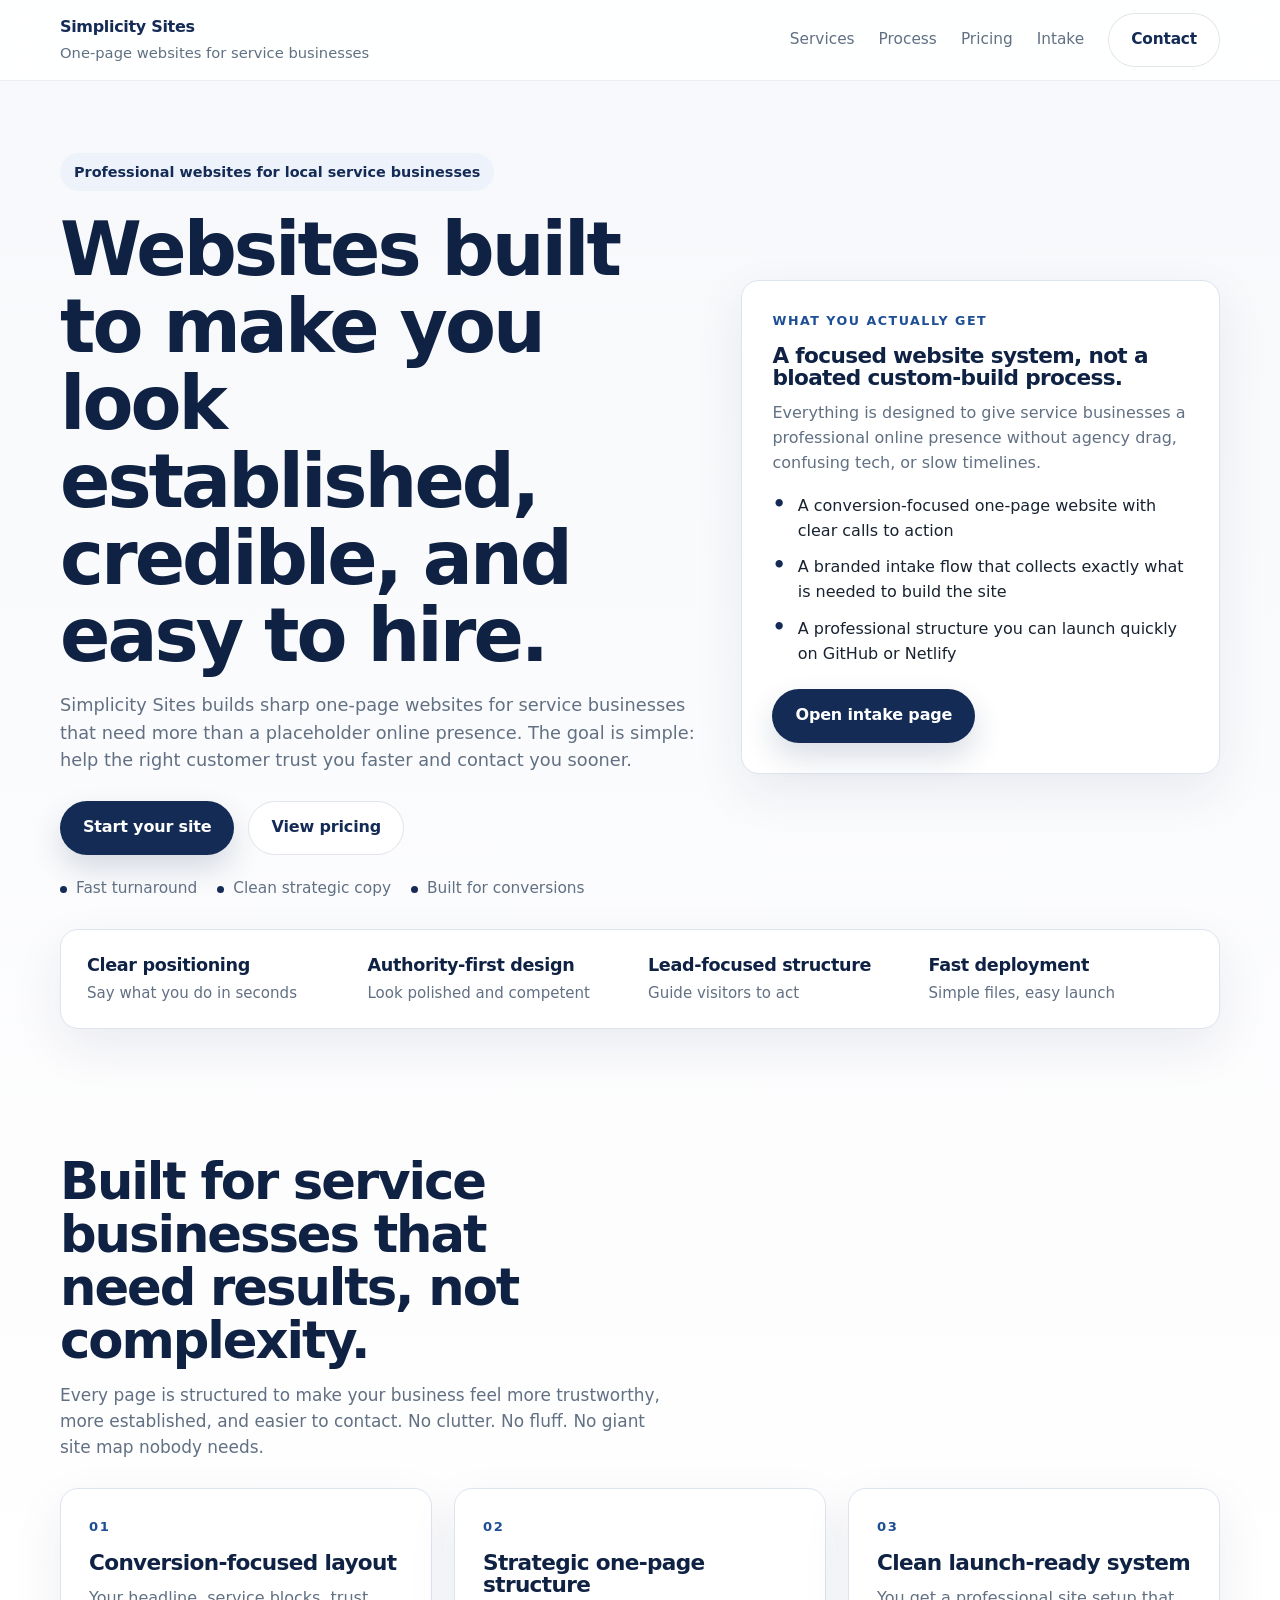
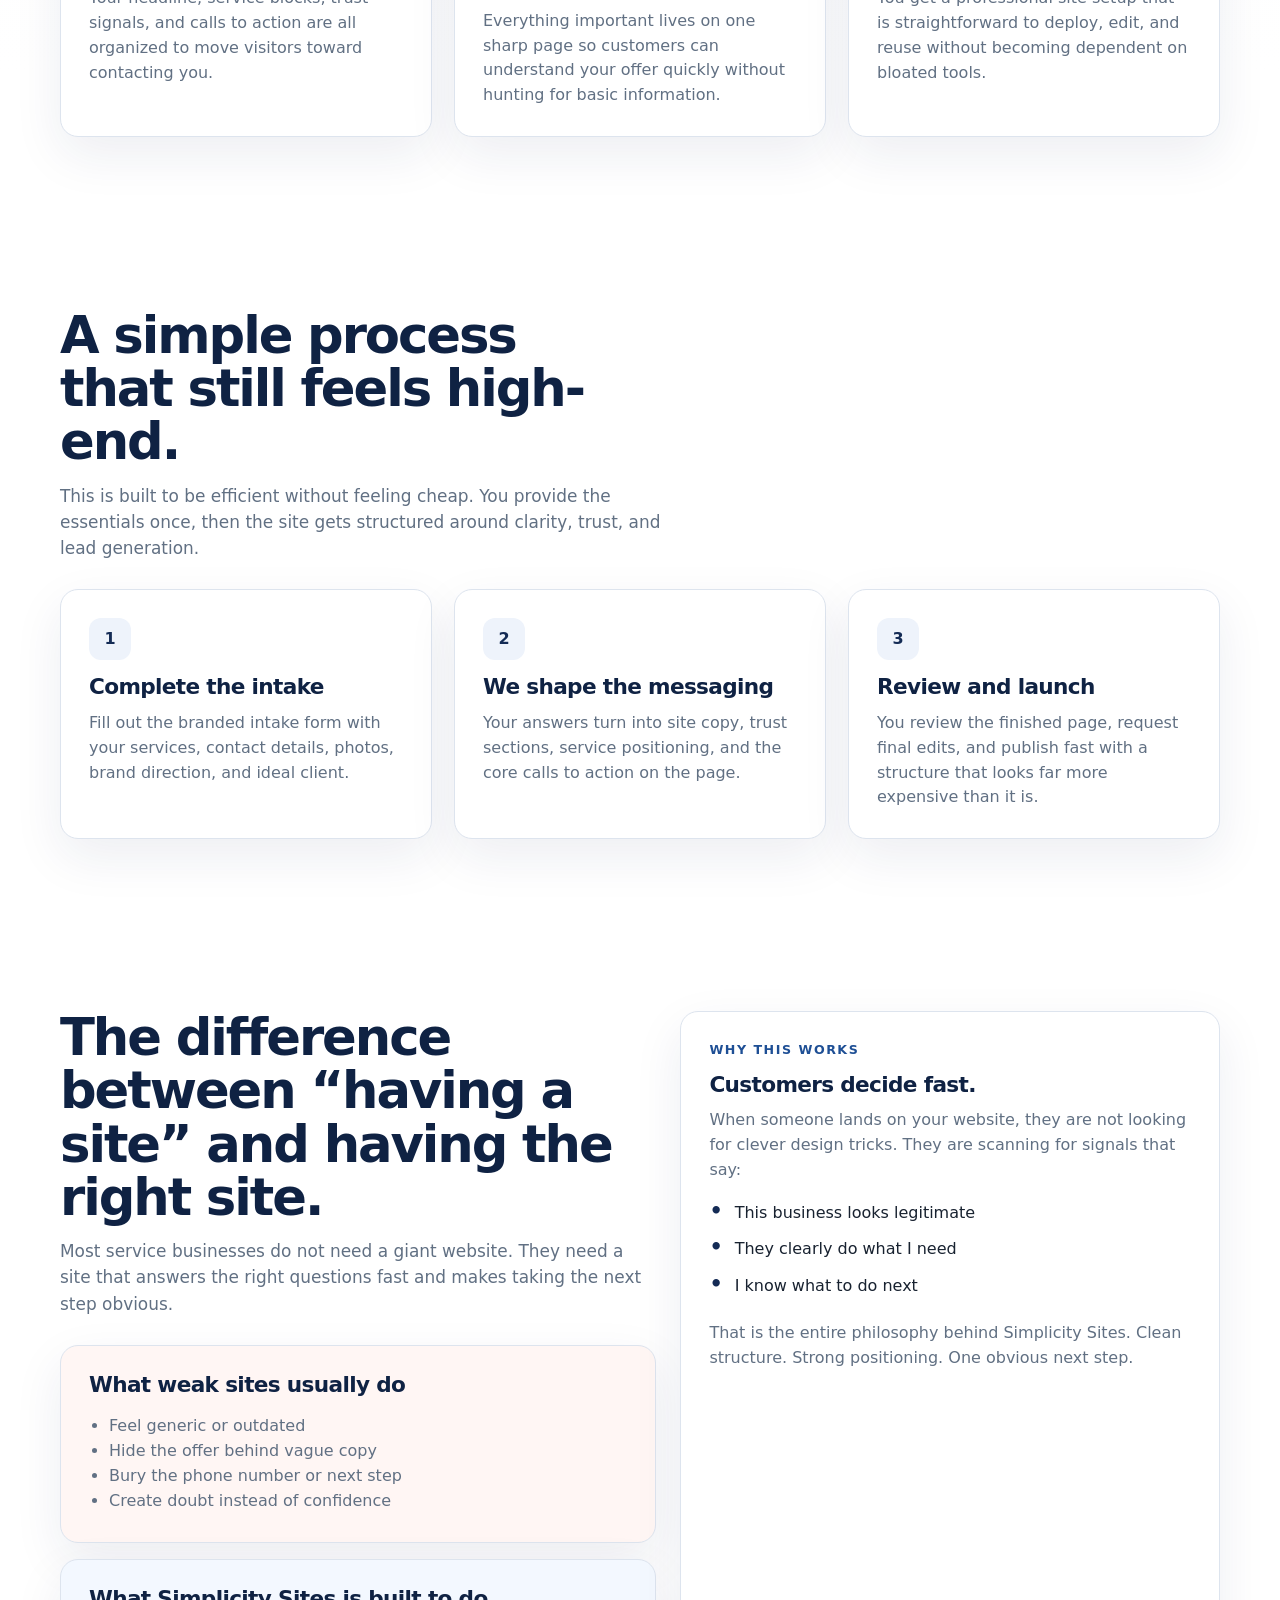
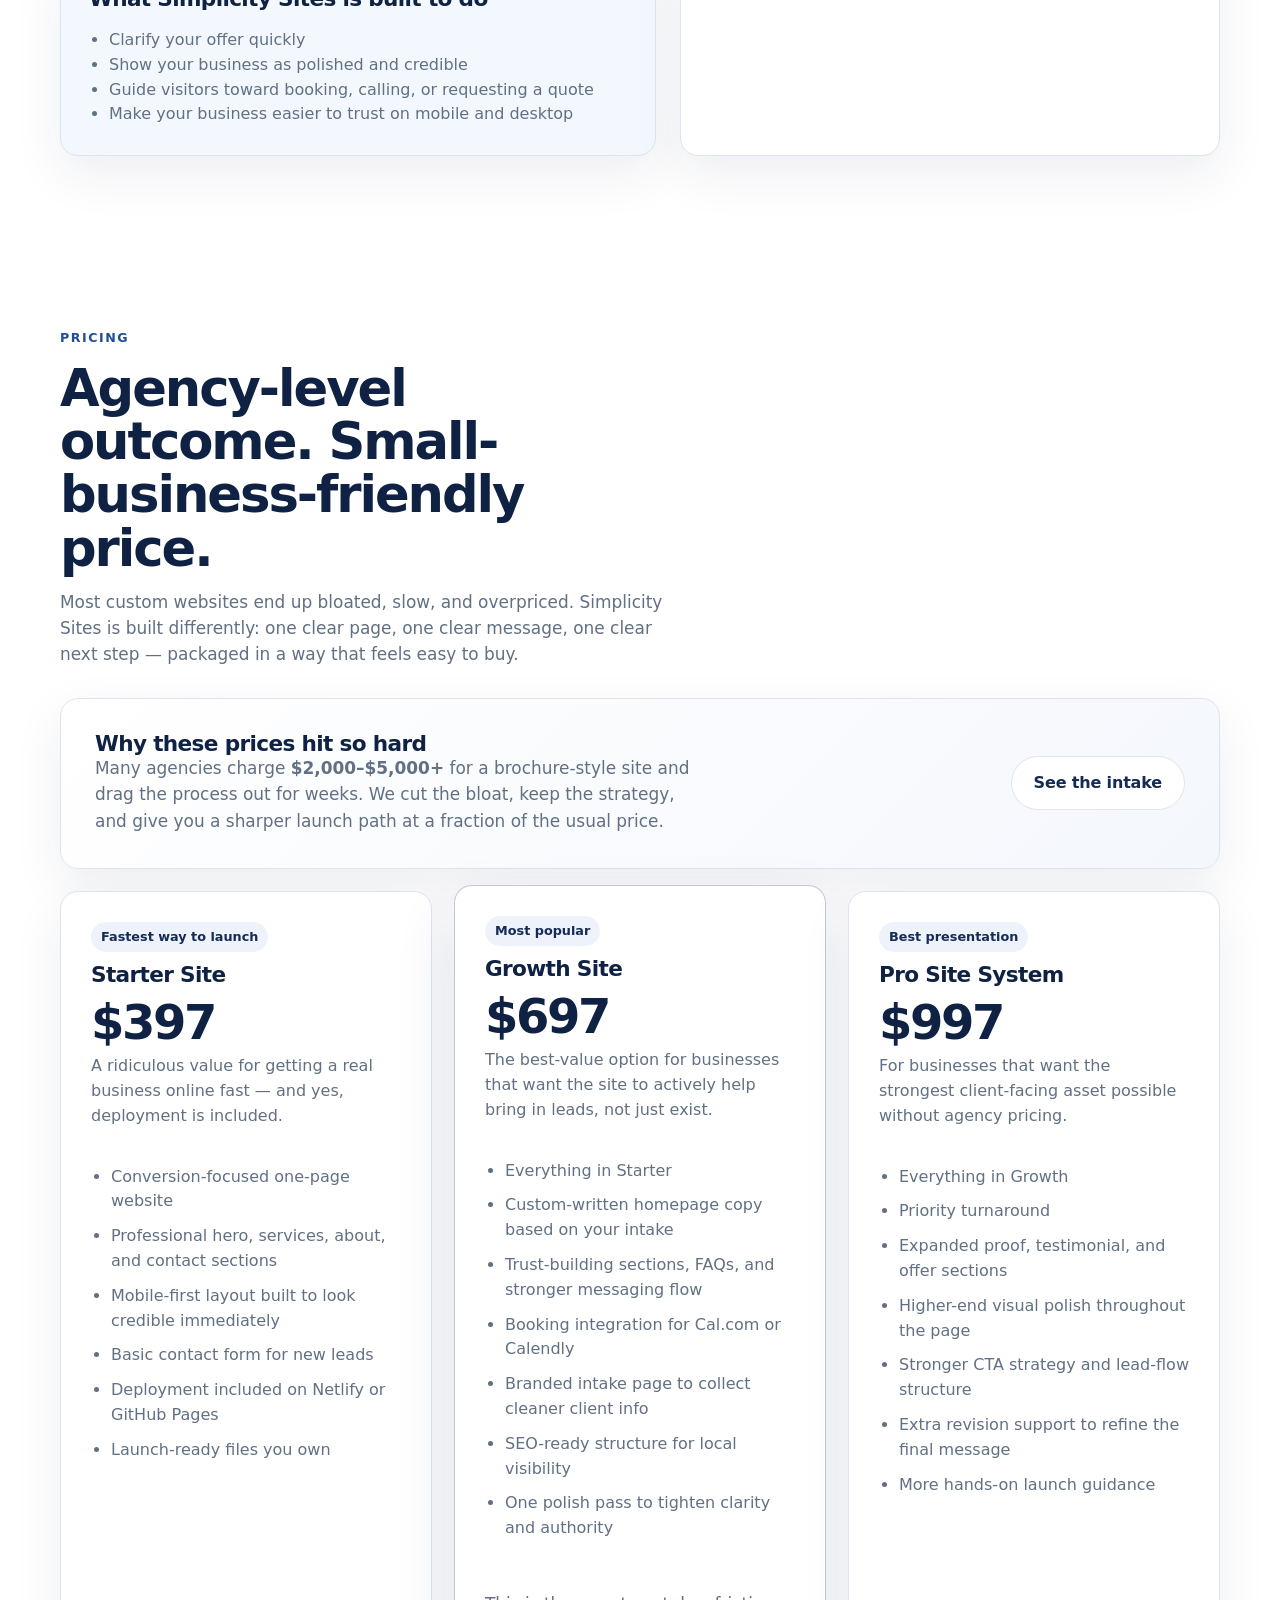
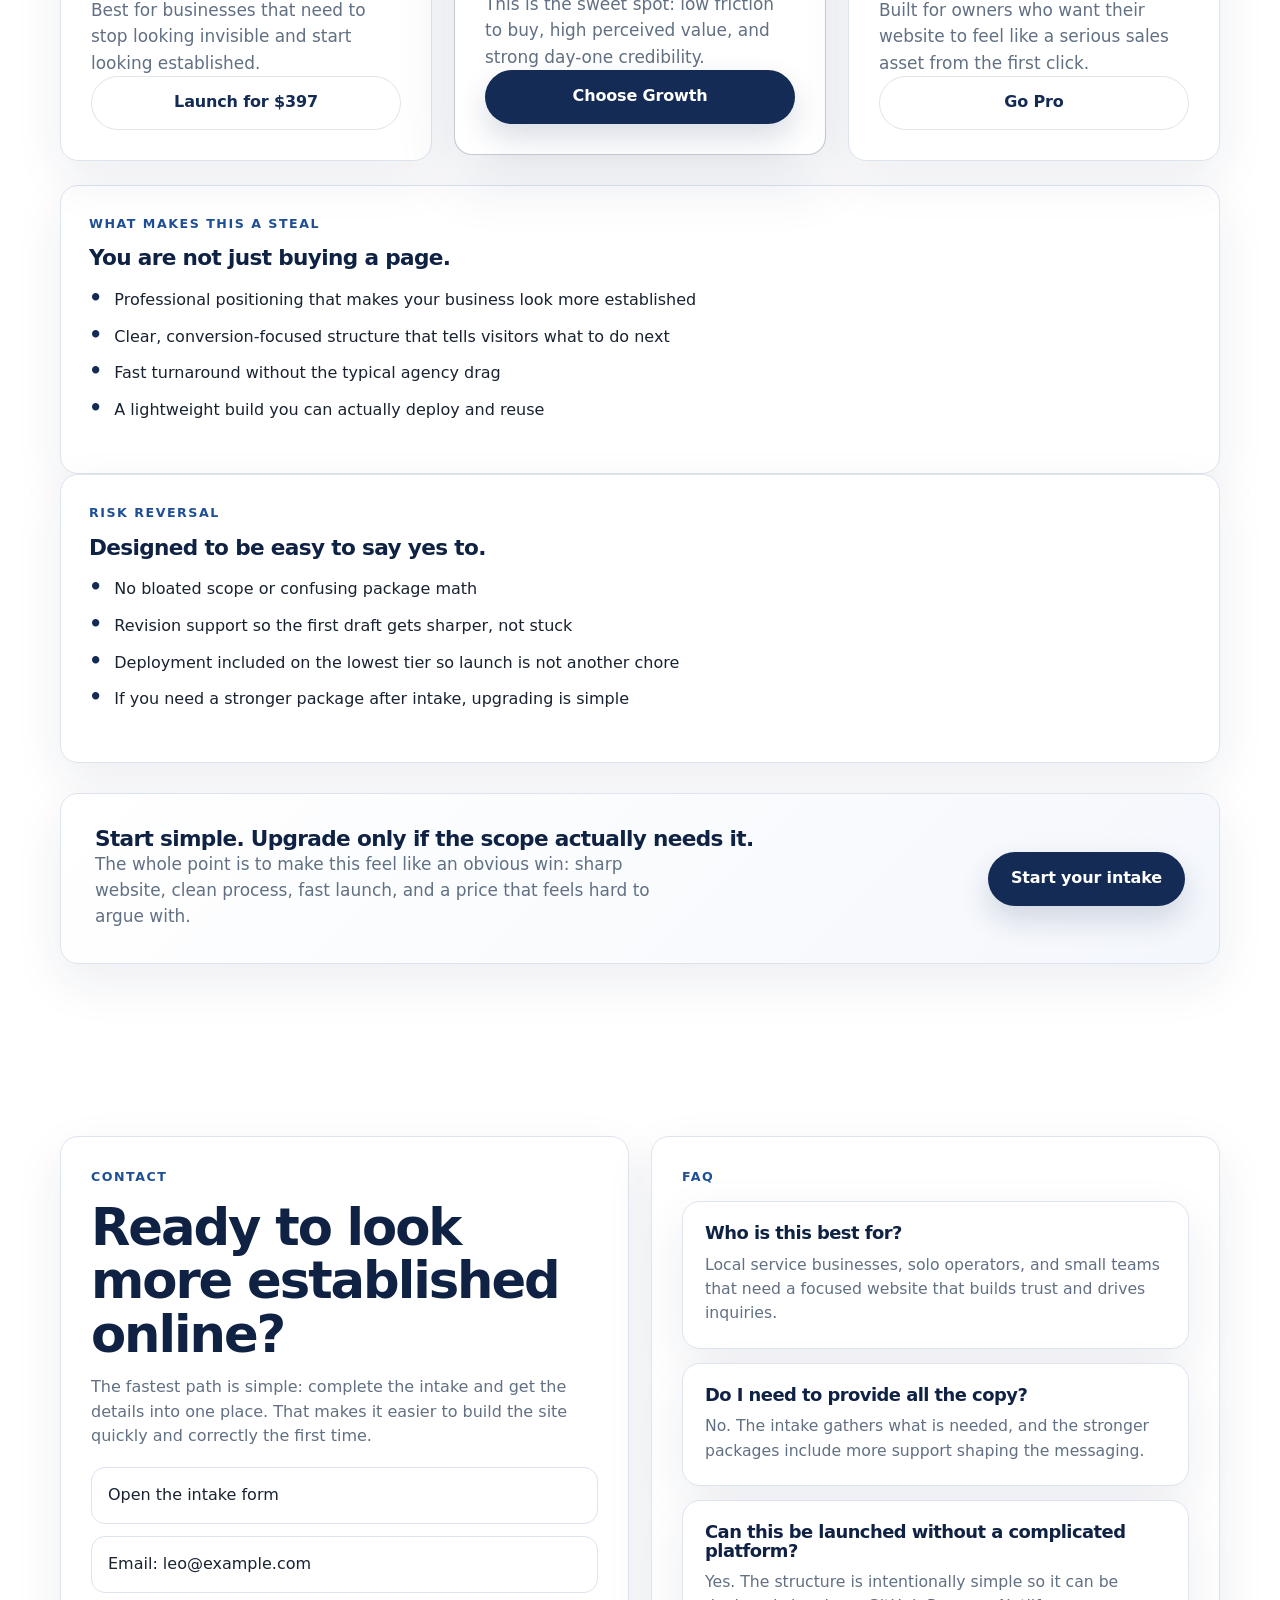
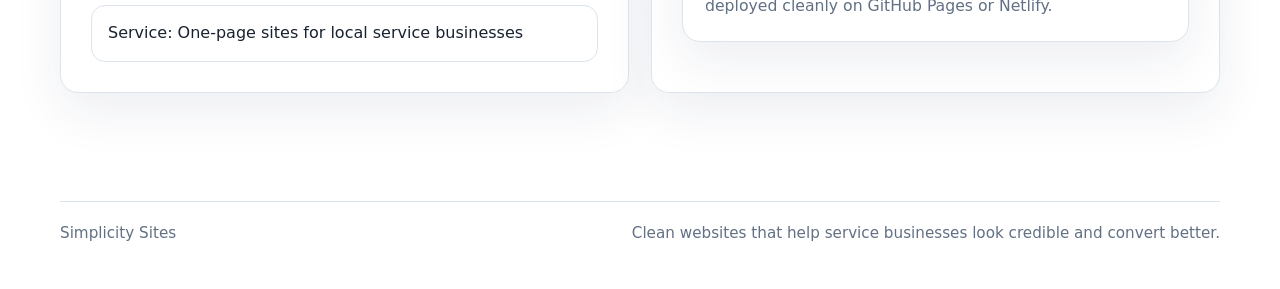
==== commit 20339608: "Add files via upload" ====
--- a/index.html
+++ b/index.html
@@ -706,75 +706,128 @@
       </div>
     </section>
 
+    
     <section id="pricing">
       <div class="wrap">
         <div class="section-head">
           <div>
-            <h2>Pricing designed to feel easy to say yes to.</h2>
+            <div class="mini-label">Pricing</div>
+            <h2>Agency-level outcome. Small-business-friendly price.</h2>
             <p class="section-intro">
-              Clear packages. Clear deliverables. No mystery pricing. Start simple, or choose the option that gives you a more polished sales asset from day one.
+              Most custom websites end up bloated, slow, and overpriced. Simplicity Sites is built differently:
+              one clear page, one clear message, one clear next step — packaged in a way that feels easy to buy.
             </p>
           </div>
+        </div>
+
+        <div class="cta-band" style="margin-bottom: 22px;">
+          <div>
+            <h3>Why these prices hit so hard</h3>
+            <p class="section-intro">
+              Many agencies charge <strong>$2,000–$5,000+</strong> for a brochure-style site and drag the process out for weeks.
+              We cut the bloat, keep the strategy, and give you a sharper launch path at a fraction of the usual price.
+            </p>
+          </div>
+          <a href="intake.html" class="btn btn-secondary">See the intake</a>
         </div>
 
         <div class="pricing-grid">
           <div class="pricing-card">
-            <div class="badge">Starter</div>
-            <h3>Authority Launch</h3>
-            <div class="price">$500</div>
-            <div class="price-note">For businesses that need a clean, credible web presence fast.</div>
+            <div class="badge">Fastest way to launch</div>
+            <h3>Starter Site</h3>
+            <div class="price">$397</div>
+            <div class="price-note">A ridiculous value for getting a real business online fast — and yes, deployment is included.</div>
             <ul>
-              <li>One-page website</li>
-              <li>Headline, services, and contact sections</li>
-              <li>Mobile-optimized layout</li>
-              <li>Basic contact form</li>
-              <li>GitHub / Netlify-ready files</li>
+              <li>Conversion-focused one-page website</li>
+              <li>Professional hero, services, about, and contact sections</li>
+              <li>Mobile-first layout built to look credible immediately</li>
+              <li>Basic contact form for new leads</li>
+              <li>Deployment included on Netlify or GitHub Pages</li>
+              <li>Launch-ready files you own</li>
             </ul>
-            <a href="intake.html" class="btn btn-secondary">Start with Starter</a>
+            <p class="section-intro" style="margin: 16px 0 0;">
+              Best for businesses that need to stop looking invisible and start looking established.
+            </p>
+            <a href="intake.html" class="btn btn-secondary">Launch for $397</a>
           </div>
 
           <div class="pricing-card featured">
             <div class="badge">Most popular</div>
-            <h3>Professional Growth</h3>
-            <div class="price">$800</div>
-            <div class="price-note">For businesses that want stronger messaging and a more complete conversion setup.</div>
+            <h3>Growth Site</h3>
+            <div class="price">$697</div>
+            <div class="price-note">The best-value option for businesses that want the site to actively help bring in leads, not just exist.</div>
             <ul>
               <li>Everything in Starter</li>
-              <li>Refined copywriting support</li>
-              <li>Branded intake page</li>
-              <li>Trust-building sections and FAQs</li>
-              <li>Stronger lead-focused structure</li>
-              <li>Launch support and polish pass</li>
+              <li>Custom-written homepage copy based on your intake</li>
+              <li>Trust-building sections, FAQs, and stronger messaging flow</li>
+              <li>Booking integration for Cal.com or Calendly</li>
+              <li>Branded intake page to collect cleaner client info</li>
+              <li>SEO-ready structure for local visibility</li>
+              <li>One polish pass to tighten clarity and authority</li>
             </ul>
+            <p class="section-intro" style="margin: 16px 0 0;">
+              This is the sweet spot: low friction to buy, high perceived value, and strong day-one credibility.
+            </p>
             <a href="intake.html" class="btn btn-primary">Choose Growth</a>
           </div>
 
           <div class="pricing-card">
-            <div class="badge">Premium</div>
-            <h3>Operator Package</h3>
-            <div class="price">$1,200</div>
-            <div class="price-note">For businesses that want a sharper brand presentation and a stronger client-facing asset.</div>
+            <div class="badge">Best presentation</div>
+            <h3>Pro Site System</h3>
+            <div class="price">$997</div>
+            <div class="price-note">For businesses that want the strongest client-facing asset possible without agency pricing.</div>
             <ul>
               <li>Everything in Growth</li>
               <li>Priority turnaround</li>
-              <li>Higher-end visual polish</li>
-              <li>Expanded trust and proof sections</li>
-              <li>Custom calls to action and booking flow</li>
-              <li>More hands-on revision support</li>
+              <li>Expanded proof, testimonial, and offer sections</li>
+              <li>Higher-end visual polish throughout the page</li>
+              <li>Stronger CTA strategy and lead-flow structure</li>
+              <li>Extra revision support to refine the final message</li>
+              <li>More hands-on launch guidance</li>
             </ul>
-            <a href="intake.html" class="btn btn-secondary">Go premium</a>
+            <p class="section-intro" style="margin: 16px 0 0;">
+              Built for owners who want their website to feel like a serious sales asset from the first click.
+            </p>
+            <a href="intake.html" class="btn btn-secondary">Go Pro</a>
+          </div>
+        </div>
+
+        <div class="content-grid" style="margin-top: 24px; align-items: stretch;">
+          <div class="card">
+            <div class="mini-label">What makes this a steal</div>
+            <h3>You are not just buying a page.</h3>
+            <ul class="check-list">
+              <li>Professional positioning that makes your business look more established</li>
+              <li>Clear, conversion-focused structure that tells visitors what to do next</li>
+              <li>Fast turnaround without the typical agency drag</li>
+              <li>A lightweight build you can actually deploy and reuse</li>
+            </ul>
+          </div>
+
+          <div class="card">
+            <div class="mini-label">Risk reversal</div>
+            <h3>Designed to be easy to say yes to.</h3>
+            <ul class="check-list">
+              <li>No bloated scope or confusing package math</li>
+              <li>Revision support so the first draft gets sharper, not stuck</li>
+              <li>Deployment included on the lowest tier so launch is not another chore</li>
+              <li>If you need a stronger package after intake, upgrading is simple</li>
+            </ul>
           </div>
         </div>
 
         <div class="cta-band">
           <div>
-            <h3>Not sure which package fits?</h3>
-            <p class="section-intro">Start with the intake. Once the scope is clear, the right package becomes obvious and the project moves much faster.</p>
-          </div>
-          <a href="intake.html" class="btn btn-primary">Complete the intake</a>
+            <h3>Start simple. Upgrade only if the scope actually needs it.</h3>
+            <p class="section-intro">
+              The whole point is to make this feel like an obvious win: sharp website, clean process, fast launch, and a price that feels hard to argue with.
+            </p>
+          </div>
+          <a href="intake.html" class="btn btn-primary">Start your intake</a>
         </div>
       </div>
     </section>
+
 
     <section id="contact">
       <div class="wrap contact-grid">
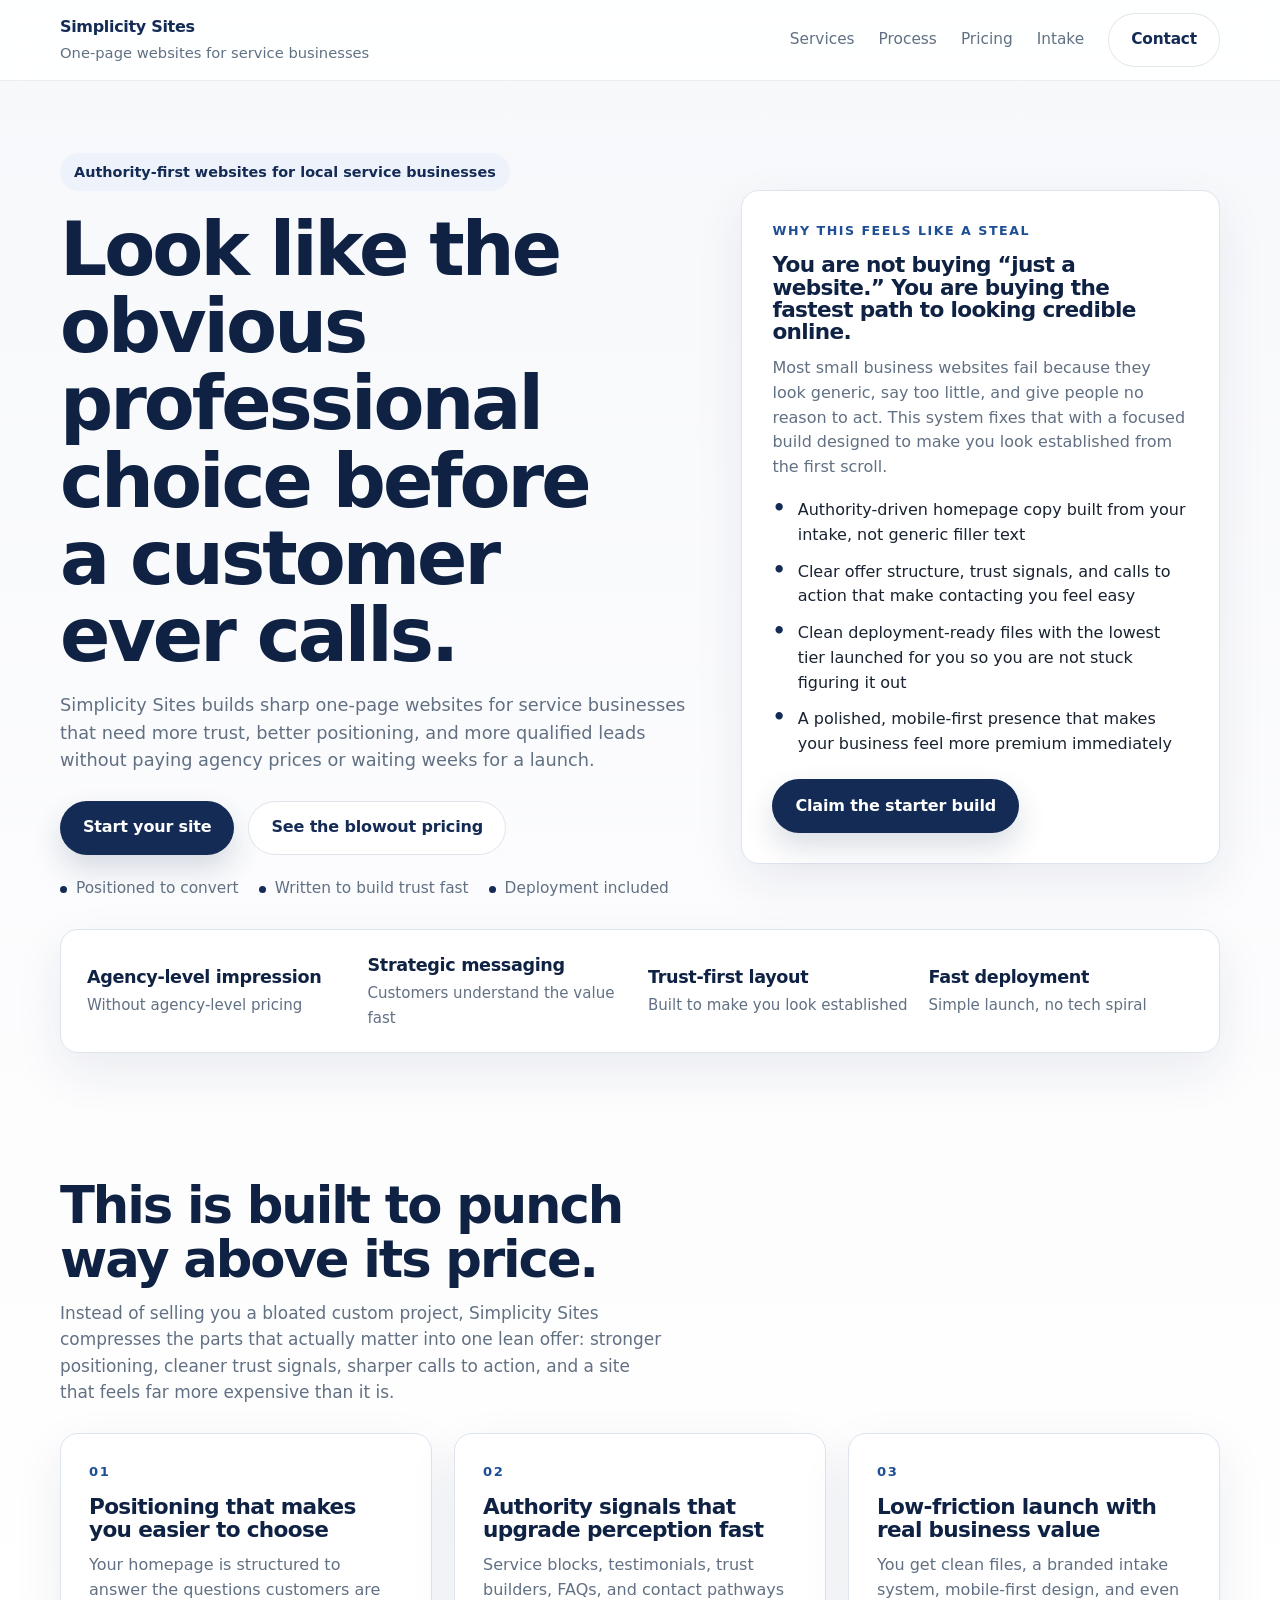
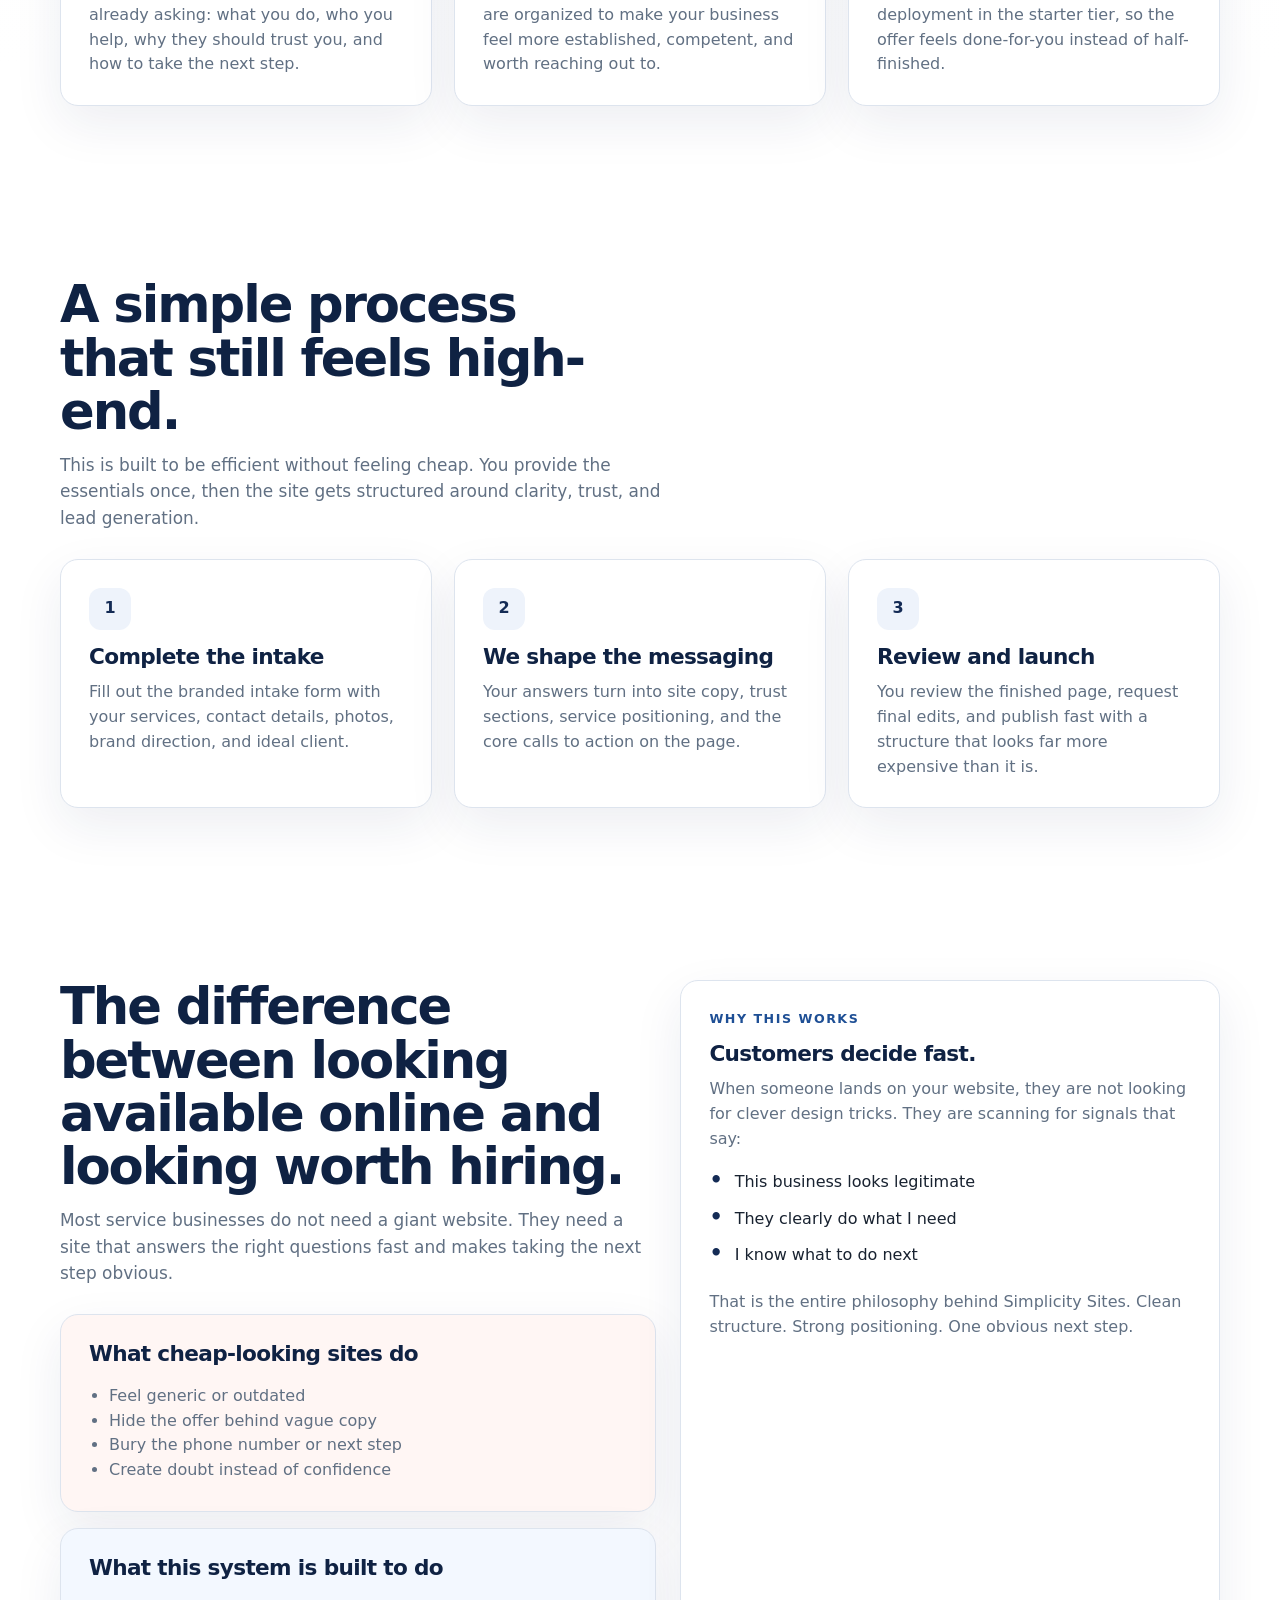
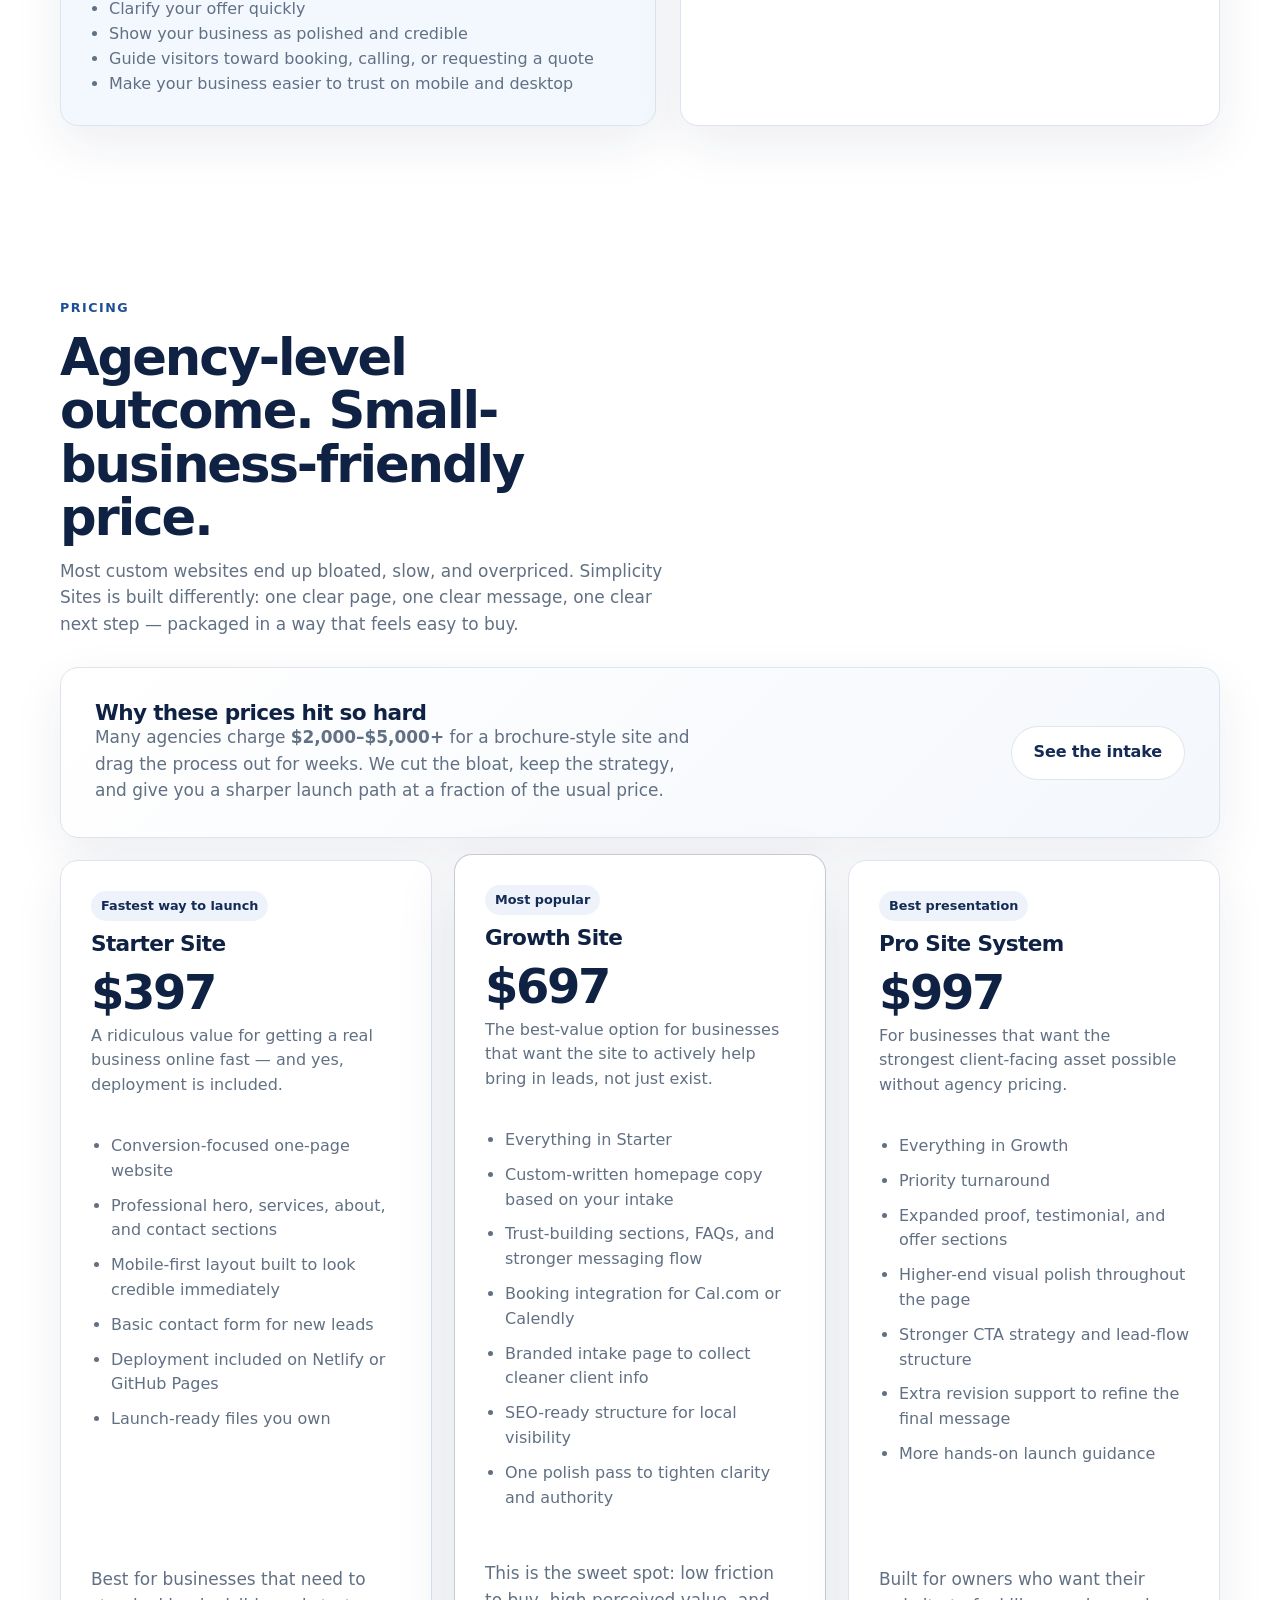
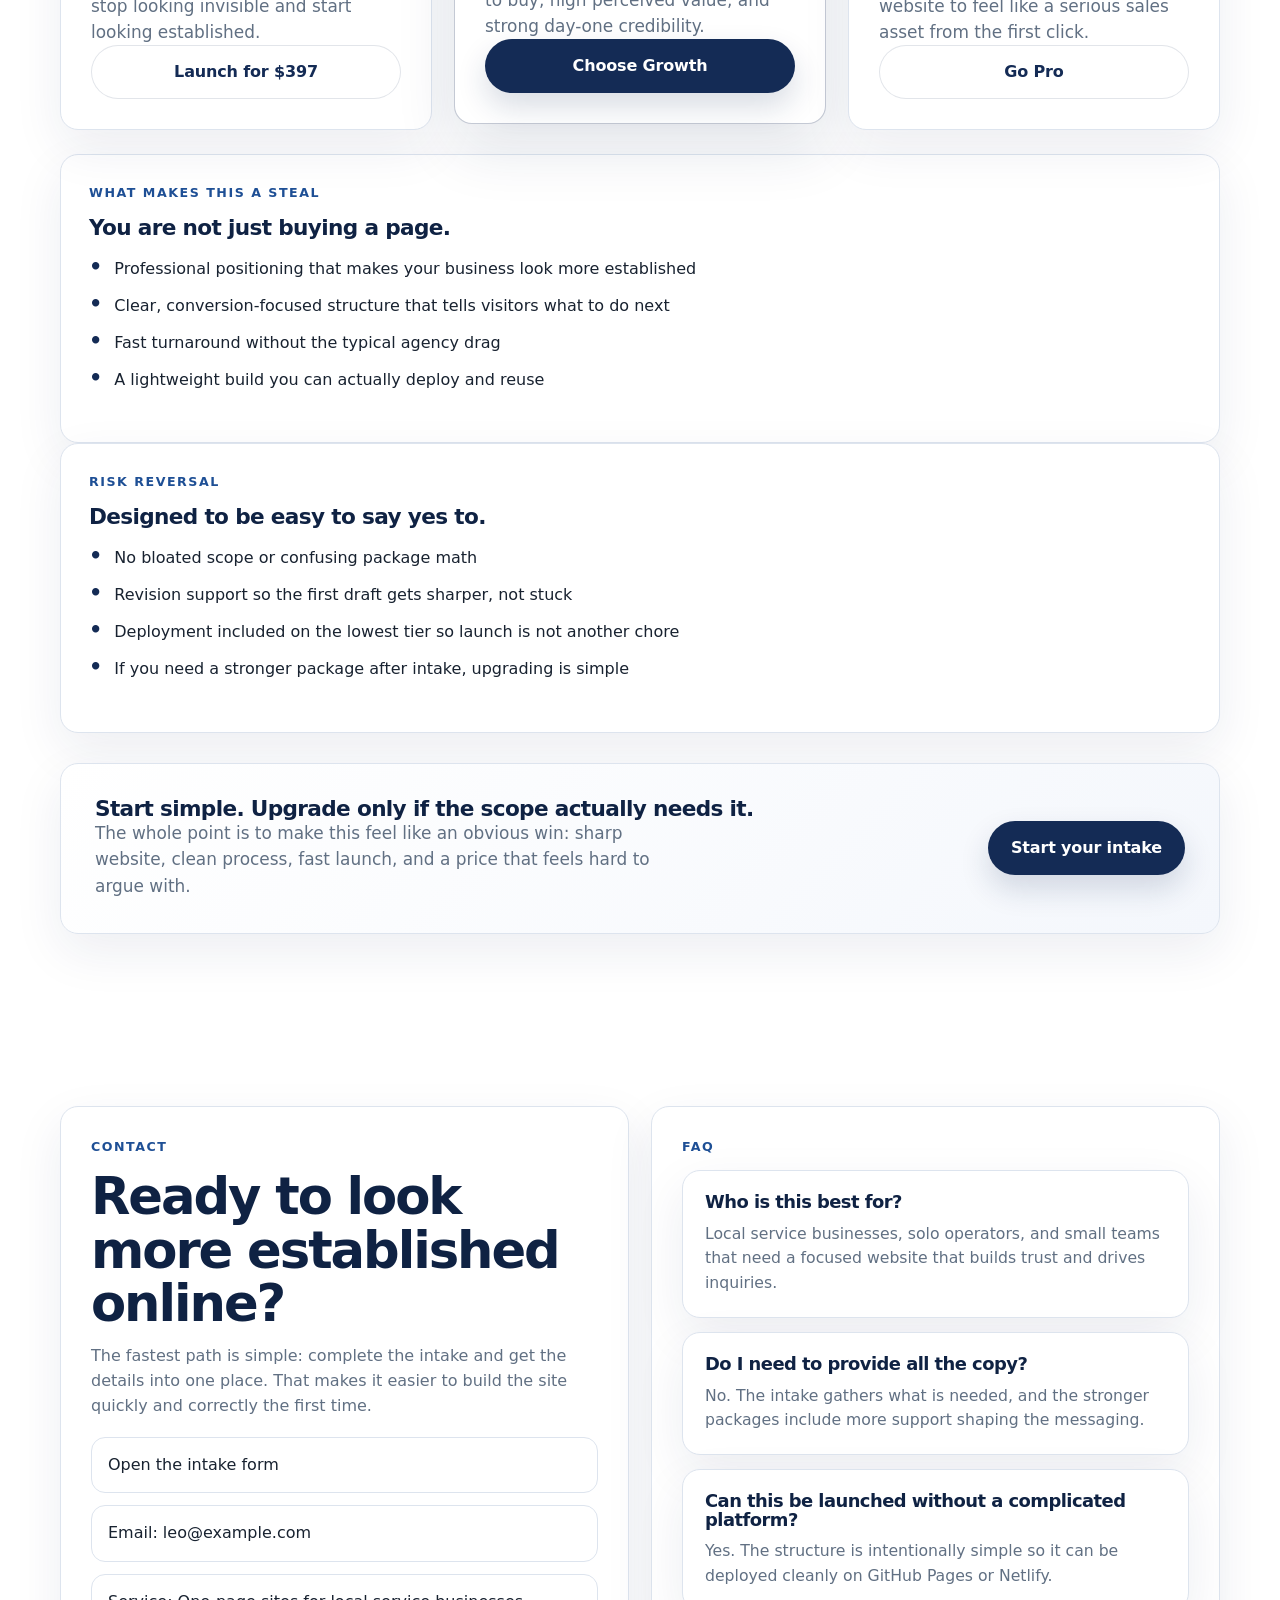
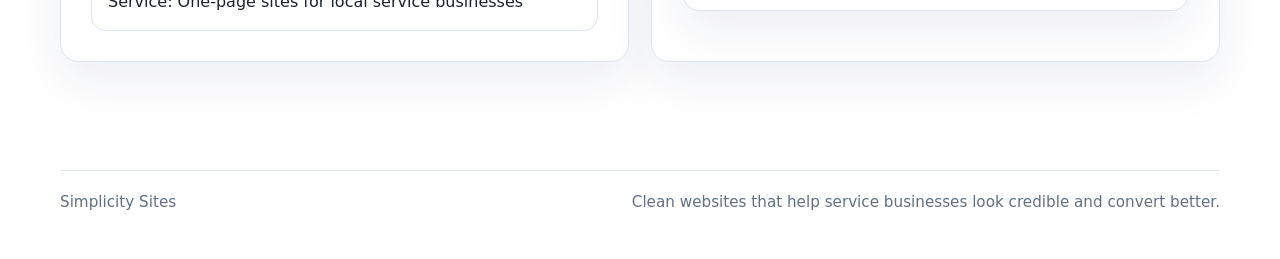
==== commit 4b139ca9: "Add files via upload" ====
--- a/index.html
+++ b/index.html
@@ -539,54 +539,55 @@
     <section class="hero">
       <div class="wrap hero-grid">
         <div class="hero-copy">
-          <div class="eyebrow">Professional websites for local service businesses</div>
-          <h1>Websites built to make you look established, credible, and easy to hire.</h1>
+          <div class="eyebrow">Authority-first websites for local service businesses</div>
+          <h1>Look like the obvious professional choice before a customer ever calls.</h1>
           <p>
-            Simplicity Sites builds sharp one-page websites for service businesses that need more than a placeholder online presence. The goal is simple: help the right customer trust you faster and contact you sooner.
+            Simplicity Sites builds sharp one-page websites for service businesses that need more trust, better positioning, and more qualified leads without paying agency prices or waiting weeks for a launch.
           </p>
           <div class="hero-actions">
             <a href="intake.html" class="btn btn-primary">Start your site</a>
-            <a href="#pricing" class="btn btn-secondary">View pricing</a>
+            <a href="#pricing" class="btn btn-secondary">See the blowout pricing</a>
           </div>
           <div class="microproof">
-            <span>Fast turnaround</span>
-            <span>Clean strategic copy</span>
-            <span>Built for conversions</span>
+            <span>Positioned to convert</span>
+            <span>Written to build trust fast</span>
+            <span>Deployment included</span>
           </div>
         </div>
 
         <aside class="hero-card">
-          <div class="mini-label">What you actually get</div>
-          <h3>A focused website system, not a bloated custom-build process.</h3>
+          <div class="mini-label">Why this feels like a steal</div>
+          <h3>You are not buying “just a website.” You are buying the fastest path to looking credible online.</h3>
           <p>
-            Everything is designed to give service businesses a professional online presence without agency drag, confusing tech, or slow timelines.
+            Most small business websites fail because they look generic, say too little, and give people no reason to act. This system fixes that with a focused build designed to make you look established from the first scroll.
           </p>
           <ul class="check-list">
-            <li>A conversion-focused one-page website with clear calls to action</li>
-            <li>A branded intake flow that collects exactly what is needed to build the site</li>
-            <li>A professional structure you can launch quickly on GitHub or Netlify</li>
+            <li>Authority-driven homepage copy built from your intake, not generic filler text</li>
+            <li>Clear offer structure, trust signals, and calls to action that make contacting you feel easy</li>
+            <li>Clean deployment-ready files with the lowest tier launched for you so you are not stuck figuring it out</li>
+            <li>A polished, mobile-first presence that makes your business feel more premium immediately</li>
           </ul>
-          <a href="intake.html" class="btn btn-primary">Open intake page</a>
+          <a href="intake.html" class="btn btn-primary">Claim the starter build</a>
         </aside>
       </div>
 
       <div class="wrap">
         <div class="proof-bar">
           <div class="proof-item">
-            <strong>Clear positioning</strong>
-            <span>Say what you do in seconds</span>
+            <strong>Agency-level impression</strong>
+            <span>Without agency-level pricing</span>
           </div>
           <div class="proof-item">
-            <strong>Authority-first design</strong>
-            <span>Look polished and competent</span>
+            <strong>Strategic messaging</strong>
+            <span>Customers understand the value fast</span>
           </div>
           <div class="proof-item">
-            <strong>Lead-focused structure</strong>
-            <span>Guide visitors to act</span>
+            <strong>Trust-first layout</strong>
+            <span>Built to make you look established</span>
           </div>
           <div class="proof-item">
             <strong>Fast deployment</strong>
-            <span>Simple files, easy launch</span>
+            <span>Simple launch, no tech spiral</span>
           </div>
         </div>
       </div>
@@ -596,9 +597,9 @@
       <div class="wrap">
         <div class="section-head">
           <div>
-            <h2>Built for service businesses that need results, not complexity.</h2>
+            <h2>This is built to punch way above its price.</h2>
             <p class="section-intro">
-              Every page is structured to make your business feel more trustworthy, more established, and easier to contact. No clutter. No fluff. No giant site map nobody needs.
+              Instead of selling you a bloated custom project, Simplicity Sites compresses the parts that actually matter into one lean offer: stronger positioning, cleaner trust signals, sharper calls to action, and a site that feels far more expensive than it is.
             </p>
           </div>
         </div>
@@ -606,18 +607,18 @@
         <div class="grid-3">
           <div class="card">
             <div class="kicker">01</div>
-            <h3>Conversion-focused layout</h3>
-            <p>Your headline, service blocks, trust signals, and calls to action are all organized to move visitors toward contacting you.</p>
+            <h3>Positioning that makes you easier to choose</h3>
+            <p>Your homepage is structured to answer the questions customers are already asking: what you do, who you help, why they should trust you, and how to take the next step.</p>
           </div>
           <div class="card">
             <div class="kicker">02</div>
-            <h3>Strategic one-page structure</h3>
-            <p>Everything important lives on one sharp page so customers can understand your offer quickly without hunting for basic information.</p>
+            <h3>Authority signals that upgrade perception fast</h3>
+            <p>Service blocks, testimonials, trust builders, FAQs, and contact pathways are organized to make your business feel more established, competent, and worth reaching out to.</p>
           </div>
           <div class="card">
             <div class="kicker">03</div>
-            <h3>Clean launch-ready system</h3>
-            <p>You get a professional site setup that is straightforward to deploy, edit, and reuse without becoming dependent on bloated tools.</p>
+            <h3>Low-friction launch with real business value</h3>
+            <p>You get clean files, a branded intake system, mobile-first design, and even deployment in the starter tier, so the offer feels done-for-you instead of half-finished.</p>
           </div>
         </div>
       </div>
@@ -659,7 +660,7 @@
         <div>
           <div class="section-head">
             <div>
-              <h2>The difference between “having a site” and having the right site.</h2>
+              <h2>The difference between looking available online and looking worth hiring.</h2>
               <p class="section-intro">
                 Most service businesses do not need a giant website. They need a site that answers the right questions fast and makes taking the next step obvious.
               </p>
@@ -668,7 +669,7 @@
 
           <div class="comparison">
             <div class="card bad">
-              <h3>What weak sites usually do</h3>
+              <h3>What cheap-looking sites do</h3>
               <ul>
                 <li>Feel generic or outdated</li>
                 <li>Hide the offer behind vague copy</li>
@@ -677,7 +678,7 @@
               </ul>
             </div>
             <div class="card good">
-              <h3>What Simplicity Sites is built to do</h3>
+              <h3>What this system is built to do</h3>
               <ul>
                 <li>Clarify your offer quickly</li>
                 <li>Show your business as polished and credible</li>
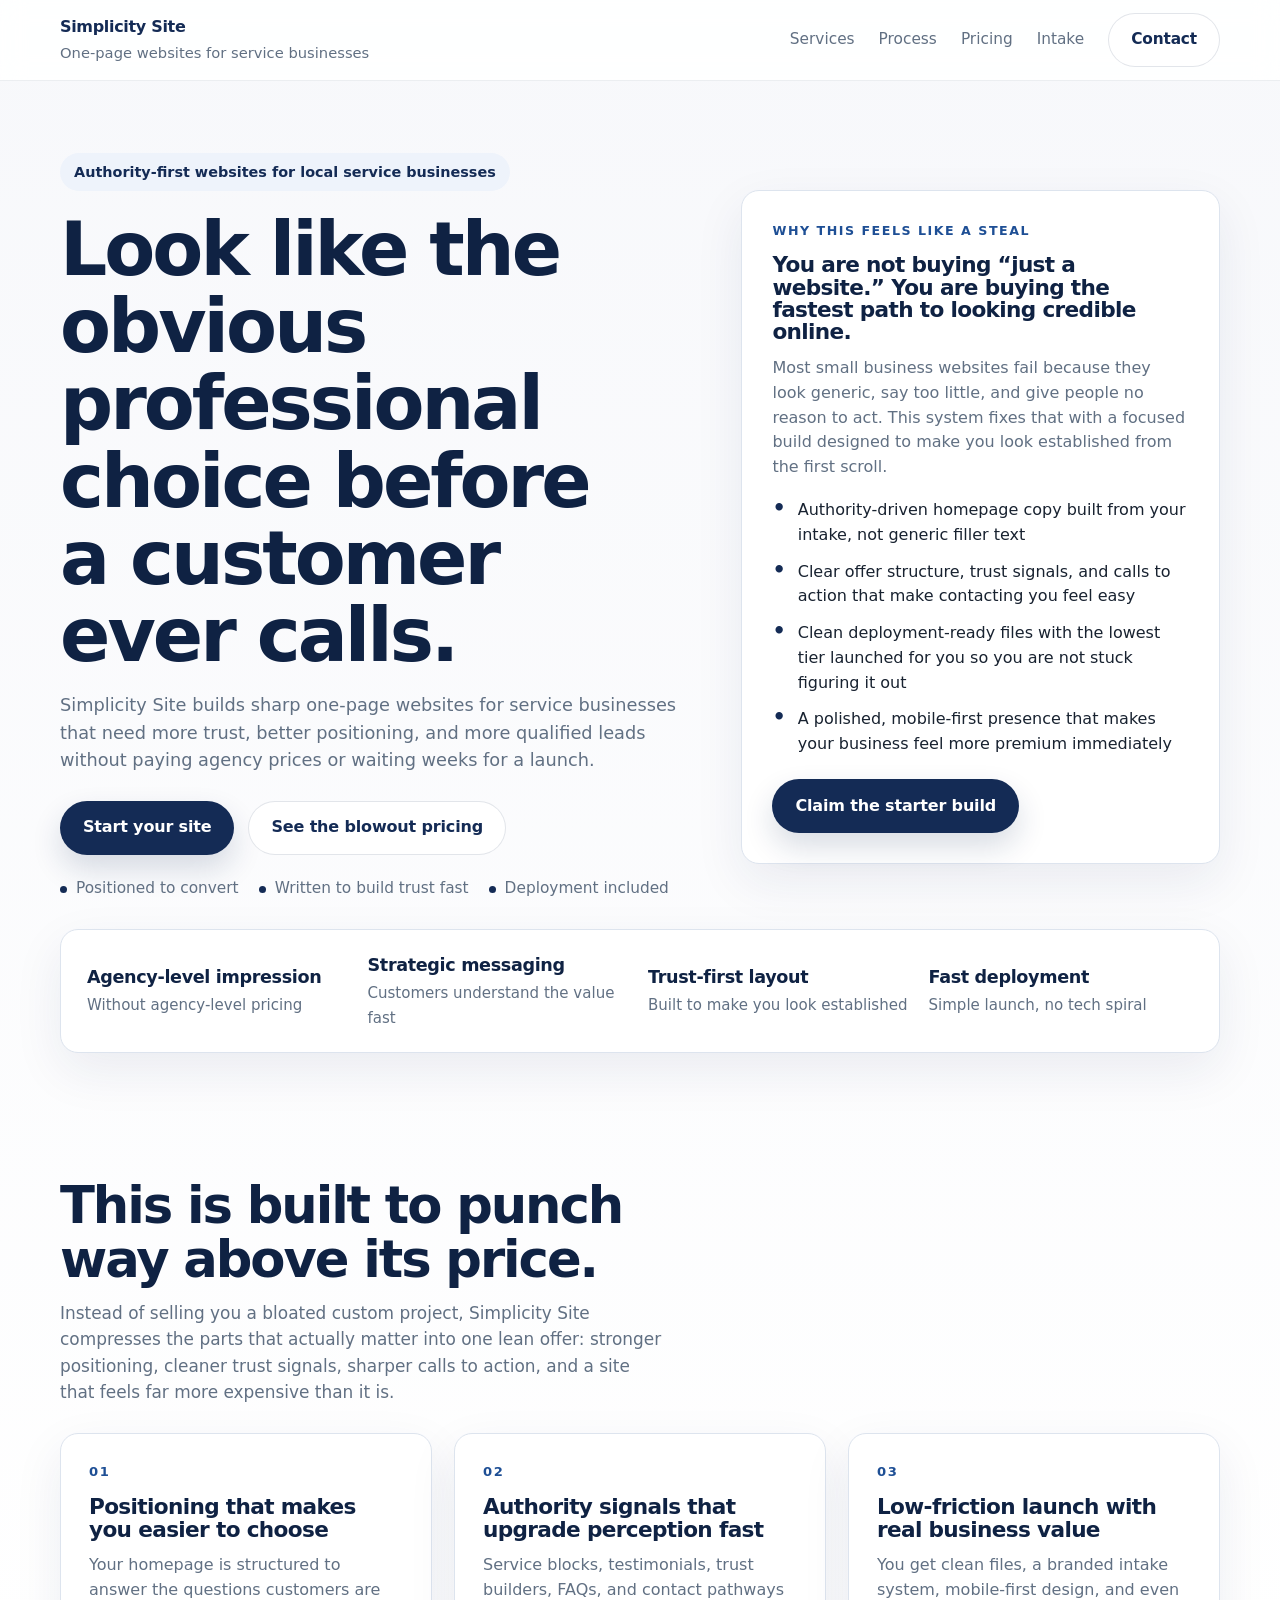
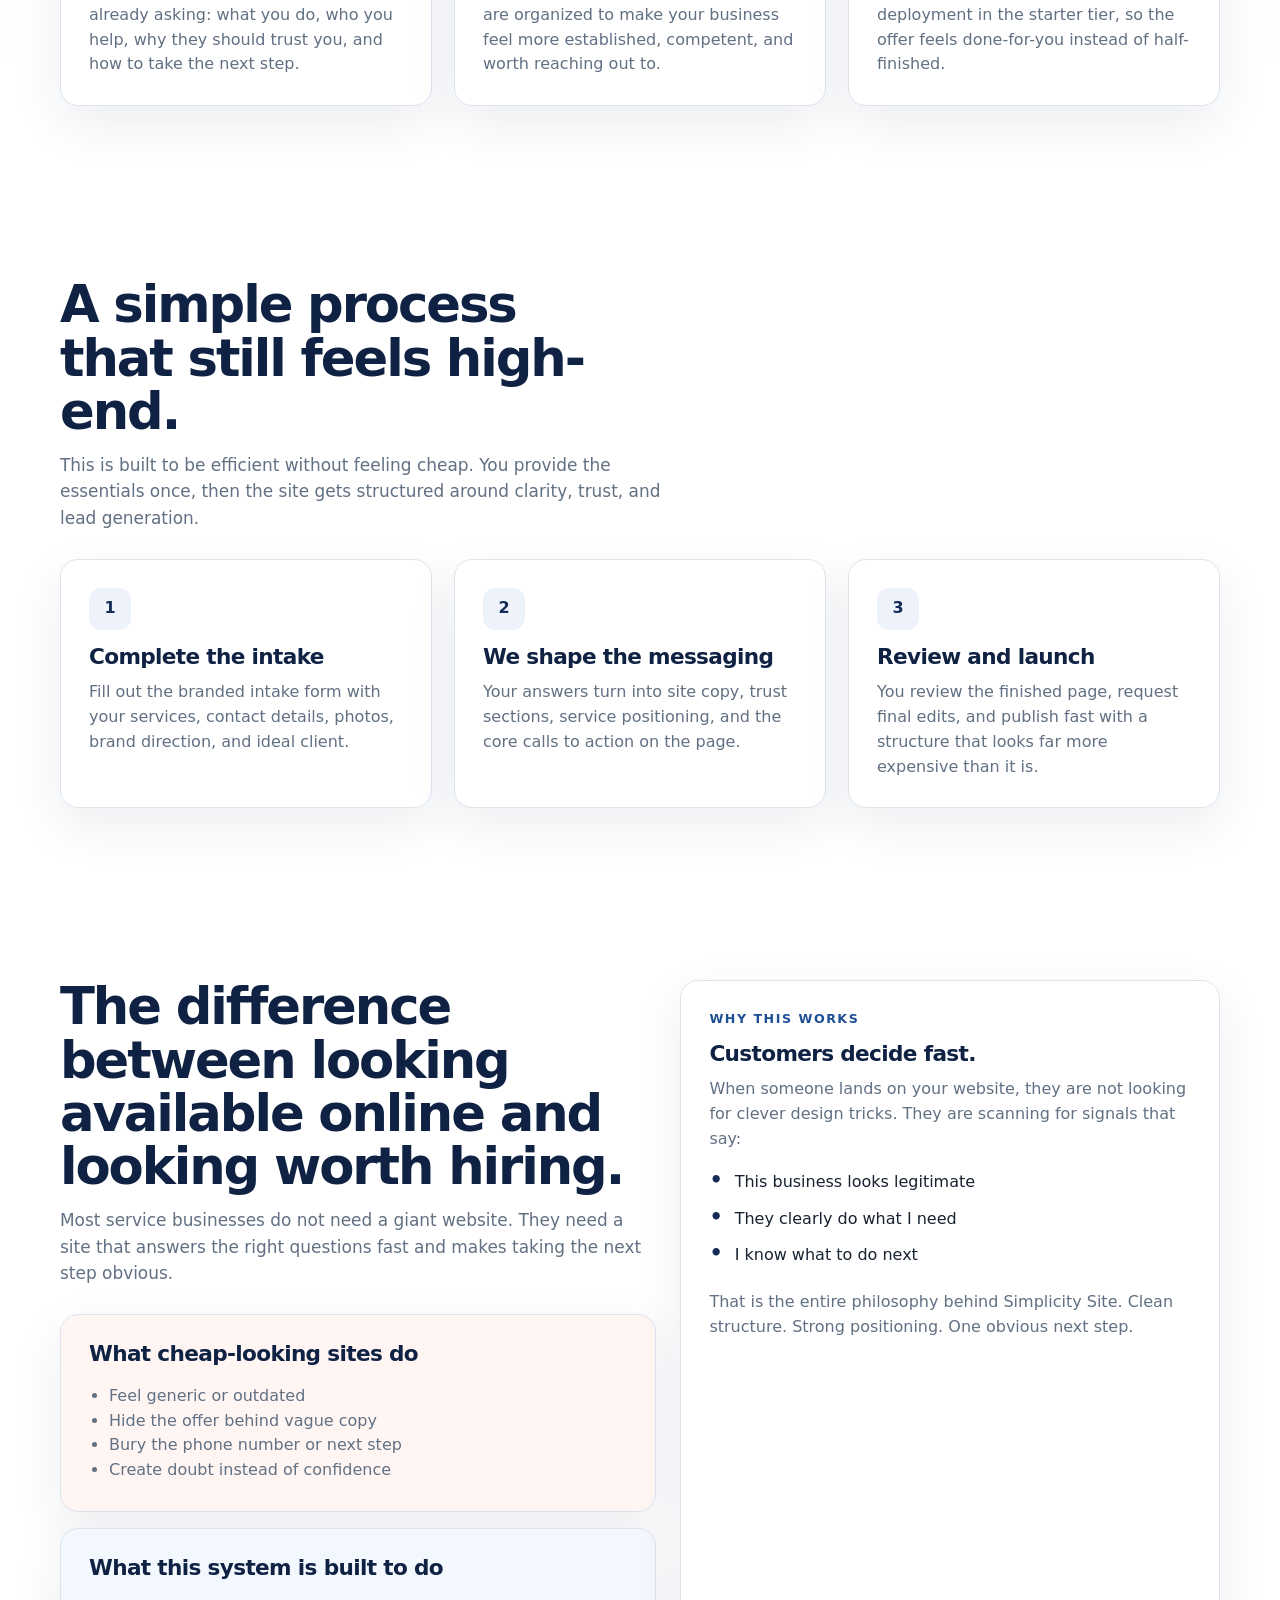
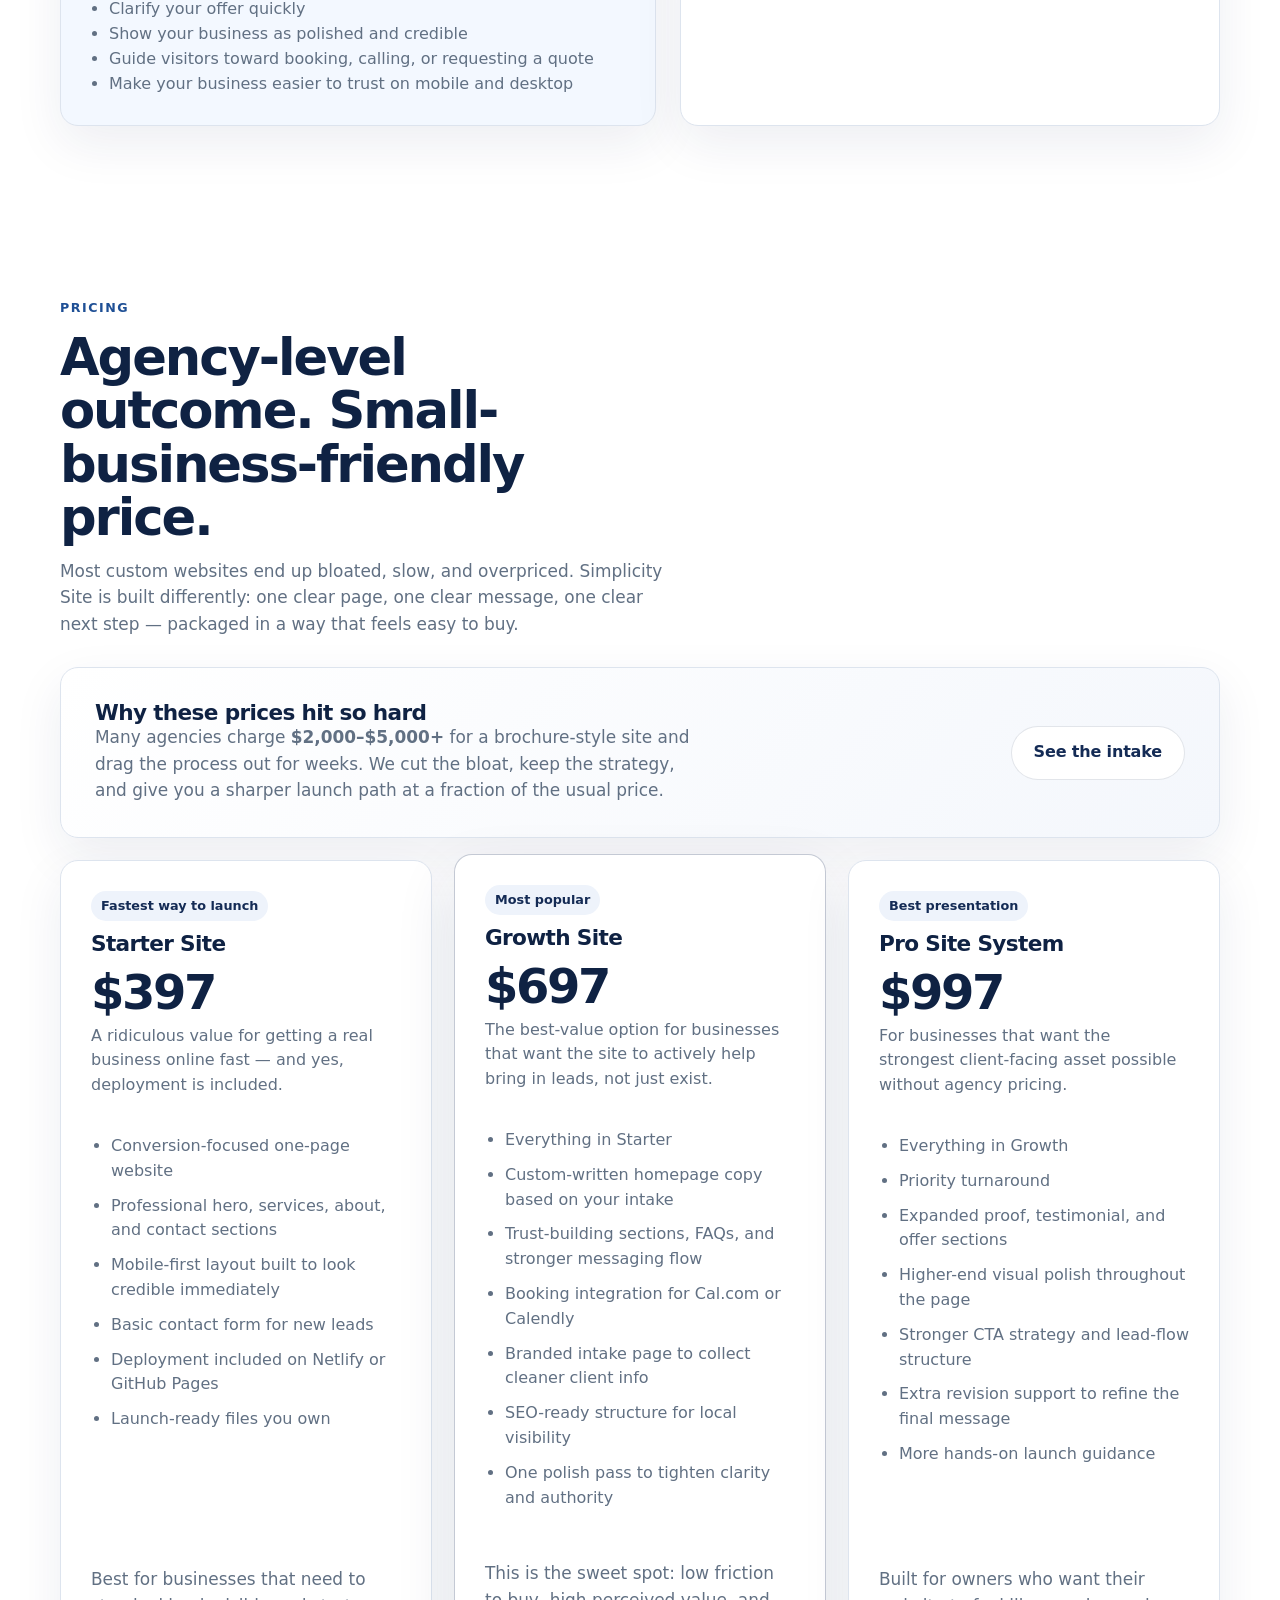
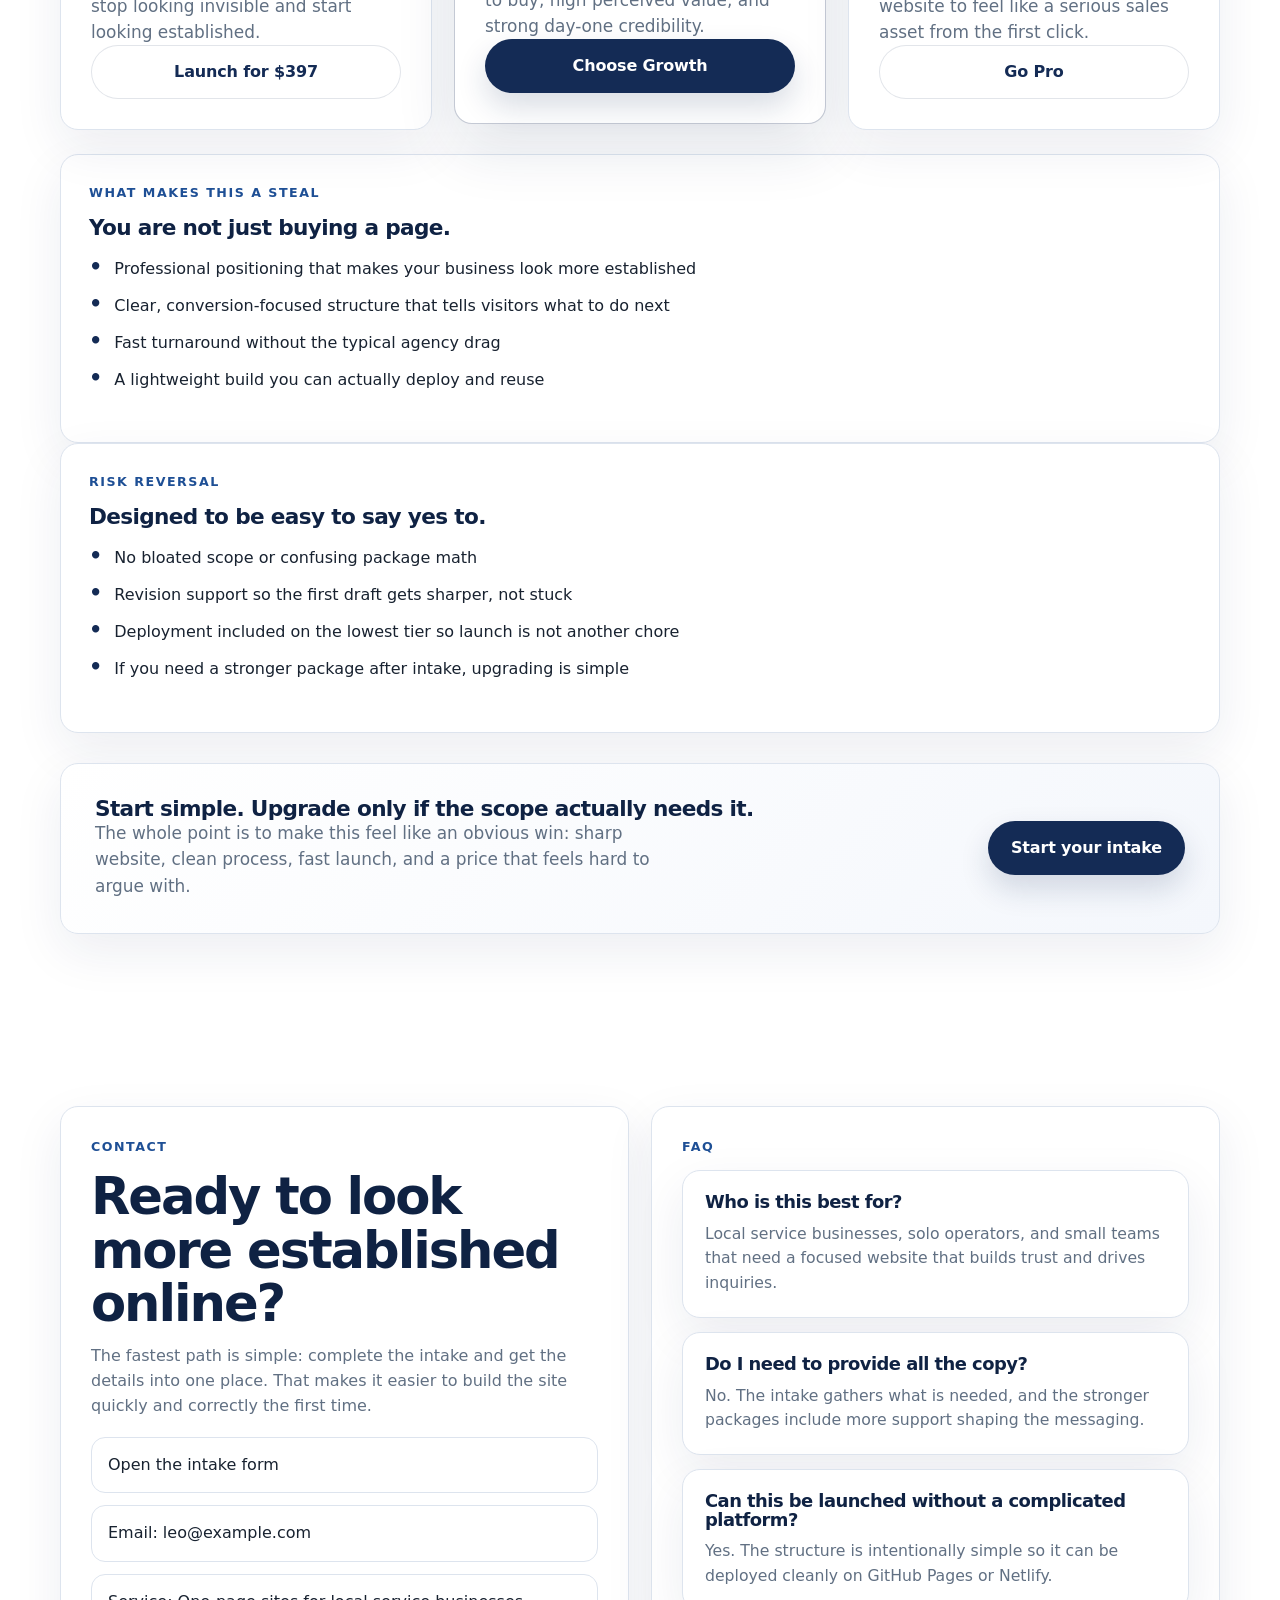
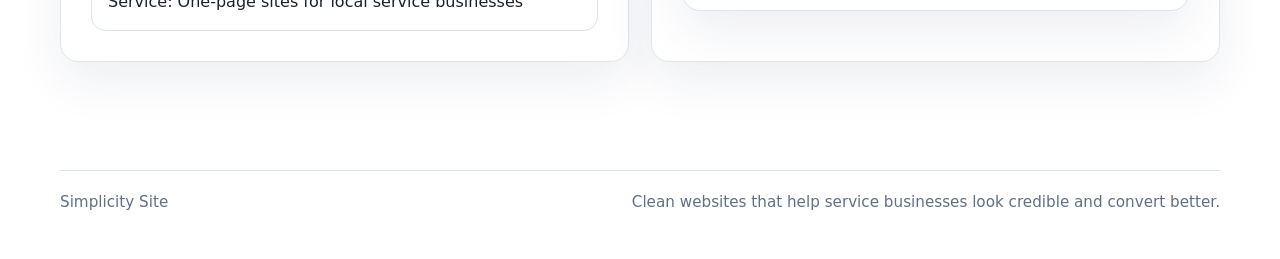
==== commit af968bcb: "Add files via upload" ====
--- a/index.html
+++ b/index.html
@@ -3,8 +3,8 @@
 <head>
   <meta charset="UTF-8" />
   <meta name="viewport" content="width=device-width, initial-scale=1.0" />
-  <title>Simplicity Sites | Professional One-Page Websites for Service Businesses</title>
-  <meta name="description" content="Simplicity Sites builds sharp, conversion-focused one-page websites for service businesses that need credibility, clarity, and more qualified leads." />
+  <title>Simplicity Site | Professional One-Page Websites for Service Businesses</title>
+  <meta name="description" content="Simplicity Site builds sharp, conversion-focused one-page websites for service businesses that need credibility, clarity, and more qualified leads." />
   <style>
     :root {
       --navy: #142b55;
@@ -521,8 +521,8 @@
 <body>
   <header class="site-header">
     <div class="wrap nav">
-      <a href="#top" class="brand" aria-label="Simplicity Sites home">
-        <strong>Simplicity Sites</strong>
+      <a href="#top" class="brand" aria-label="Simplicity Site home">
+        <strong>Simplicity Site</strong>
         <span>One-page websites for service businesses</span>
       </a>
       <nav class="nav-links" aria-label="Primary">
@@ -542,7 +542,7 @@
           <div class="eyebrow">Authority-first websites for local service businesses</div>
           <h1>Look like the obvious professional choice before a customer ever calls.</h1>
           <p>
-            Simplicity Sites builds sharp one-page websites for service businesses that need more trust, better positioning, and more qualified leads without paying agency prices or waiting weeks for a launch.
+            Simplicity Site builds sharp one-page websites for service businesses that need more trust, better positioning, and more qualified leads without paying agency prices or waiting weeks for a launch.
           </p>
           <div class="hero-actions">
             <a href="intake.html" class="btn btn-primary">Start your site</a>
@@ -599,7 +599,7 @@
           <div>
             <h2>This is built to punch way above its price.</h2>
             <p class="section-intro">
-              Instead of selling you a bloated custom project, Simplicity Sites compresses the parts that actually matter into one lean offer: stronger positioning, cleaner trust signals, sharper calls to action, and a site that feels far more expensive than it is.
+              Instead of selling you a bloated custom project, Simplicity Site compresses the parts that actually matter into one lean offer: stronger positioning, cleaner trust signals, sharper calls to action, and a site that feels far more expensive than it is.
             </p>
           </div>
         </div>
@@ -701,7 +701,7 @@
             <li>I know what to do next</li>
           </ul>
           <p>
-            That is the entire philosophy behind Simplicity Sites. Clean structure. Strong positioning. One obvious next step.
+            That is the entire philosophy behind Simplicity Site. Clean structure. Strong positioning. One obvious next step.
           </p>
         </div>
       </div>
@@ -715,7 +715,7 @@
             <div class="mini-label">Pricing</div>
             <h2>Agency-level outcome. Small-business-friendly price.</h2>
             <p class="section-intro">
-              Most custom websites end up bloated, slow, and overpriced. Simplicity Sites is built differently:
+              Most custom websites end up bloated, slow, and overpriced. Simplicity Site is built differently:
               one clear page, one clear message, one clear next step — packaged in a way that feels easy to buy.
             </p>
           </div>
@@ -868,7 +868,7 @@
 
   <footer>
     <div class="wrap footer-inner">
-      <div>Simplicity Sites</div>
+      <div>Simplicity Site</div>
       <div>Clean websites that help service businesses look credible and convert better.</div>
     </div>
   </footer>
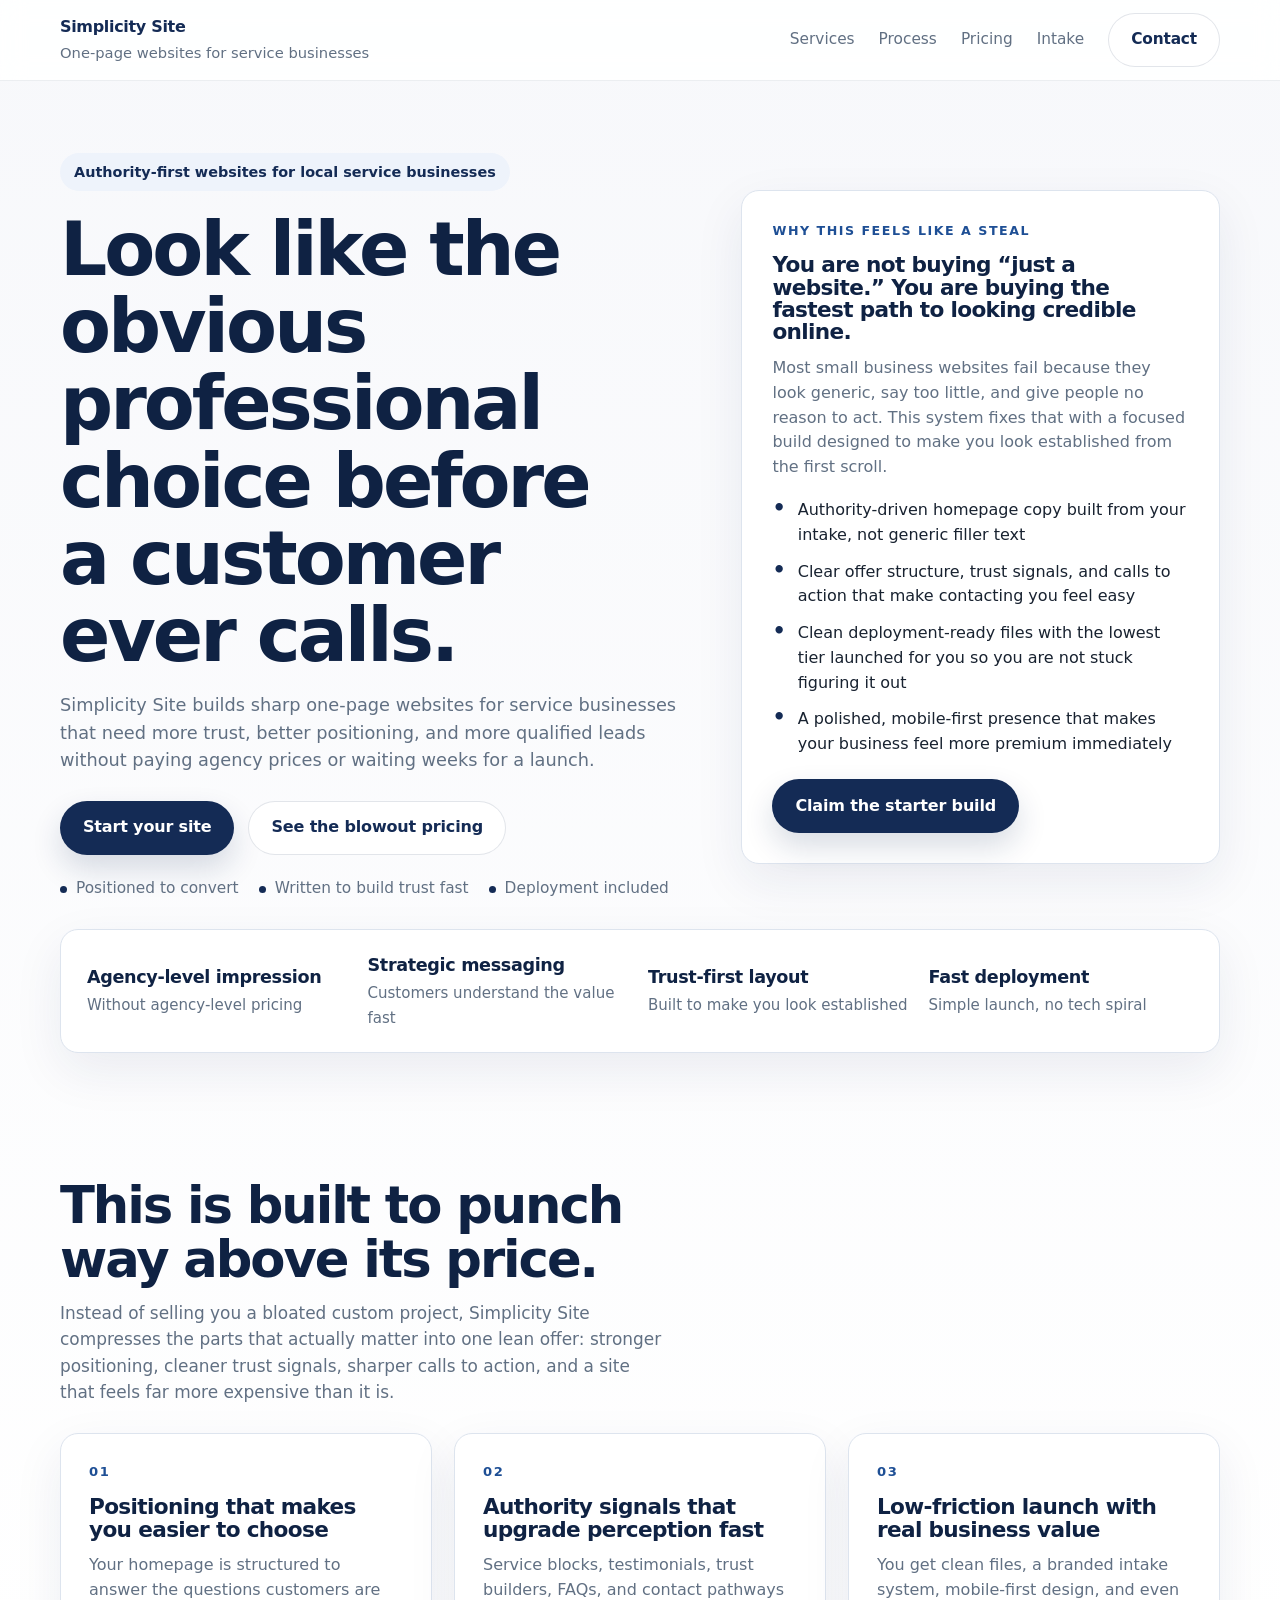
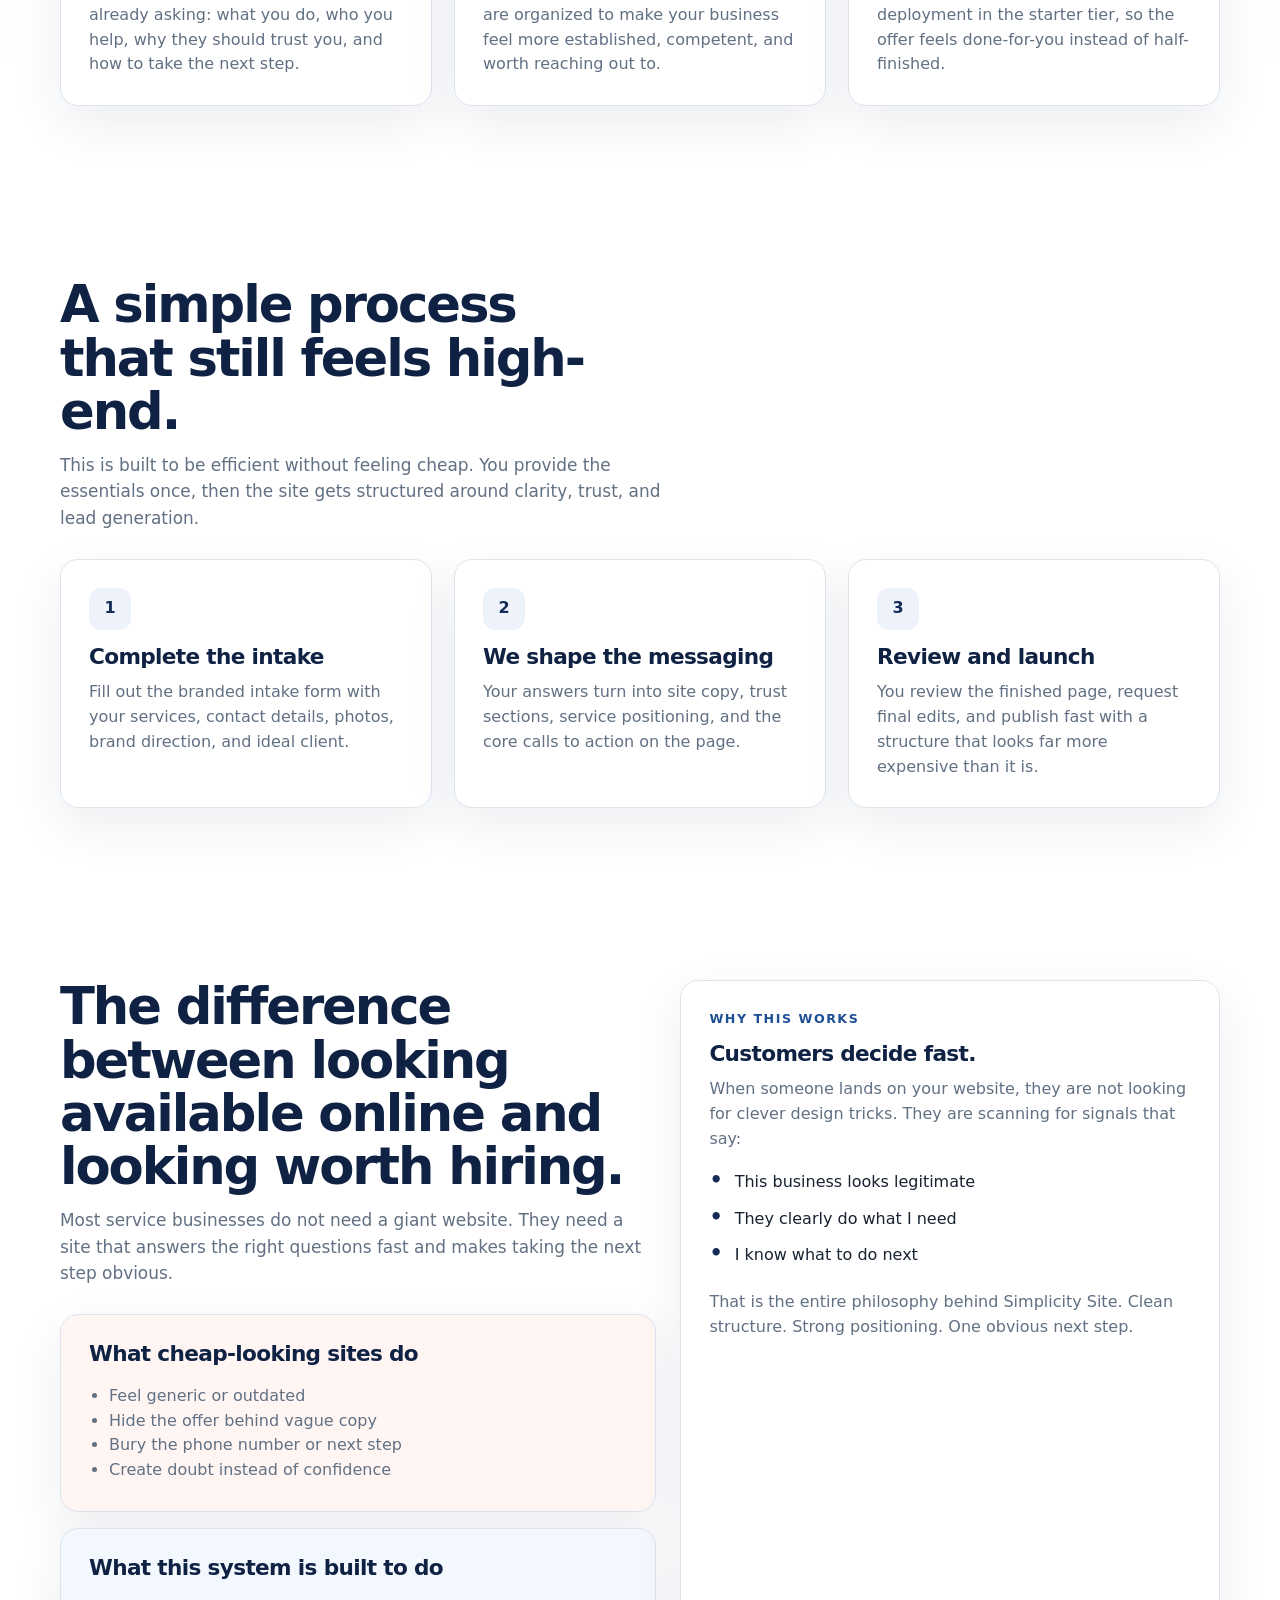
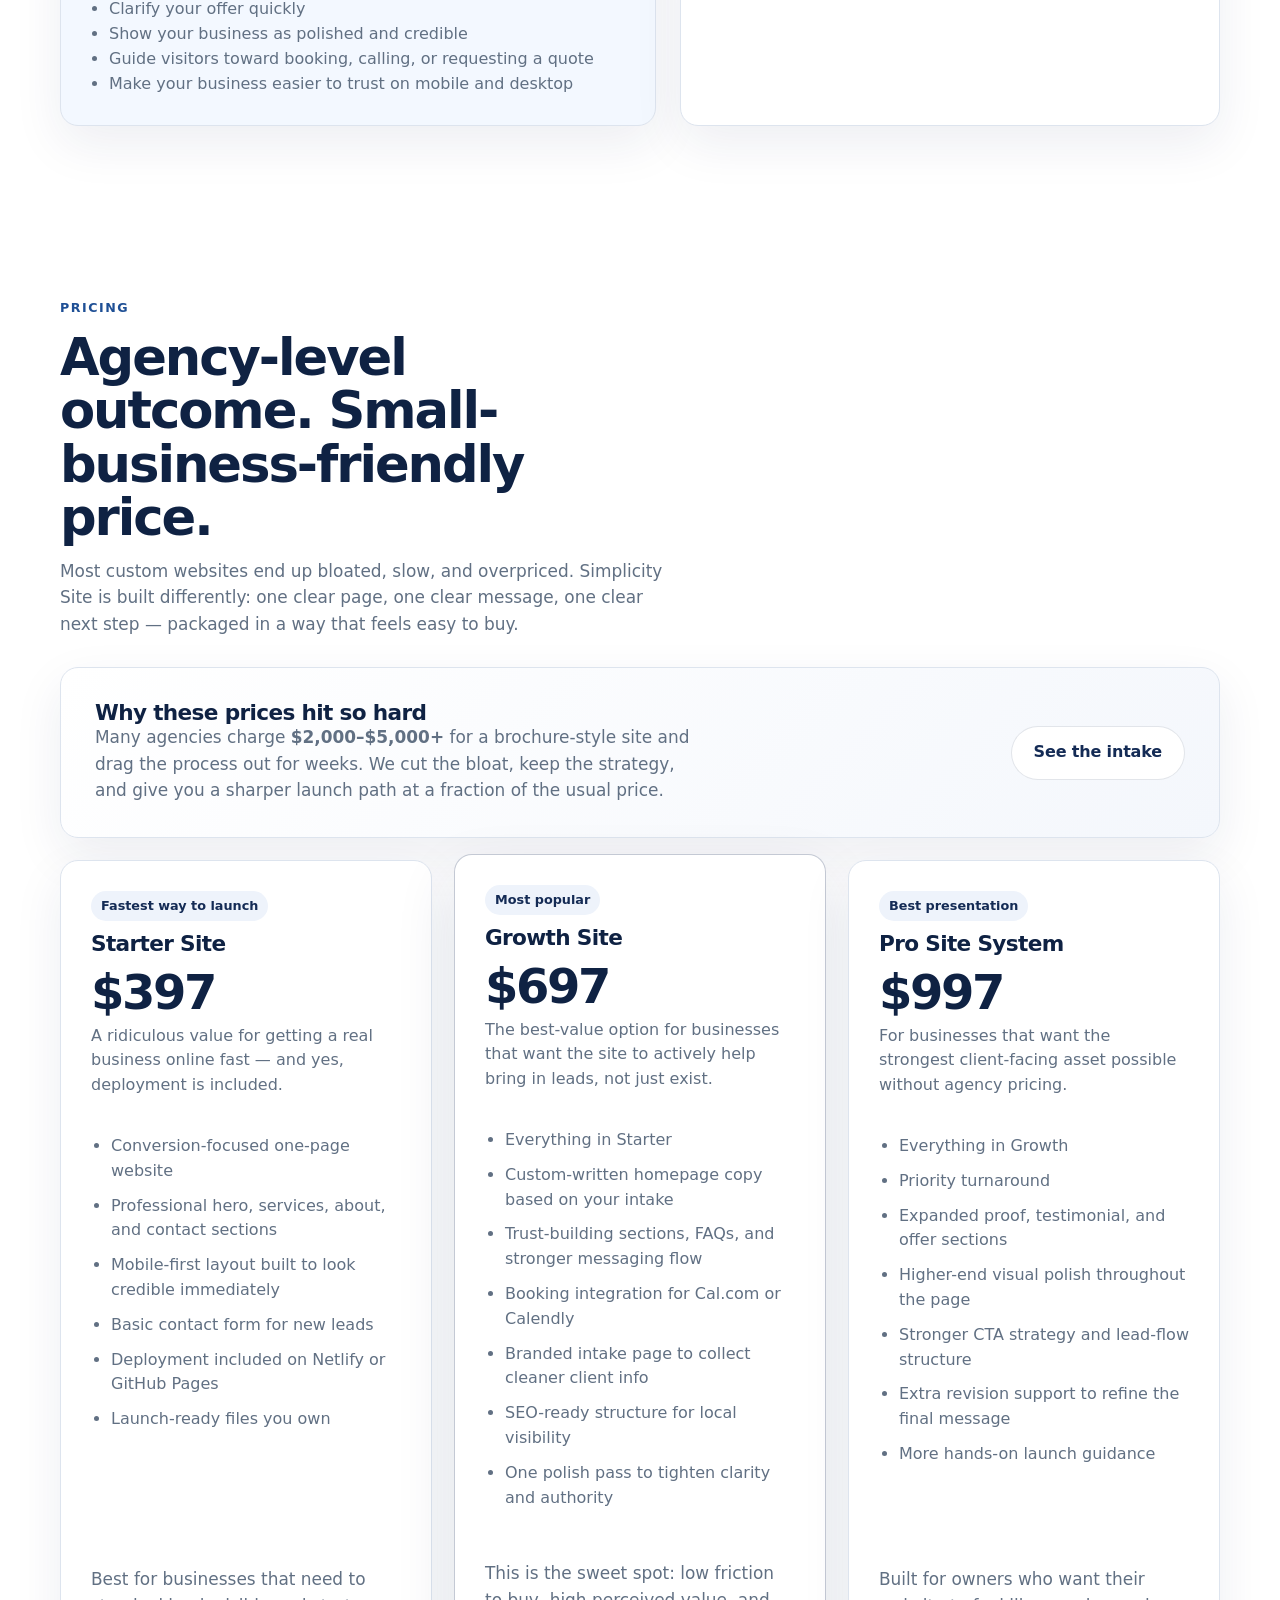
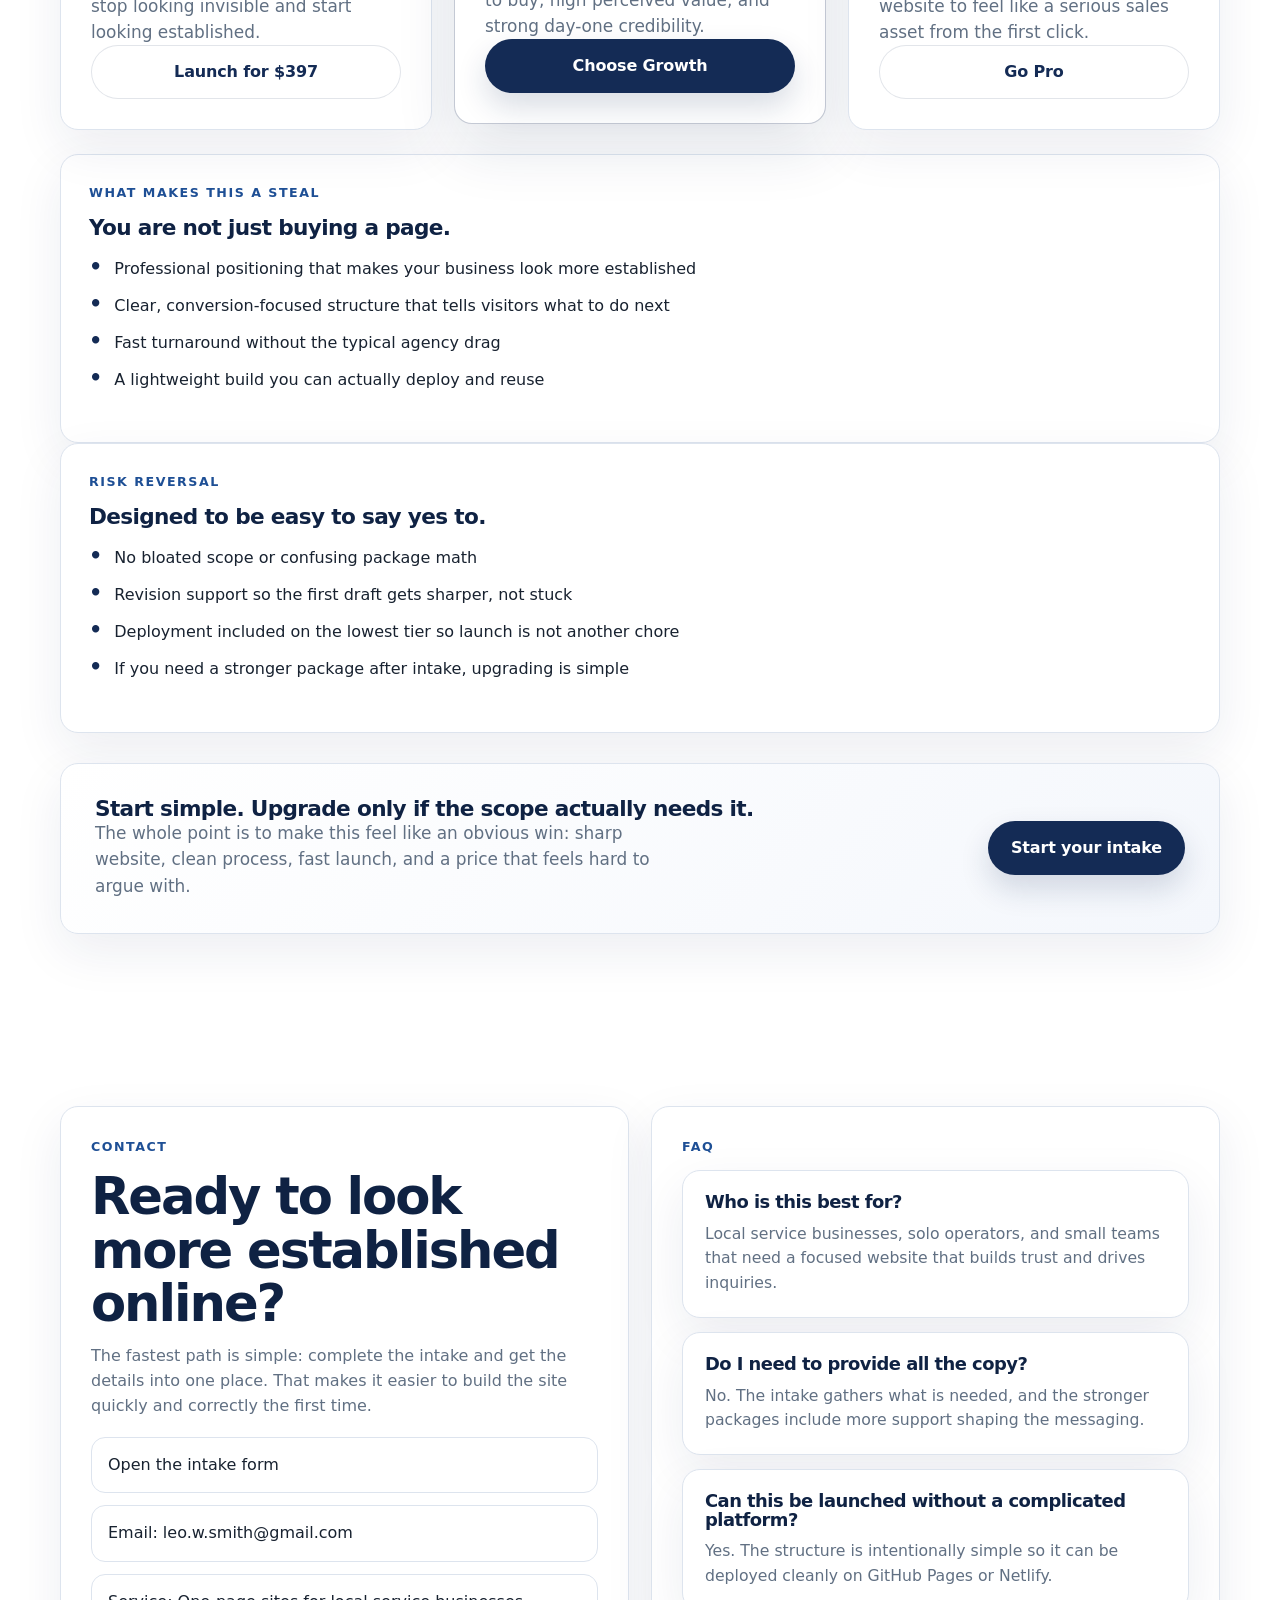
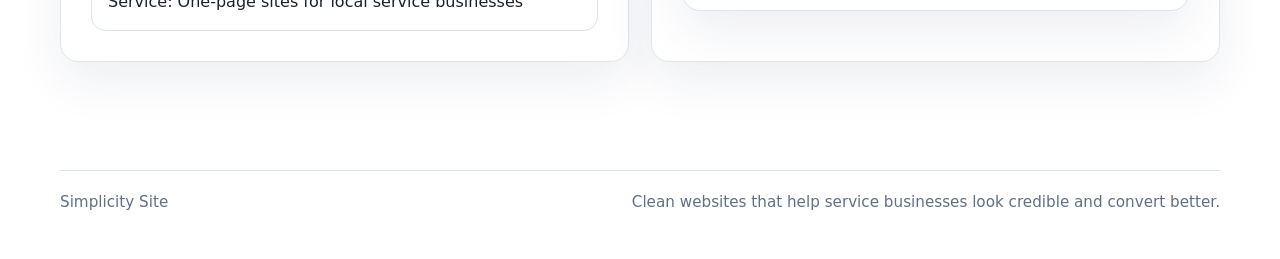
==== commit 5224dbd0: "Update email address in contact list" ====
--- a/index.html
+++ b/index.html
@@ -840,7 +840,7 @@
           </p>
           <div class="contact-list">
             <a href="intake.html">Open the intake form</a>
-            <div>Email: leo@example.com</div>
+            <div>Email: leo.w.smith@gmail.com</div>
             <div>Service: One-page sites for local service businesses</div>
           </div>
         </div>
